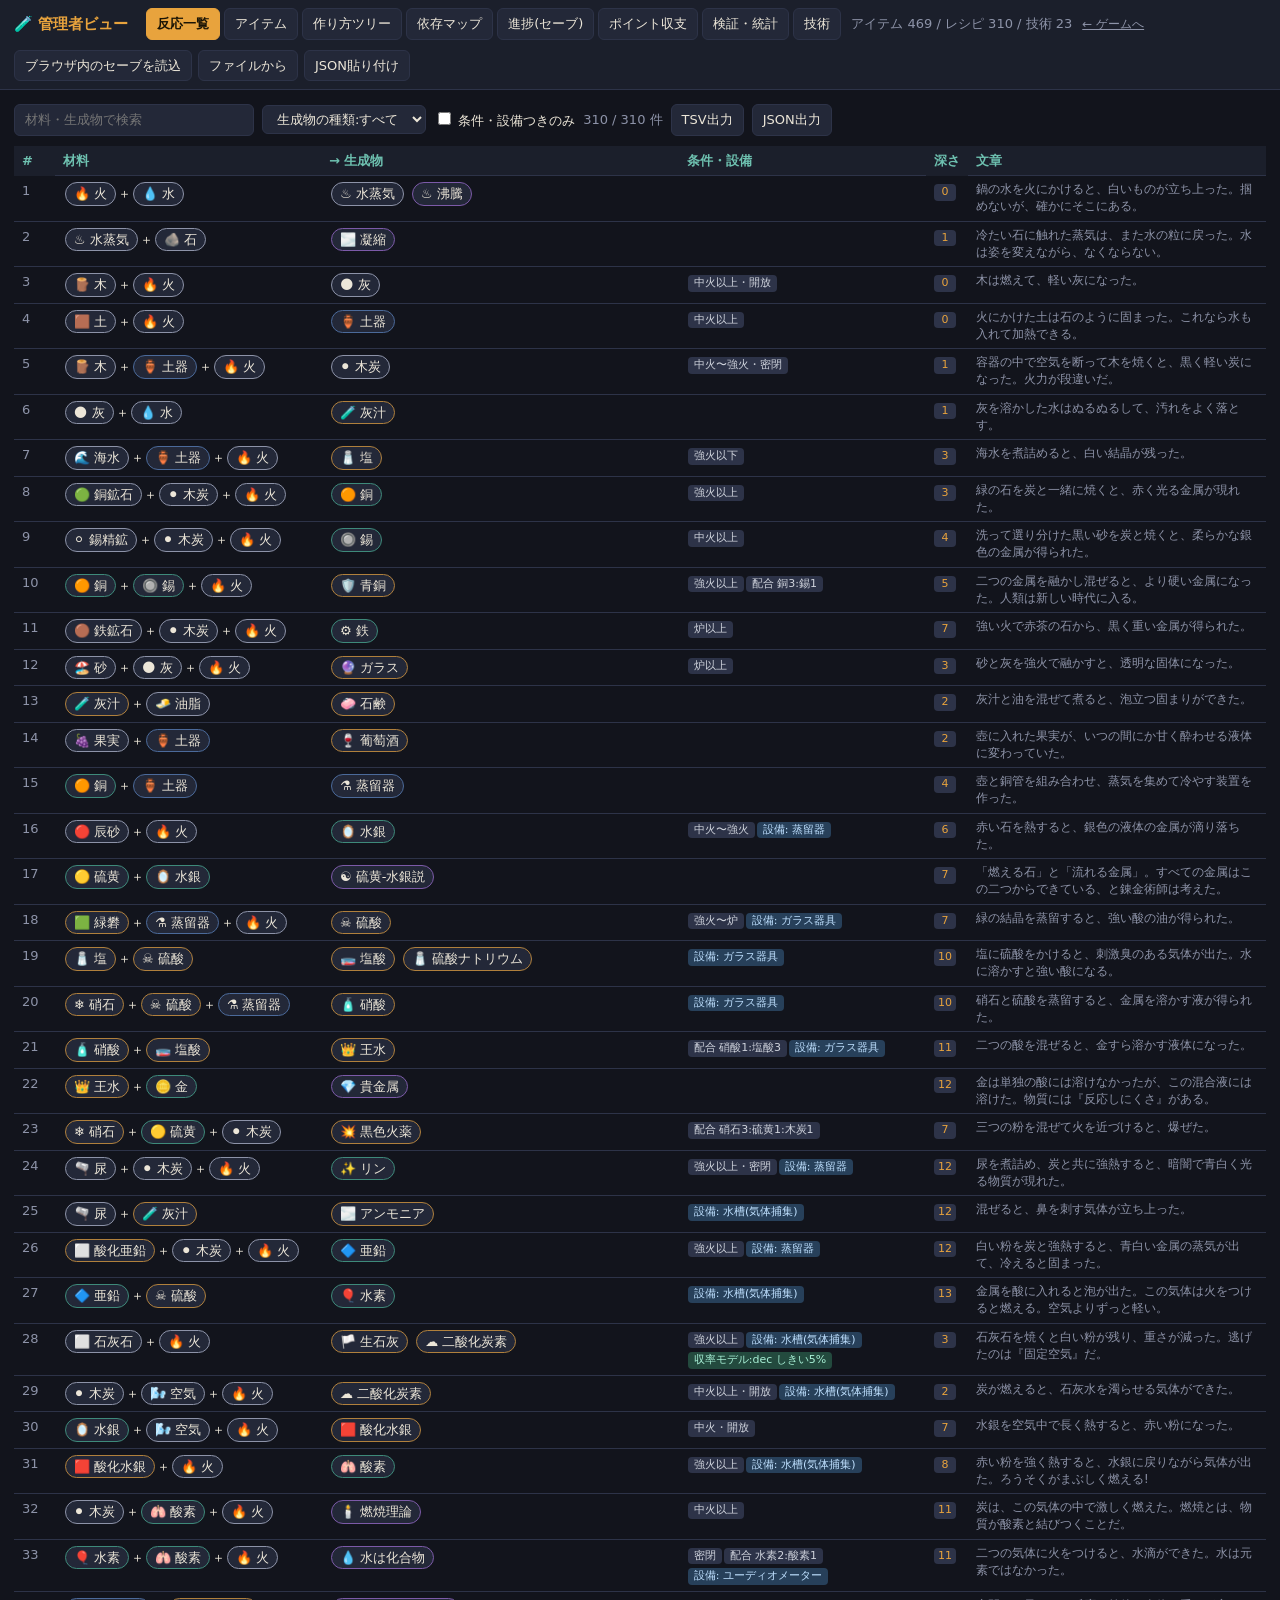
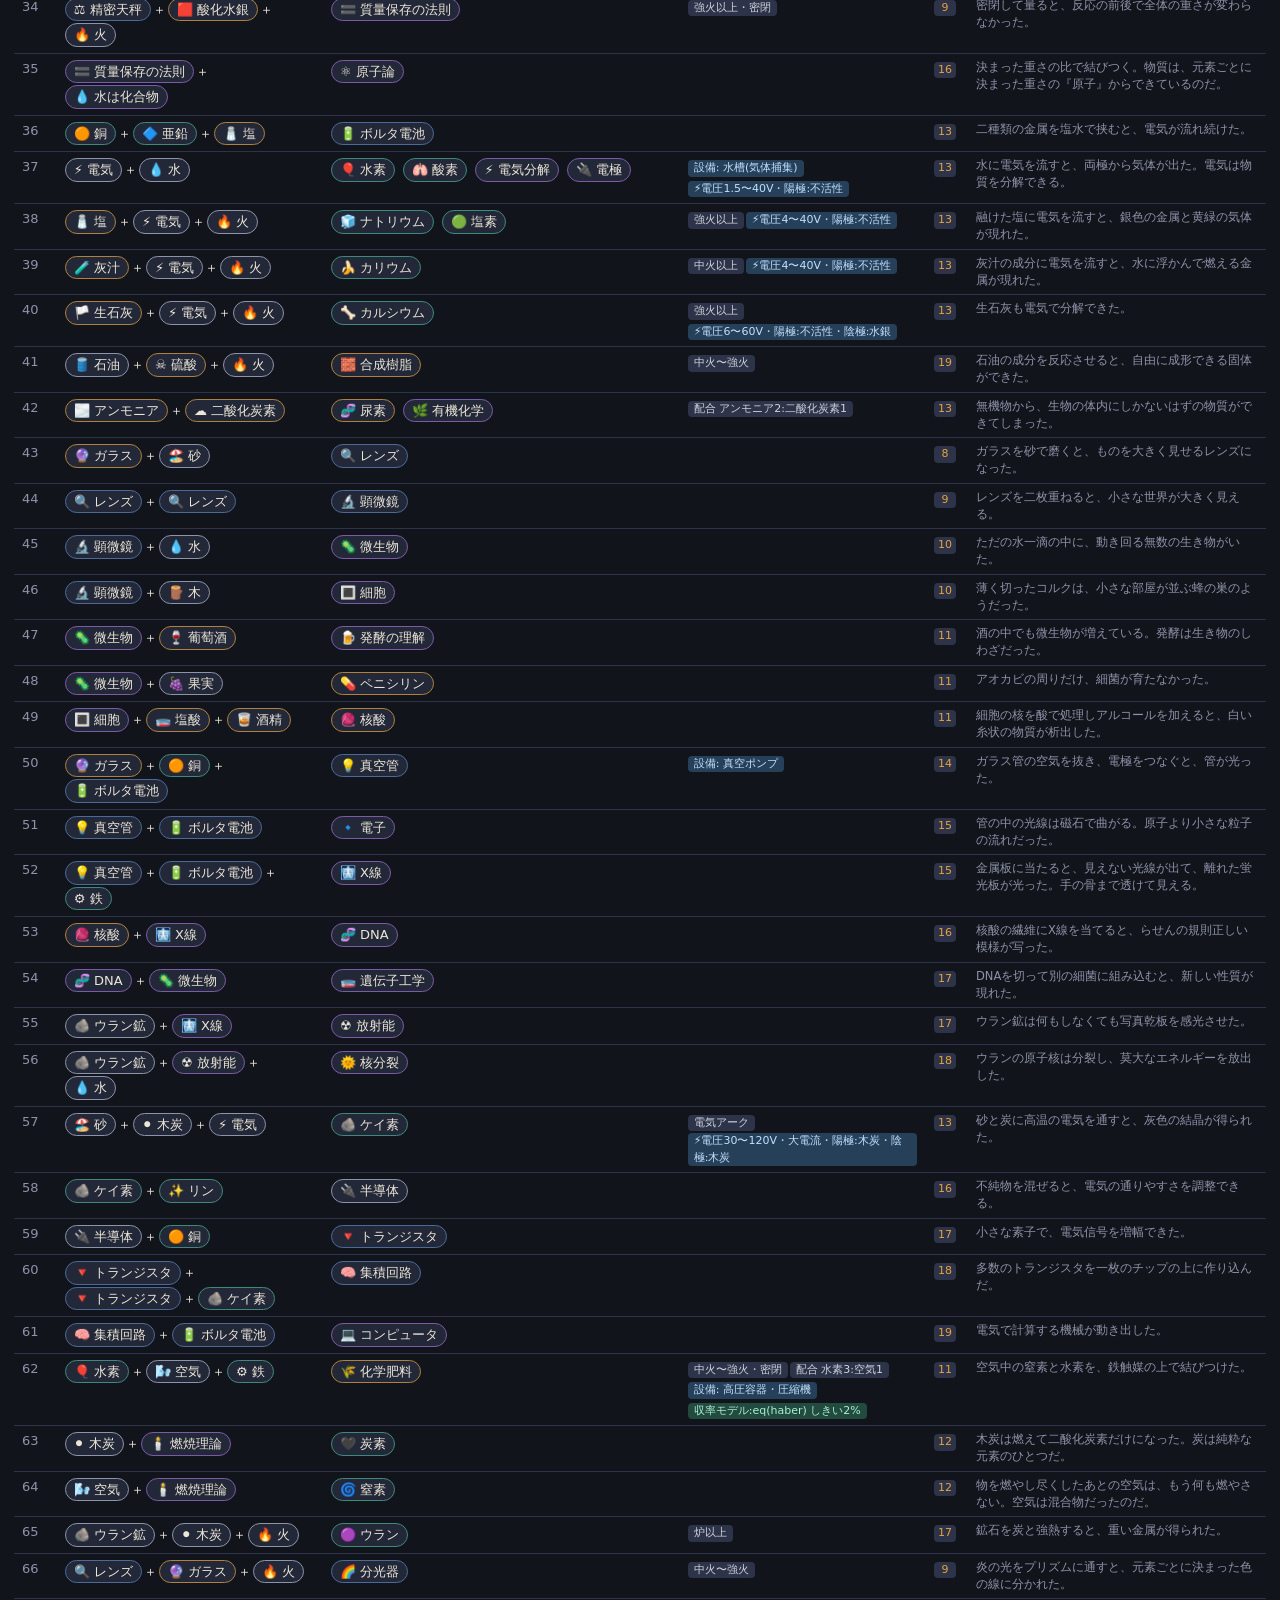
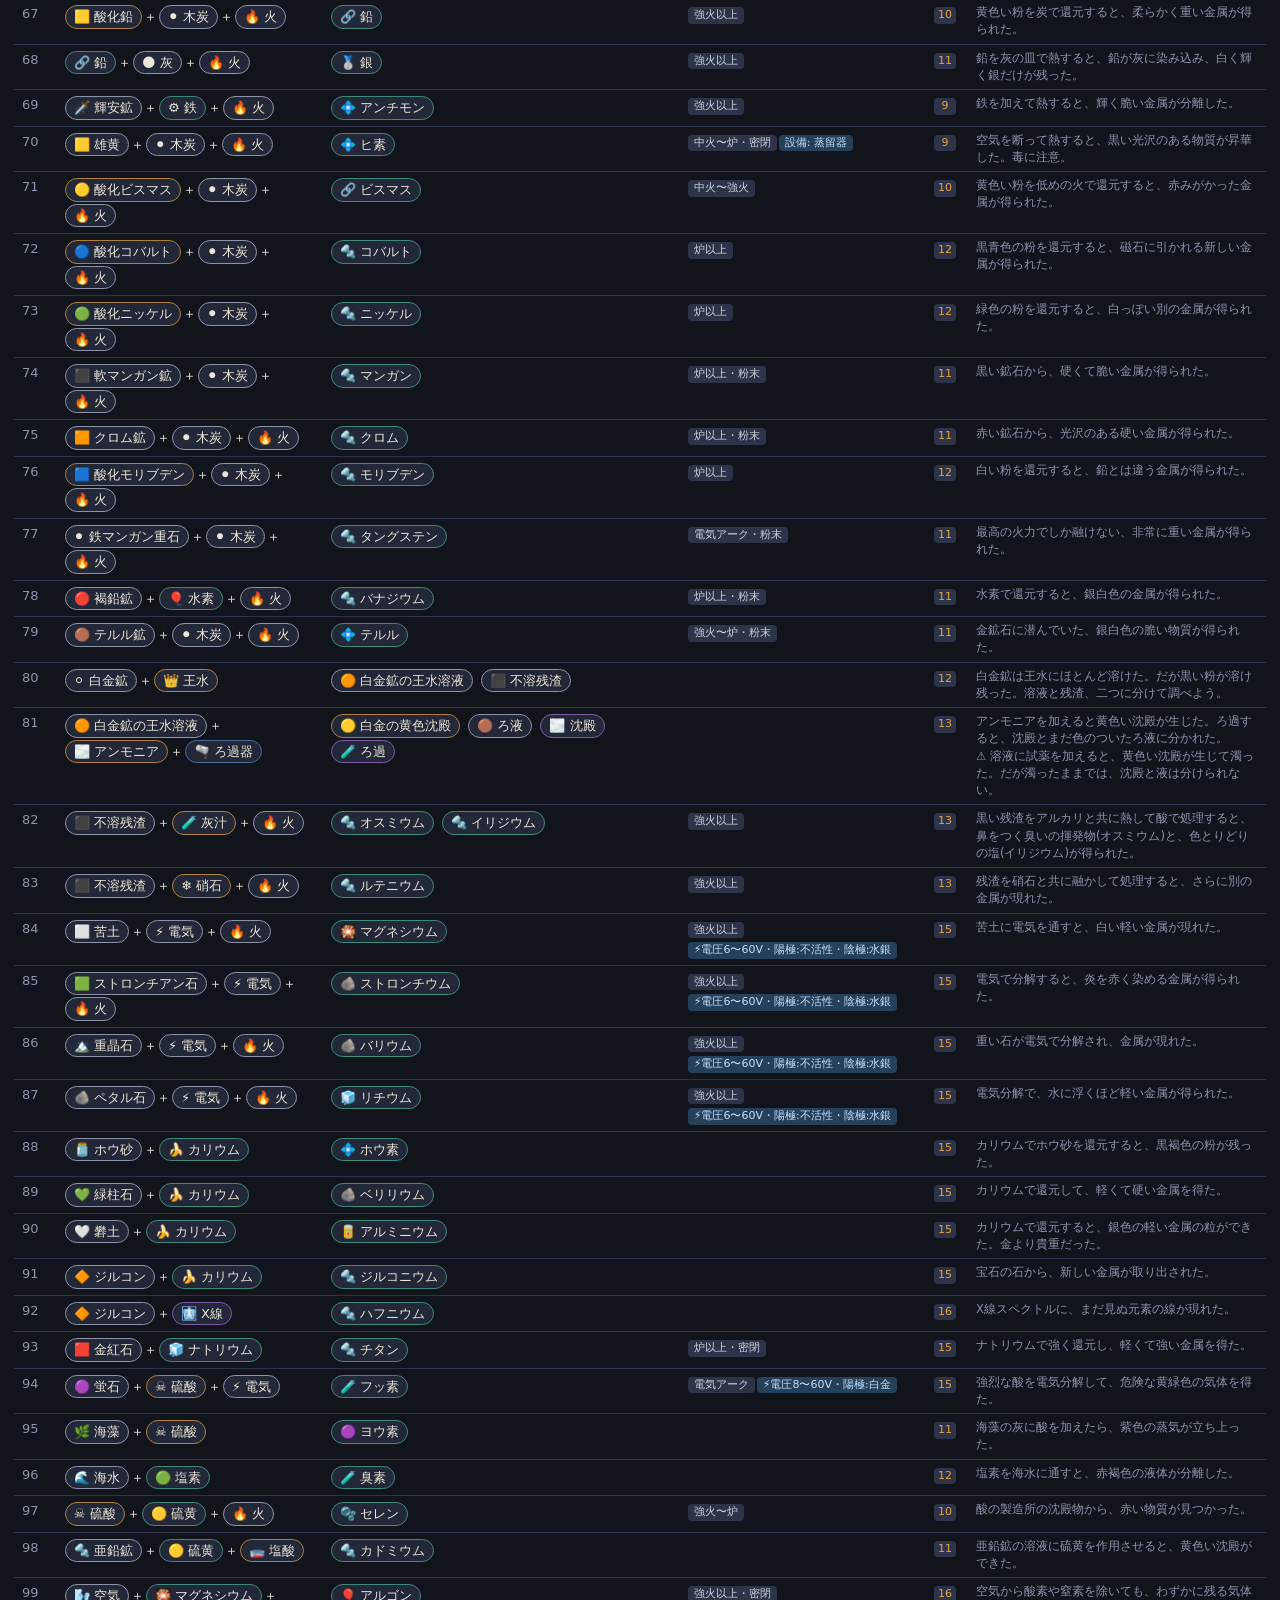
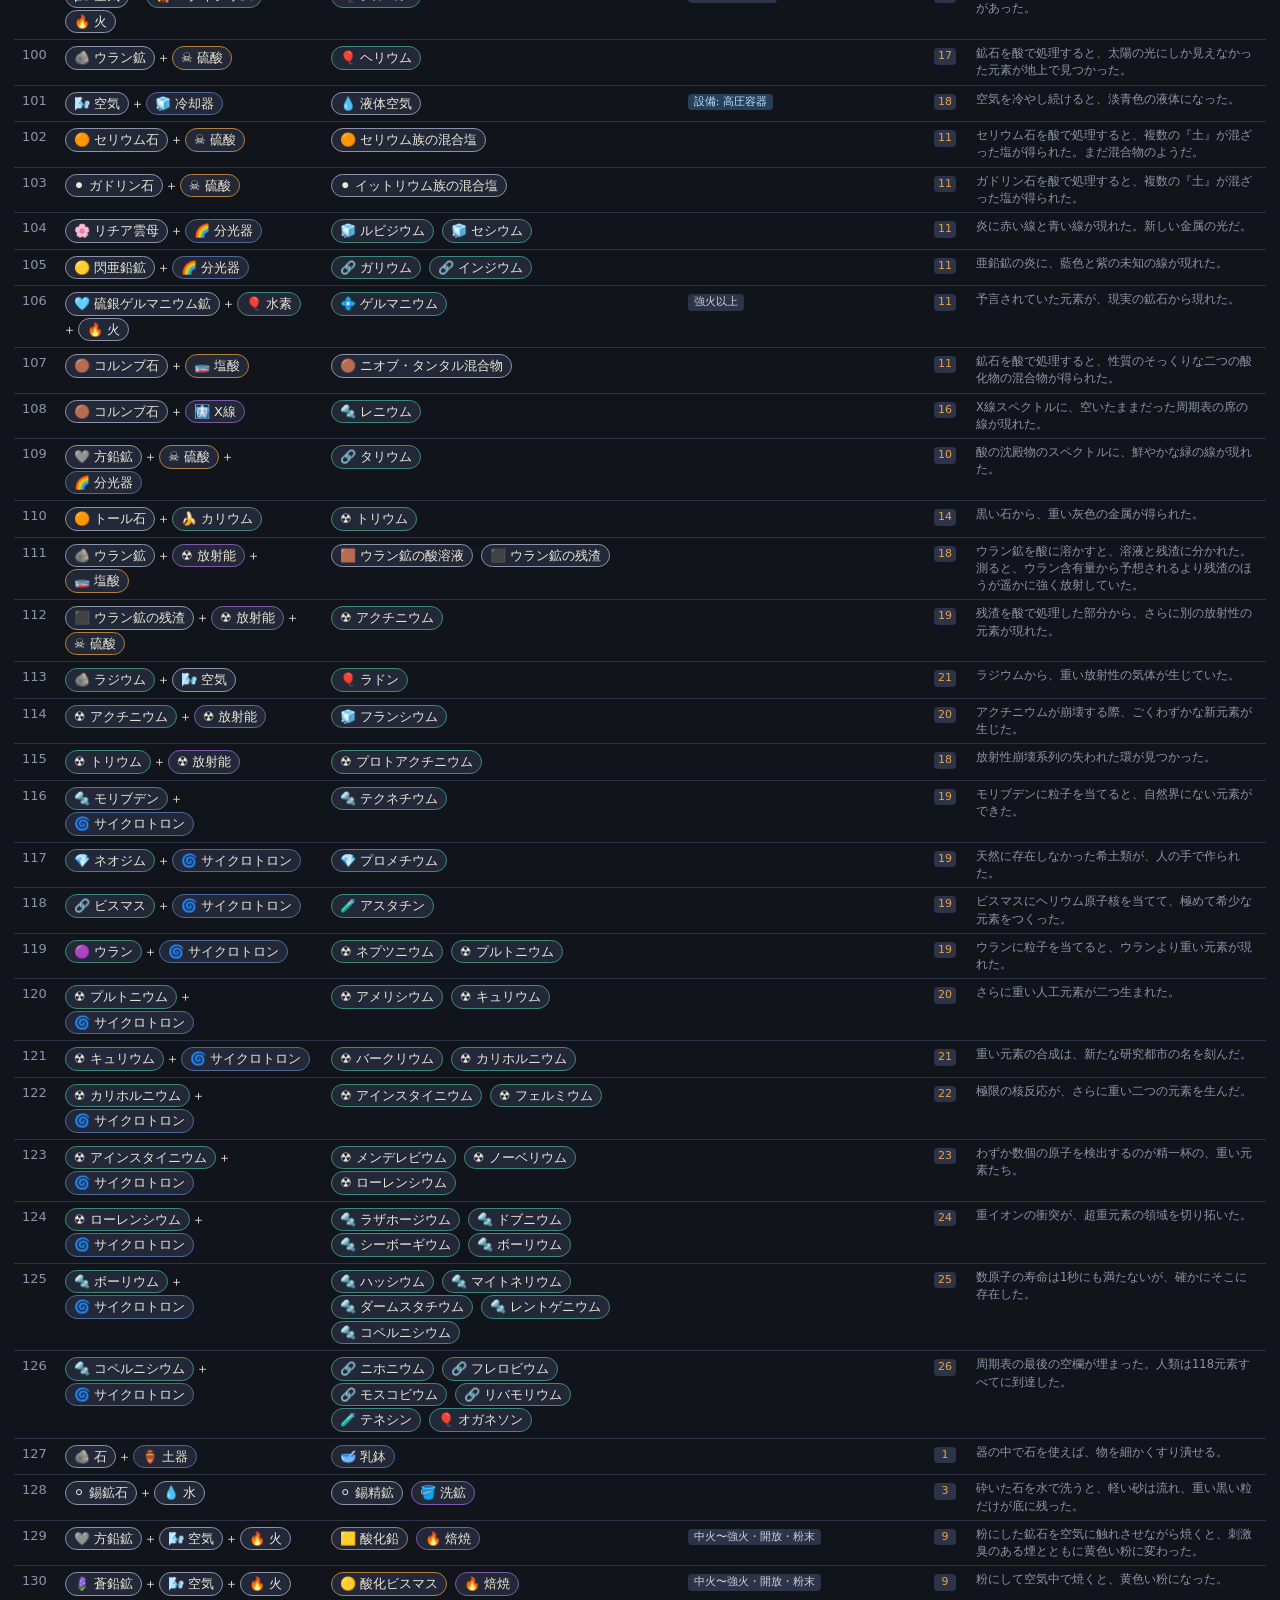
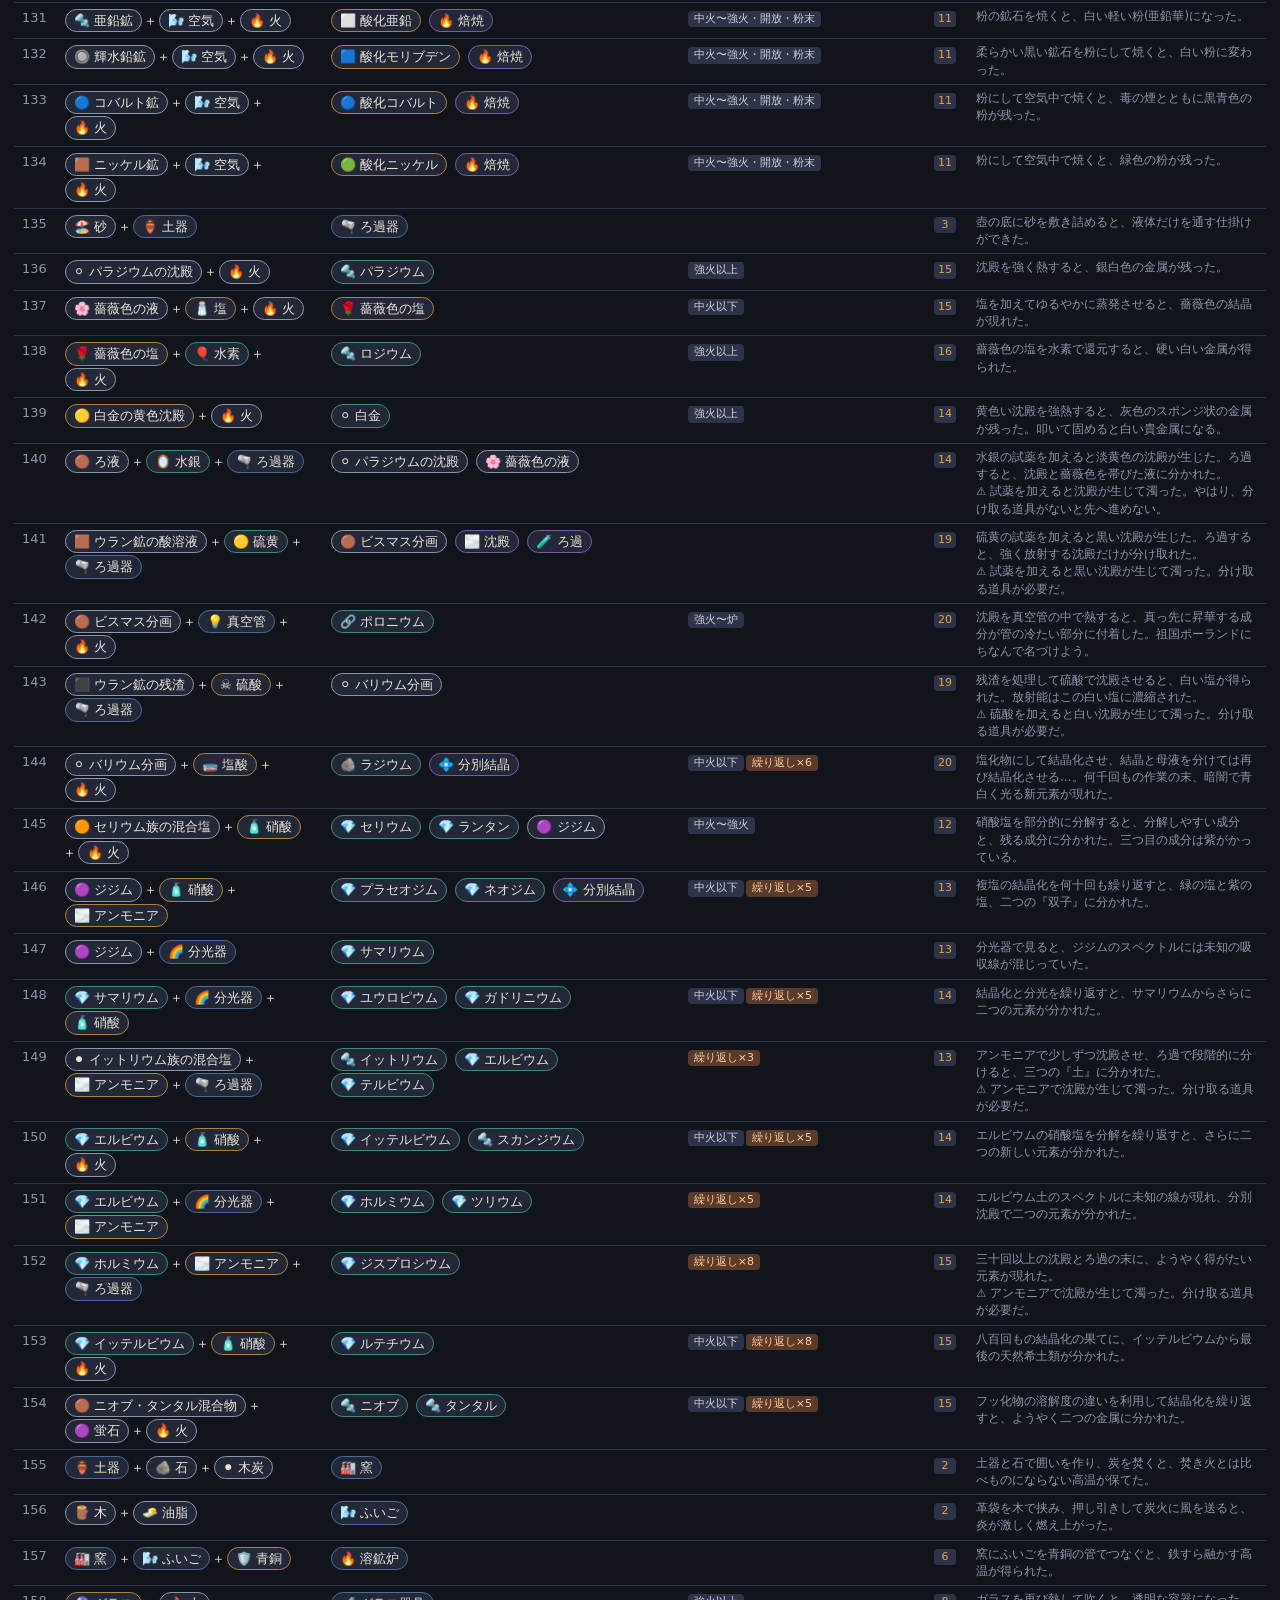
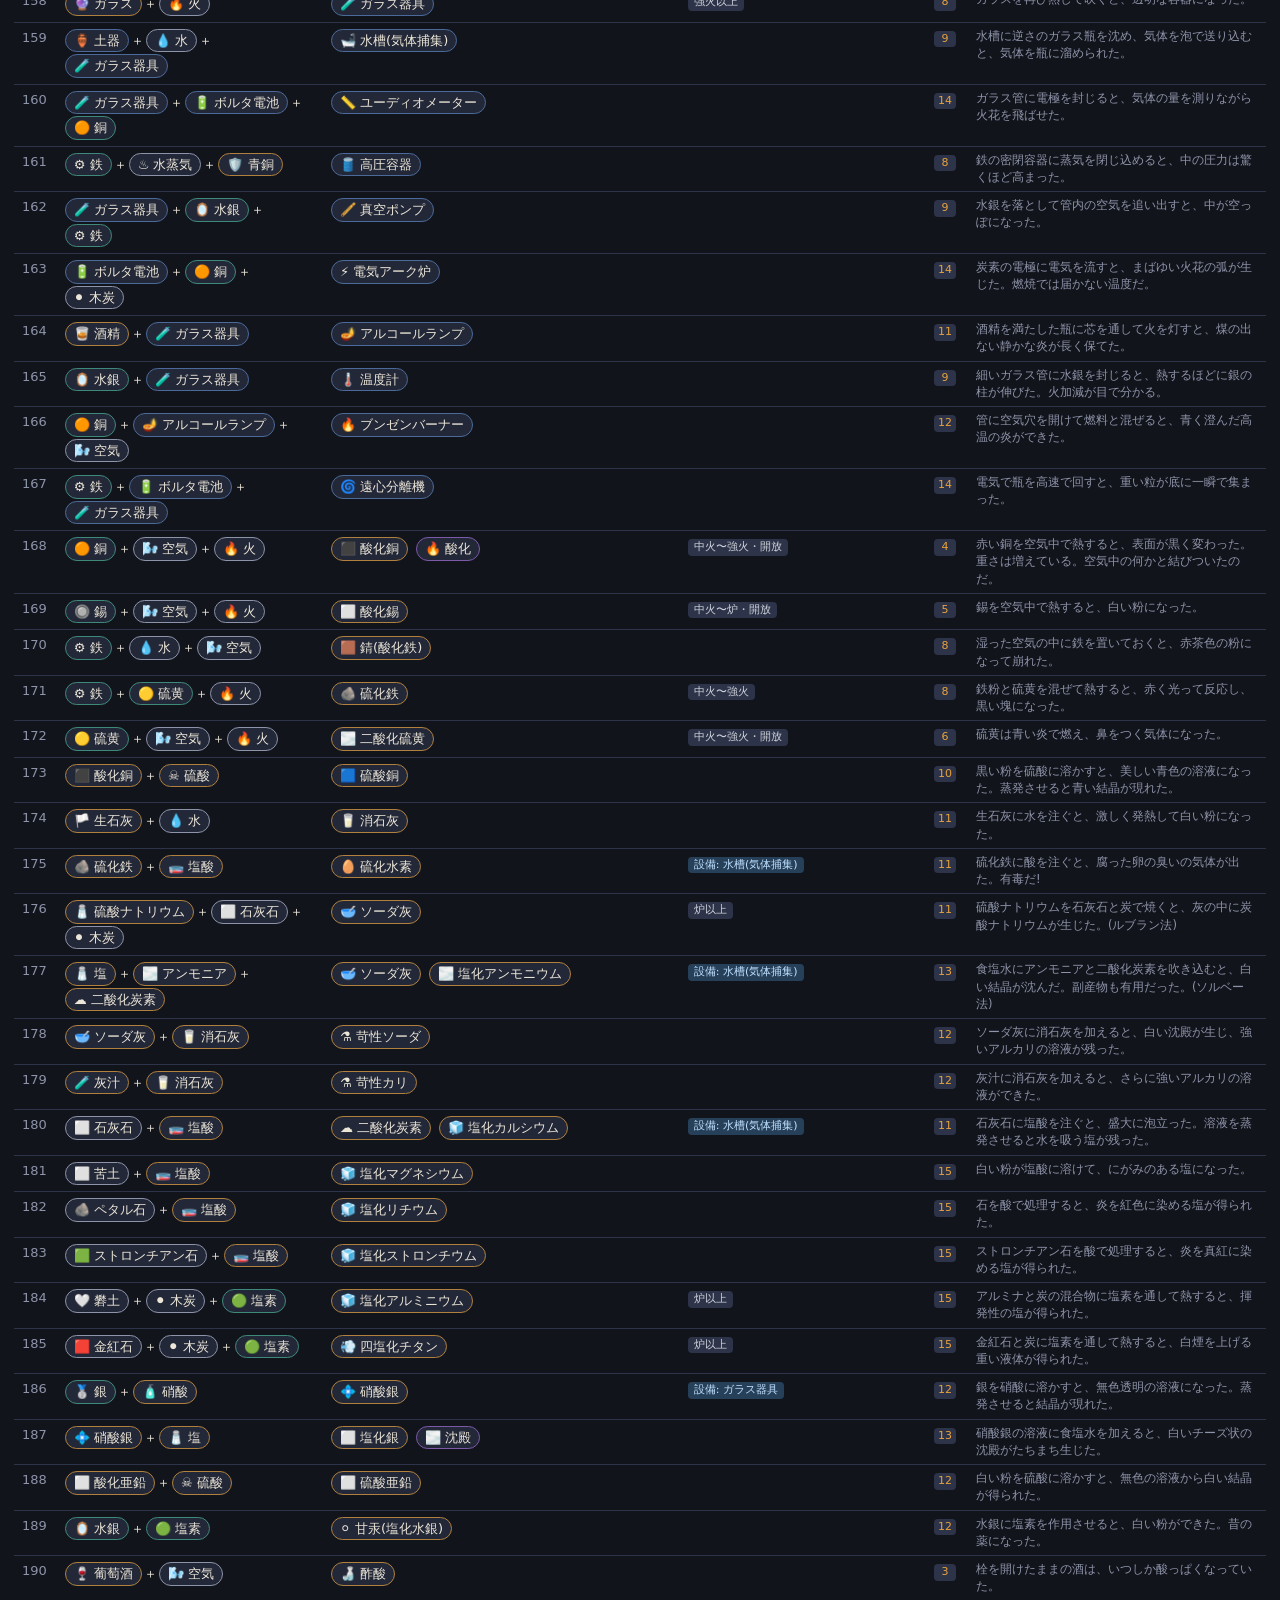
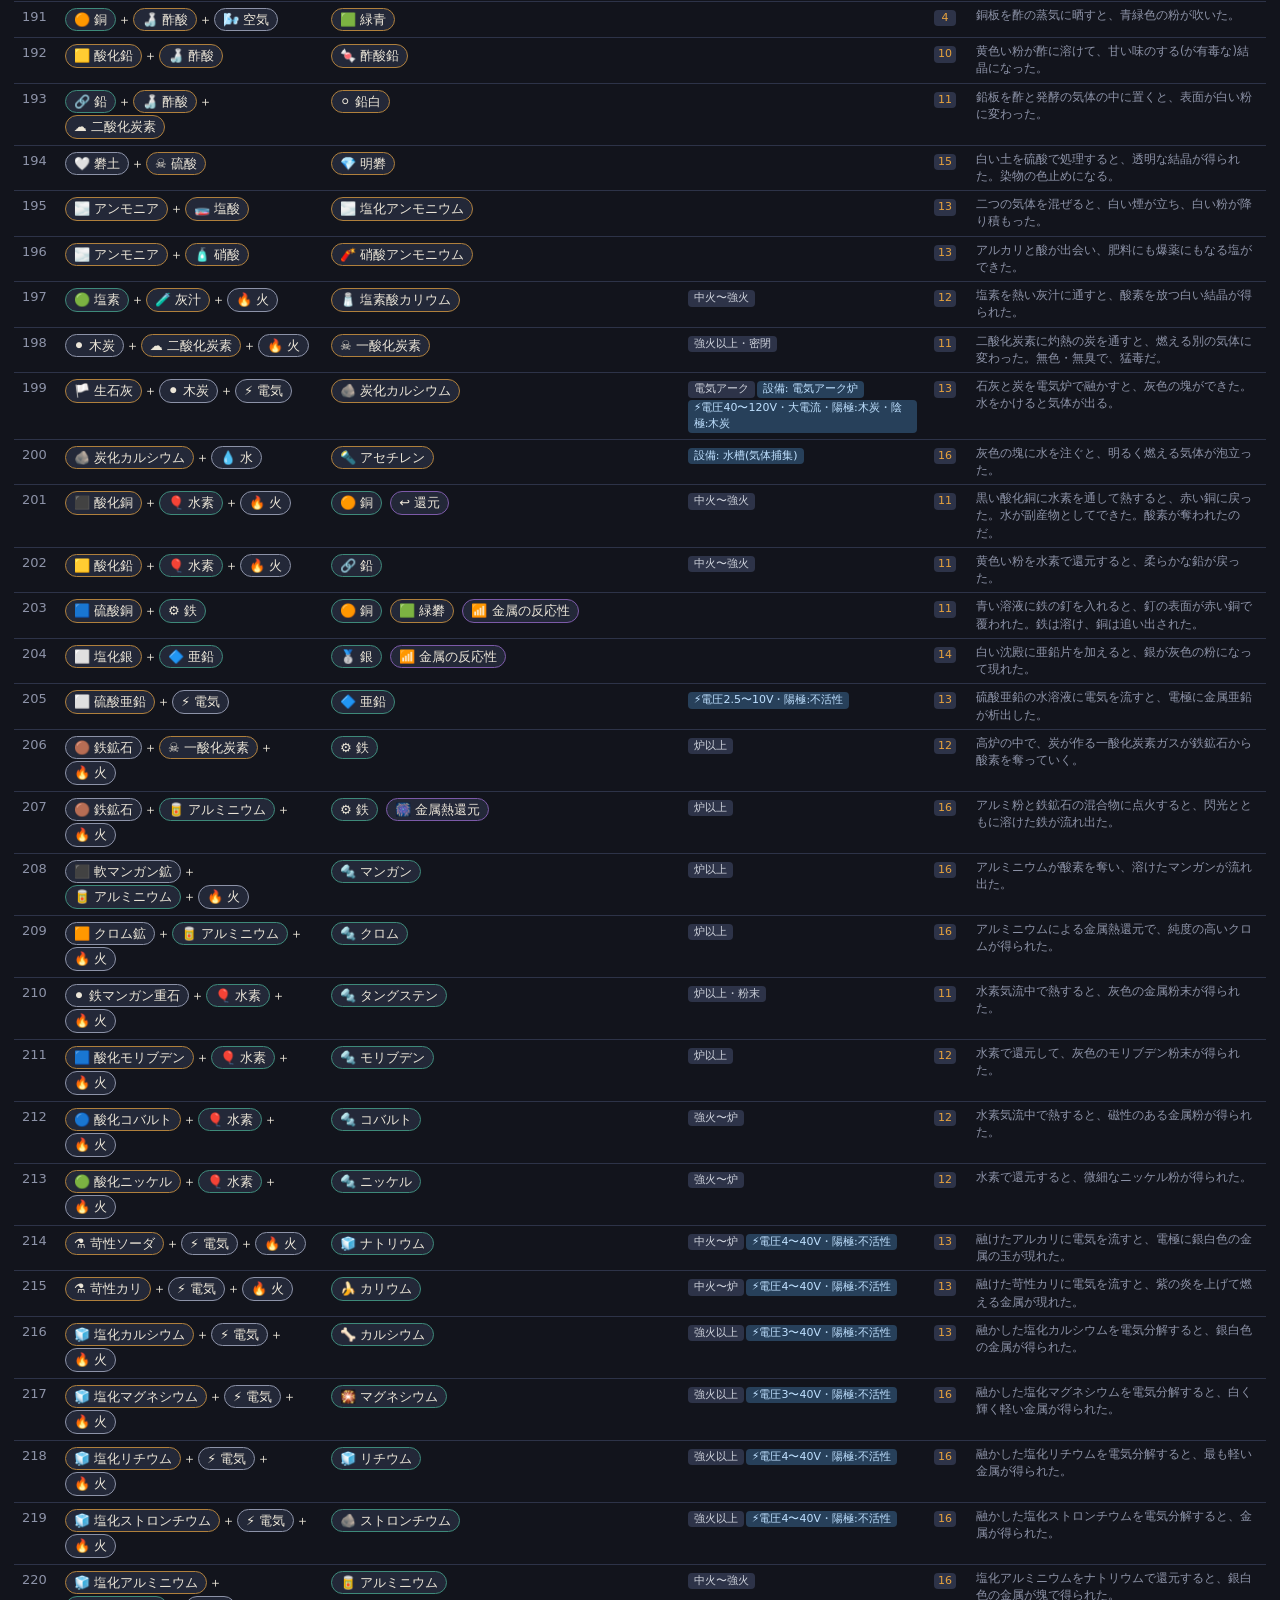
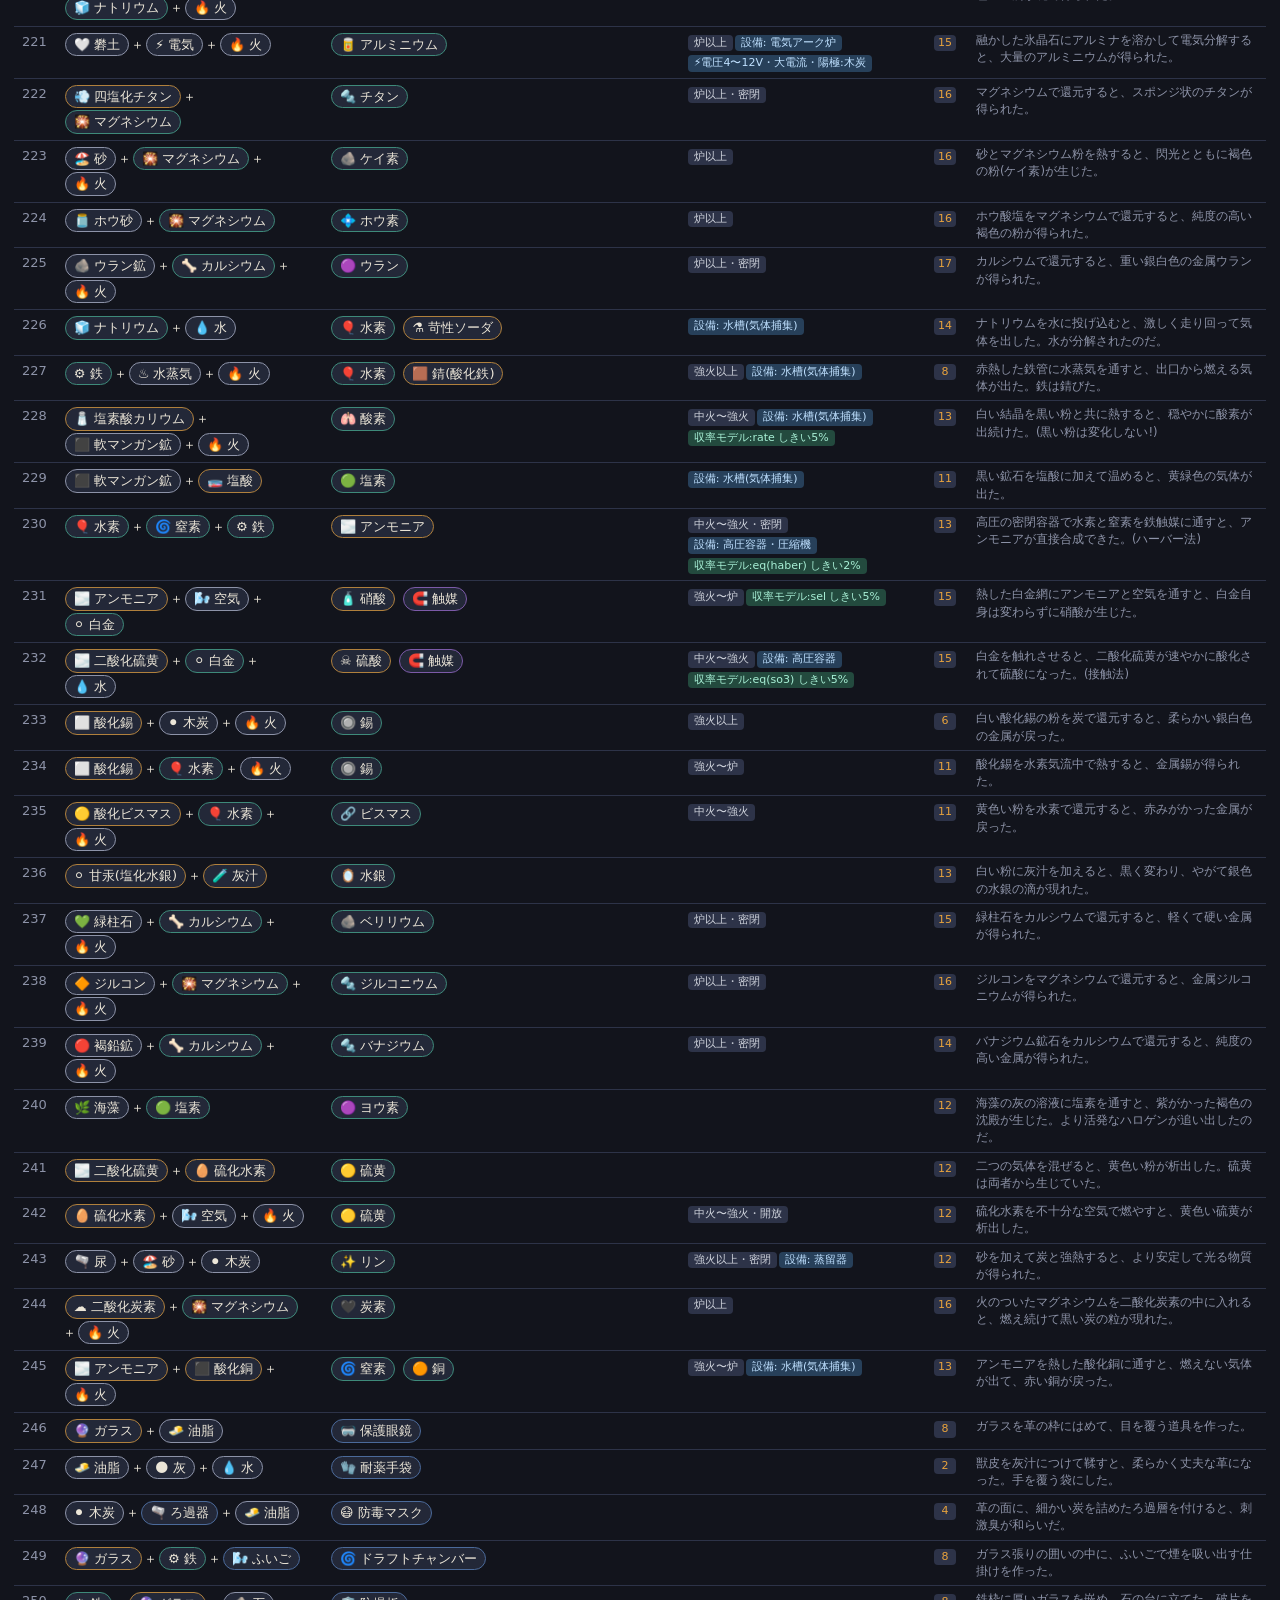
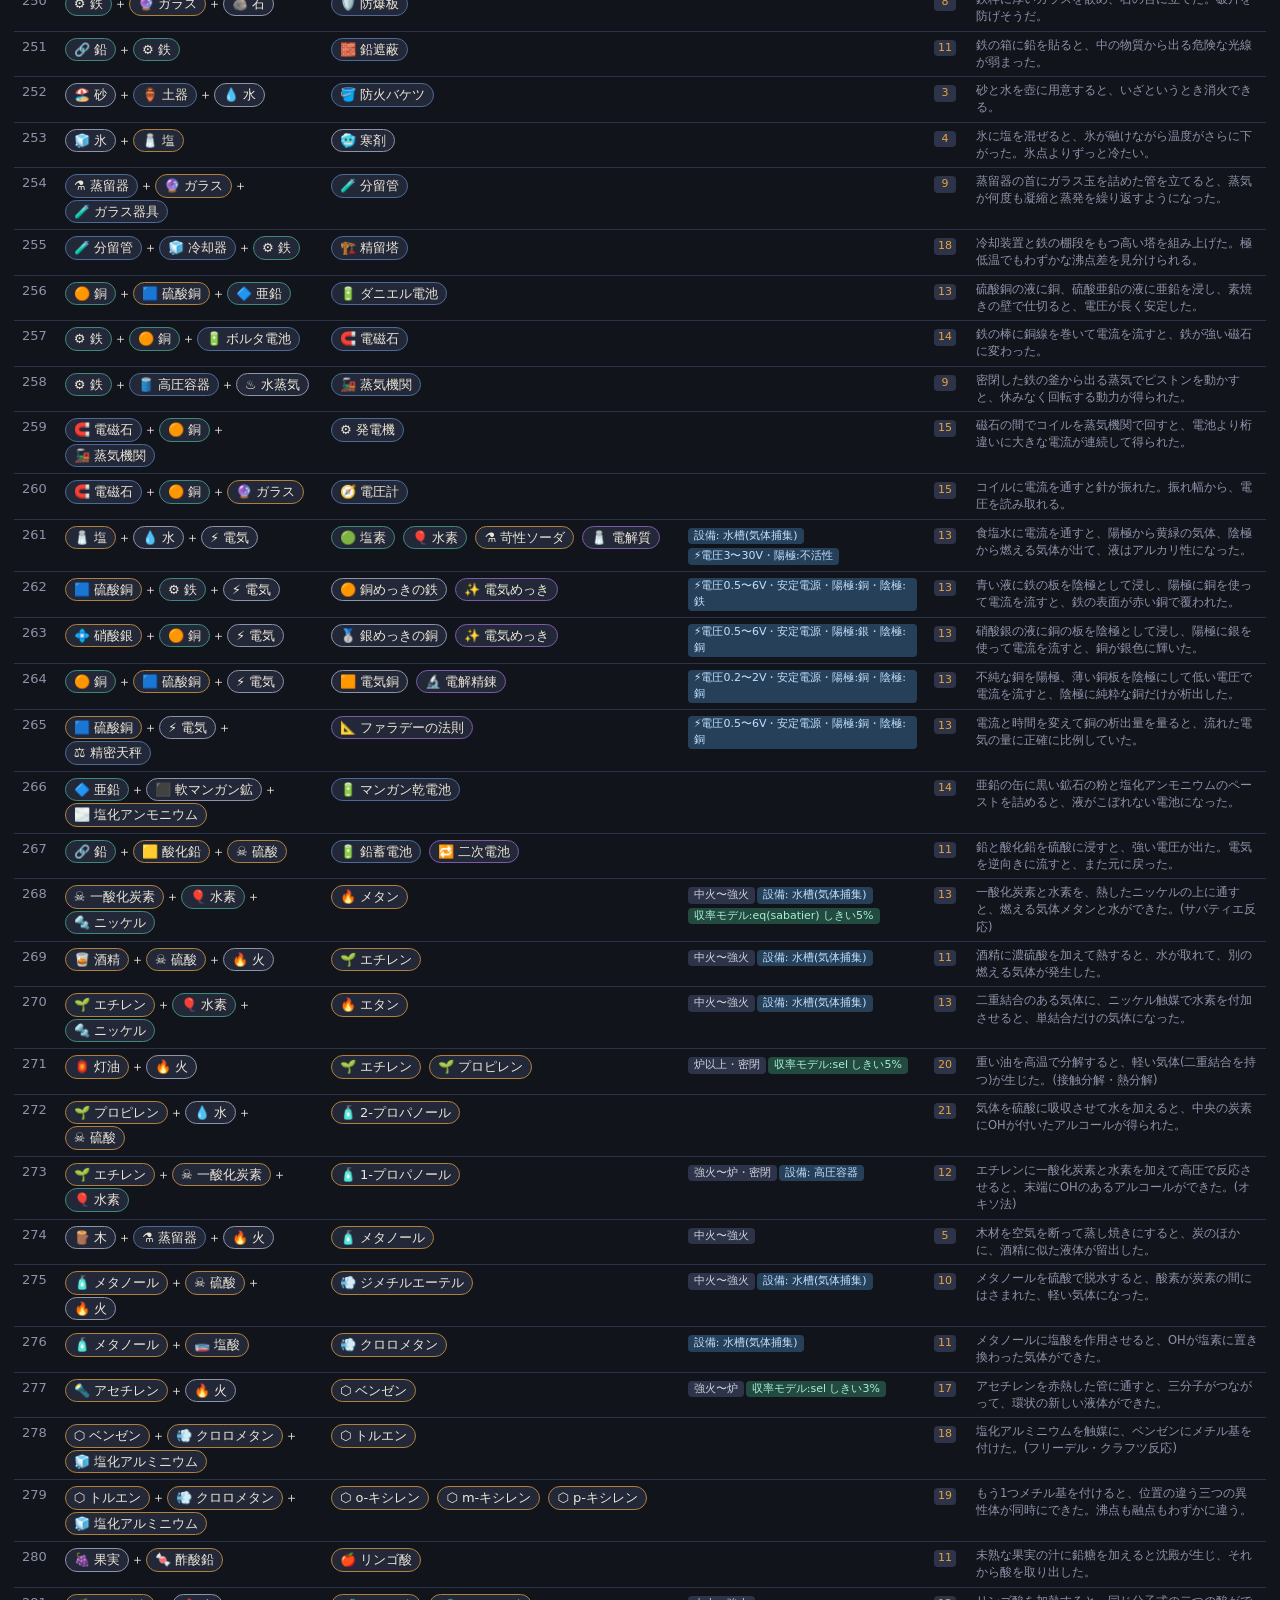
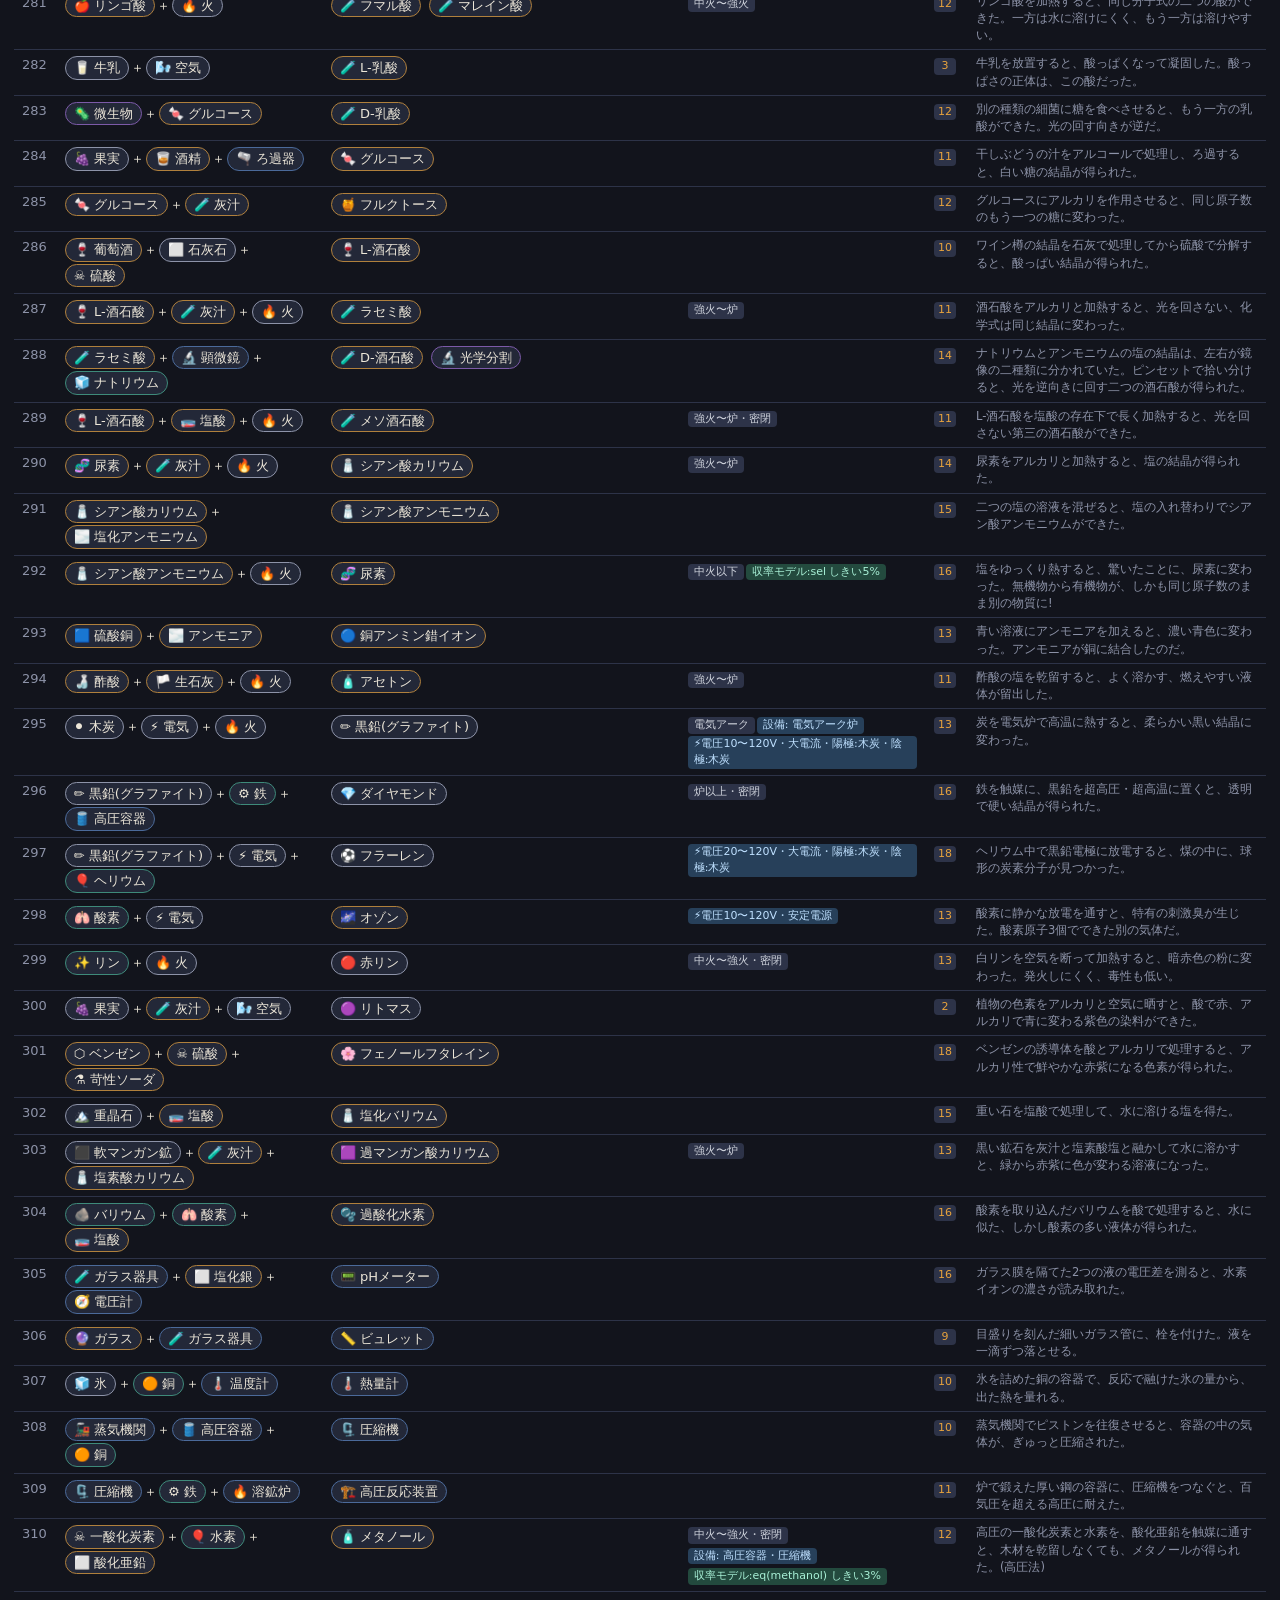
==== admin.html @ b132db84 "feat: Add save data functionality and admin view links - Implemented save data loading and exporting" ====
<!doctype html>
<html lang="ja">
<head>
<meta charset="utf-8">
<meta name="viewport" content="width=device-width, initial-scale=1">
<meta name="robots" content="noindex">
<title>Elements of Discovery - 管理者ビュー</title>
<style>
  :root { --bg:#12141c; --panel:#1b1f2b; --panel2:#232838; --line:#2d3348; --text:#ece6d8; --dim:#8d93a8; --accent:#e8a33d; --accent2:#6ec1b0; --blue:#6aa6ff; --orange:#ff9a5a; }
  * { box-sizing: border-box; }
  body { margin:0; background:var(--bg); color:var(--text); font:13px/1.5 -apple-system,"Hiragino Sans","Yu Gothic UI","Noto Sans JP",system-ui,sans-serif; }
  header { position:sticky; top:0; z-index:10; background:var(--panel); border-bottom:1px solid var(--line); padding:8px 14px; display:flex; gap:10px; align-items:center; flex-wrap:wrap; }
  header h1 { font-size:15px; margin:0 8px 0 0; color:var(--accent); }
  header a { color:var(--dim); font-size:12px; }
  nav { display:flex; gap:4px; flex-wrap:wrap; }
  button, select, input { font:inherit; color:var(--text); background:var(--panel2); border:1px solid var(--line); border-radius:6px; padding:5px 10px; }
  button { cursor:pointer; } button.on { background:var(--accent); color:#1a1405; border-color:var(--accent); font-weight:700; }
  main { padding:14px; max-width:1500px; margin:0 auto; }
  .bar { display:flex; gap:8px; flex-wrap:wrap; align-items:center; margin-bottom:10px; }
  .bar input[type=search] { min-width:240px; }
  .muted { color:var(--dim); } small { color:var(--dim); }
  table { border-collapse:collapse; width:100%; }
  th, td { padding:5px 8px; border-bottom:1px solid var(--line); text-align:left; vertical-align:top; }
  th { position:sticky; top:46px; background:var(--panel); cursor:pointer; user-select:none; white-space:nowrap; z-index:3; font-weight:600; color:var(--accent2); }
  tr:hover td { background:#ffffff08; }
  .pill { display:inline-block; padding:1px 8px; border-radius:99px; border:1px solid var(--line); background:var(--panel2); margin:1px 2px; cursor:pointer; white-space:nowrap; }
  .pill:hover { border-color:var(--accent); }
  .t-material { border-color:#8d93a8; } .t-compound { border-color:#b0803c; } .t-tool { border-color:#4b6a9a; } .t-element { border-color:#3e8a7a; } .t-concept { border-color:#7c5aa8; }
  .eq { color:var(--dim); font-size:11.5px; }
  .chip { display:inline-block; font-size:11px; padding:0 6px; border-radius:4px; background:#2d3348; color:#cfd3dc; margin:1px; }
  .chip.warn { background:#5a3a2a; color:#ffcf9a; } .chip.eqp { background:#27405a; color:#bfe0ff; } .chip.ok { background:#234a3e; color:#a8f0d6; }
  .card { background:var(--panel); border:1px solid var(--line); border-radius:10px; padding:10px 14px; margin-bottom:12px; }
  details { margin-left:16px; border-left:1px dashed var(--line); padding-left:8px; }
  details > summary { cursor:pointer; padding:2px 0; list-style-position:outside; } details > summary:hover { color:var(--accent); }
  .src { margin:4px 0 4px 6px; padding:4px 8px; background:#ffffff06; border-radius:6px; } .src b { color:var(--accent2); }
  .depth { display:inline-block; min-width:22px; text-align:center; background:#2d3348; border-radius:4px; font-size:11px; margin-right:4px; color:var(--accent); }
  ol.plan { margin:6px 0; padding-left:22px; } ol.plan li { margin:2px 0; }
  #map { width:100%; height:72vh; background:#0e1016; border:1px solid var(--line); border-radius:8px; cursor:grab; }
  #map text { font-size:11px; fill:#ece6d8; pointer-events:none; }
  #map .node { cursor:pointer; } #map .node rect { stroke-width:1; }
  .stat { display:inline-block; min-width:120px; background:var(--panel2); border-radius:8px; padding:6px 12px; margin:0 8px 8px 0; } .stat b { display:block; font-size:20px; color:var(--accent); }
  .grid2 { display:grid; grid-template-columns:repeat(auto-fill,minmax(320px,1fr)); gap:10px; }
  .pill.un { opacity:.42; border-style:dashed; } .pill.hv::after { content:" ✓"; color:var(--accent2); font-size:10px; }
  .bar2 { display:flex; gap:6px; align-items:center; } .prog { height:8px; background:#2d3348; border-radius:4px; overflow:hidden; min-width:120px; } .prog i { display:block; height:100%; background:linear-gradient(90deg,var(--accent),var(--accent2)); }
  .legend span { margin-right:12px; } .legend i { display:inline-block; width:10px; height:10px; border-radius:2px; margin-right:4px; vertical-align:-1px; }
</style>
</head>
<body>
<header>
  <h1>🧪 管理者ビュー</h1>
  <nav id="nav"></nav>
  <span class="muted" id="counts"></span>
  <a href="index.html">← ゲームへ</a>
  <span id="saveBar" class="muted"></span>
  <input type="file" id="saveFile" accept="application/json,.json" hidden>
</header>
<main id="view"></main>

<!-- ゲームと同じデータを、同じ順序で読み込む -->
<script src="data.js"></script>
<script src="elements.js"></script>
<script src="elements_extra.js"></script>
<script src="elements_compounds.js"></script>
<script src="elements_safety.js"></script>
<script src="elements_phases.js"></script>
<script src="elements_distill.js"></script>
<script src="elements_electric.js"></script>
<script src="elements_cells.js"></script>
<script src="molviz.js"></script>
<script src="elements_organic.js"></script>
<script src="elements_chem.js"></script>
<script src="elements_dyn.js"></script>
<script src="elements_yield.js"></script>
<script src="elements_yield2.js"></script>
<script src="admin.js"></script>
</body>
</html>
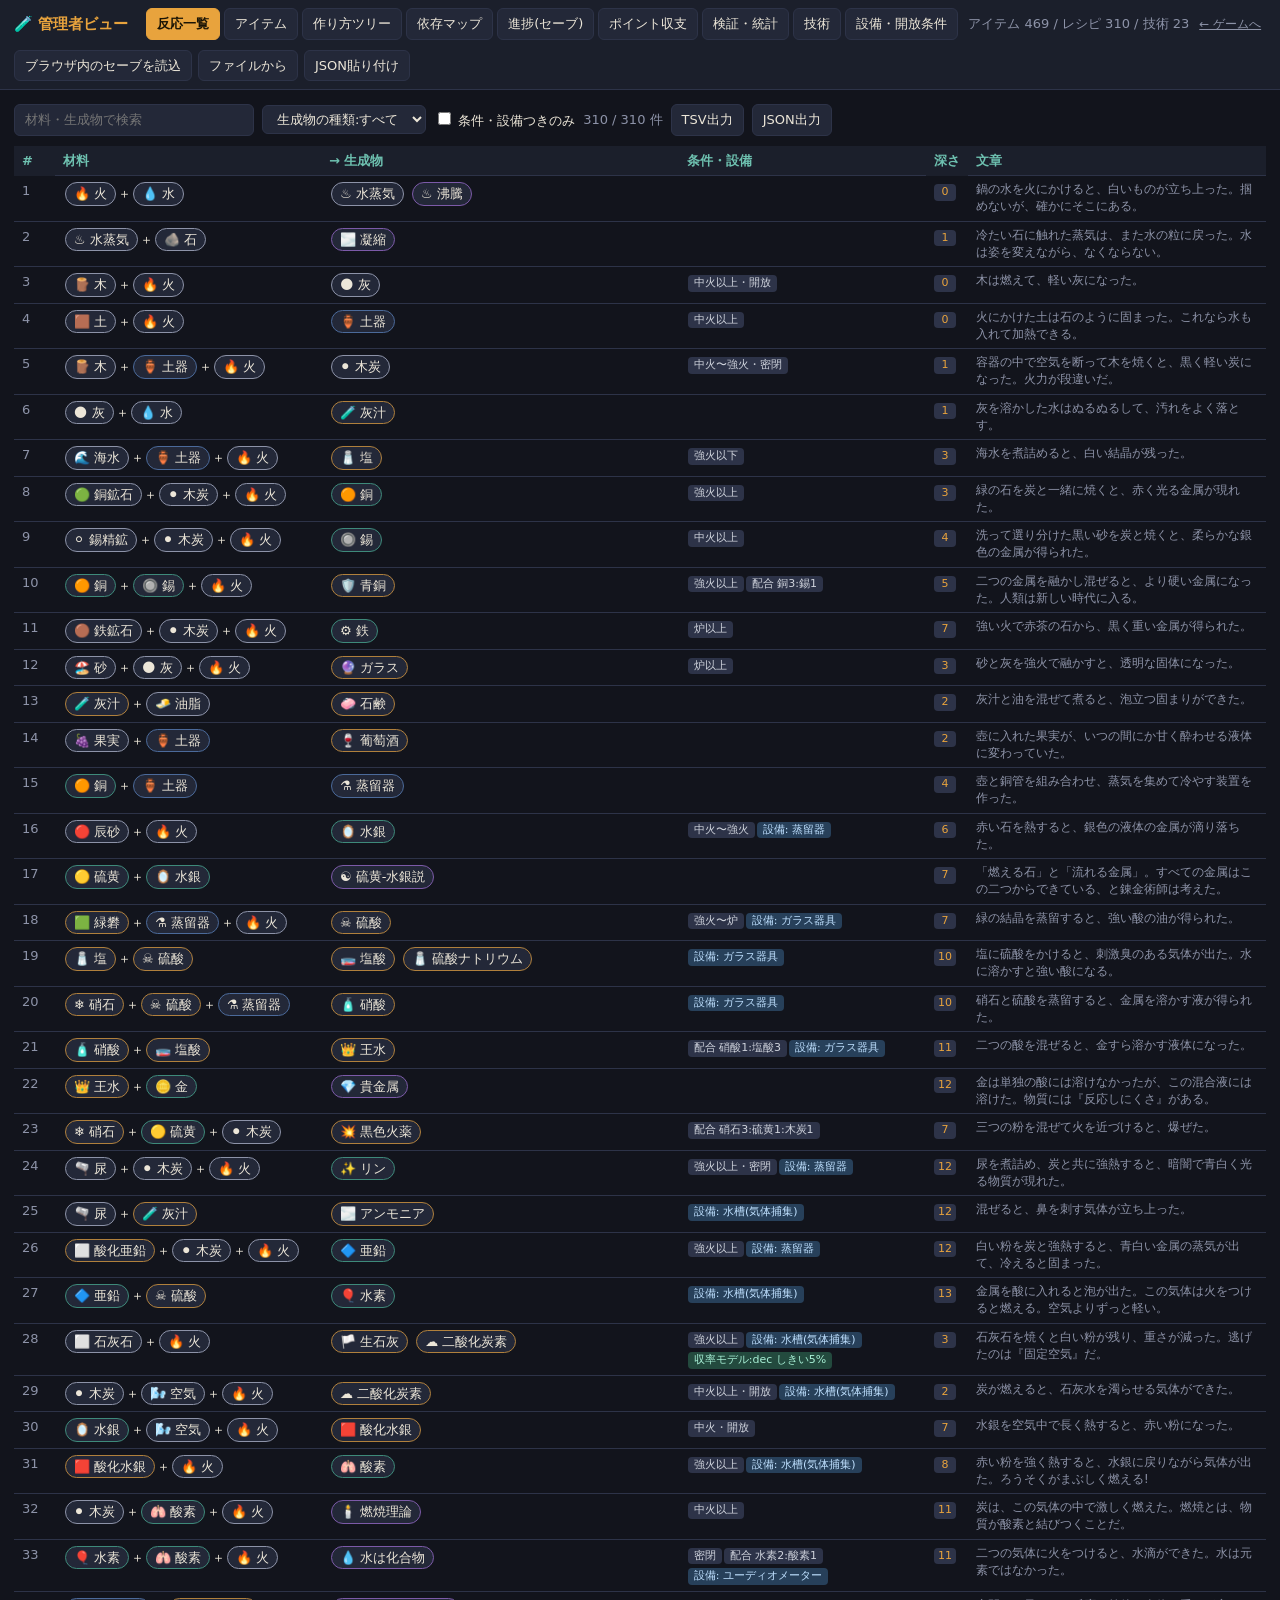
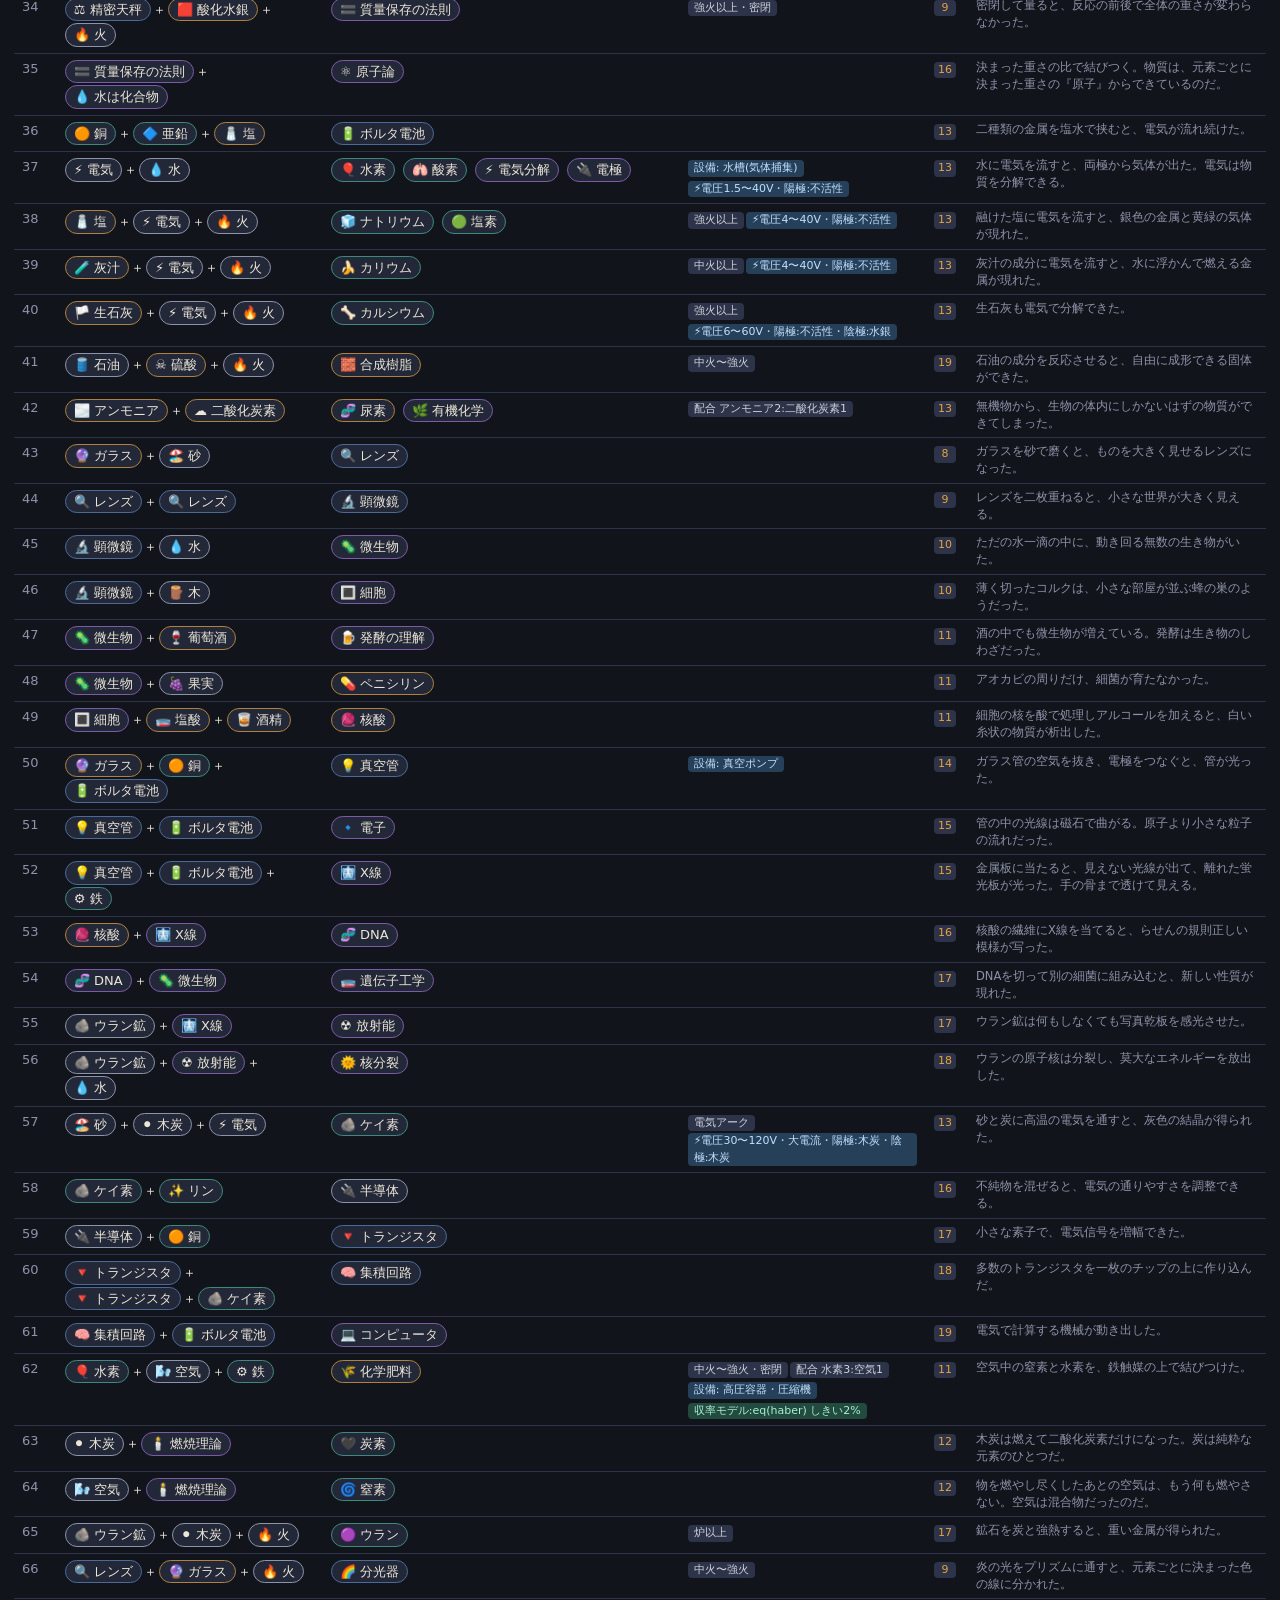
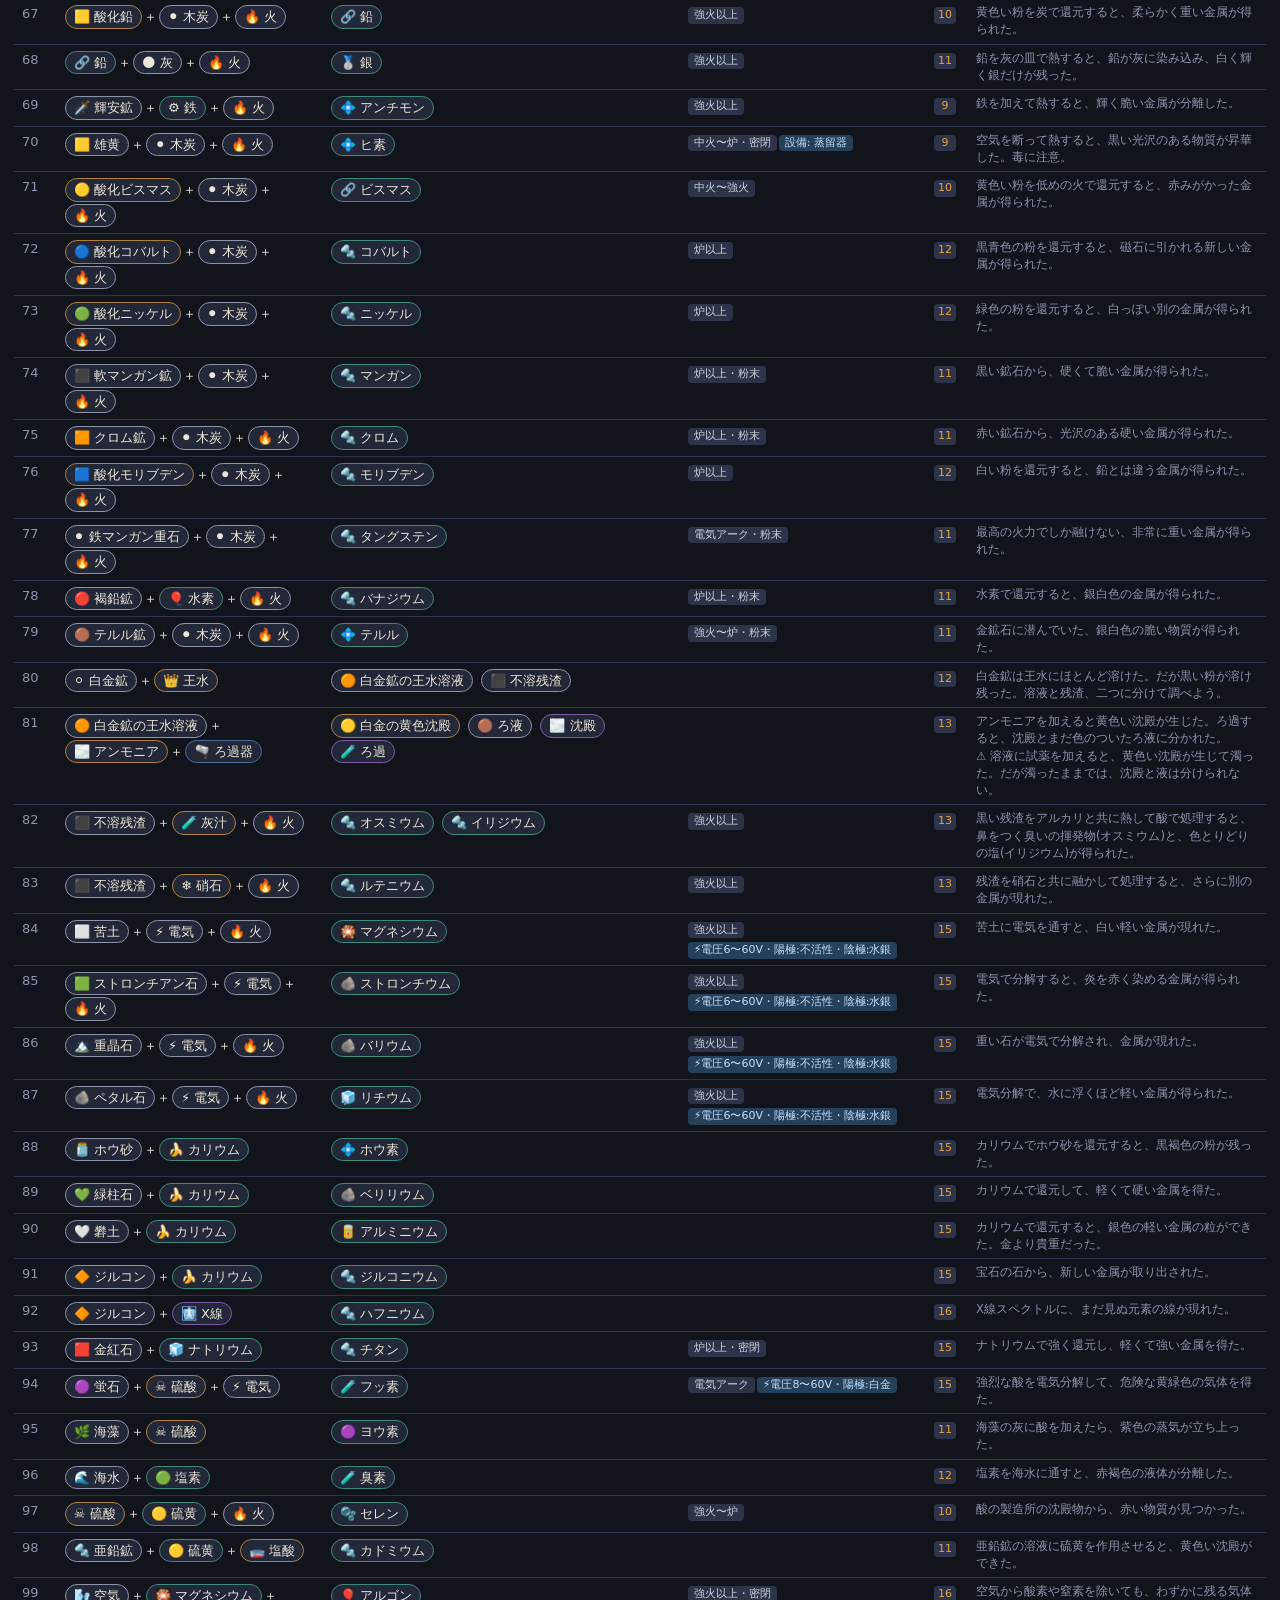
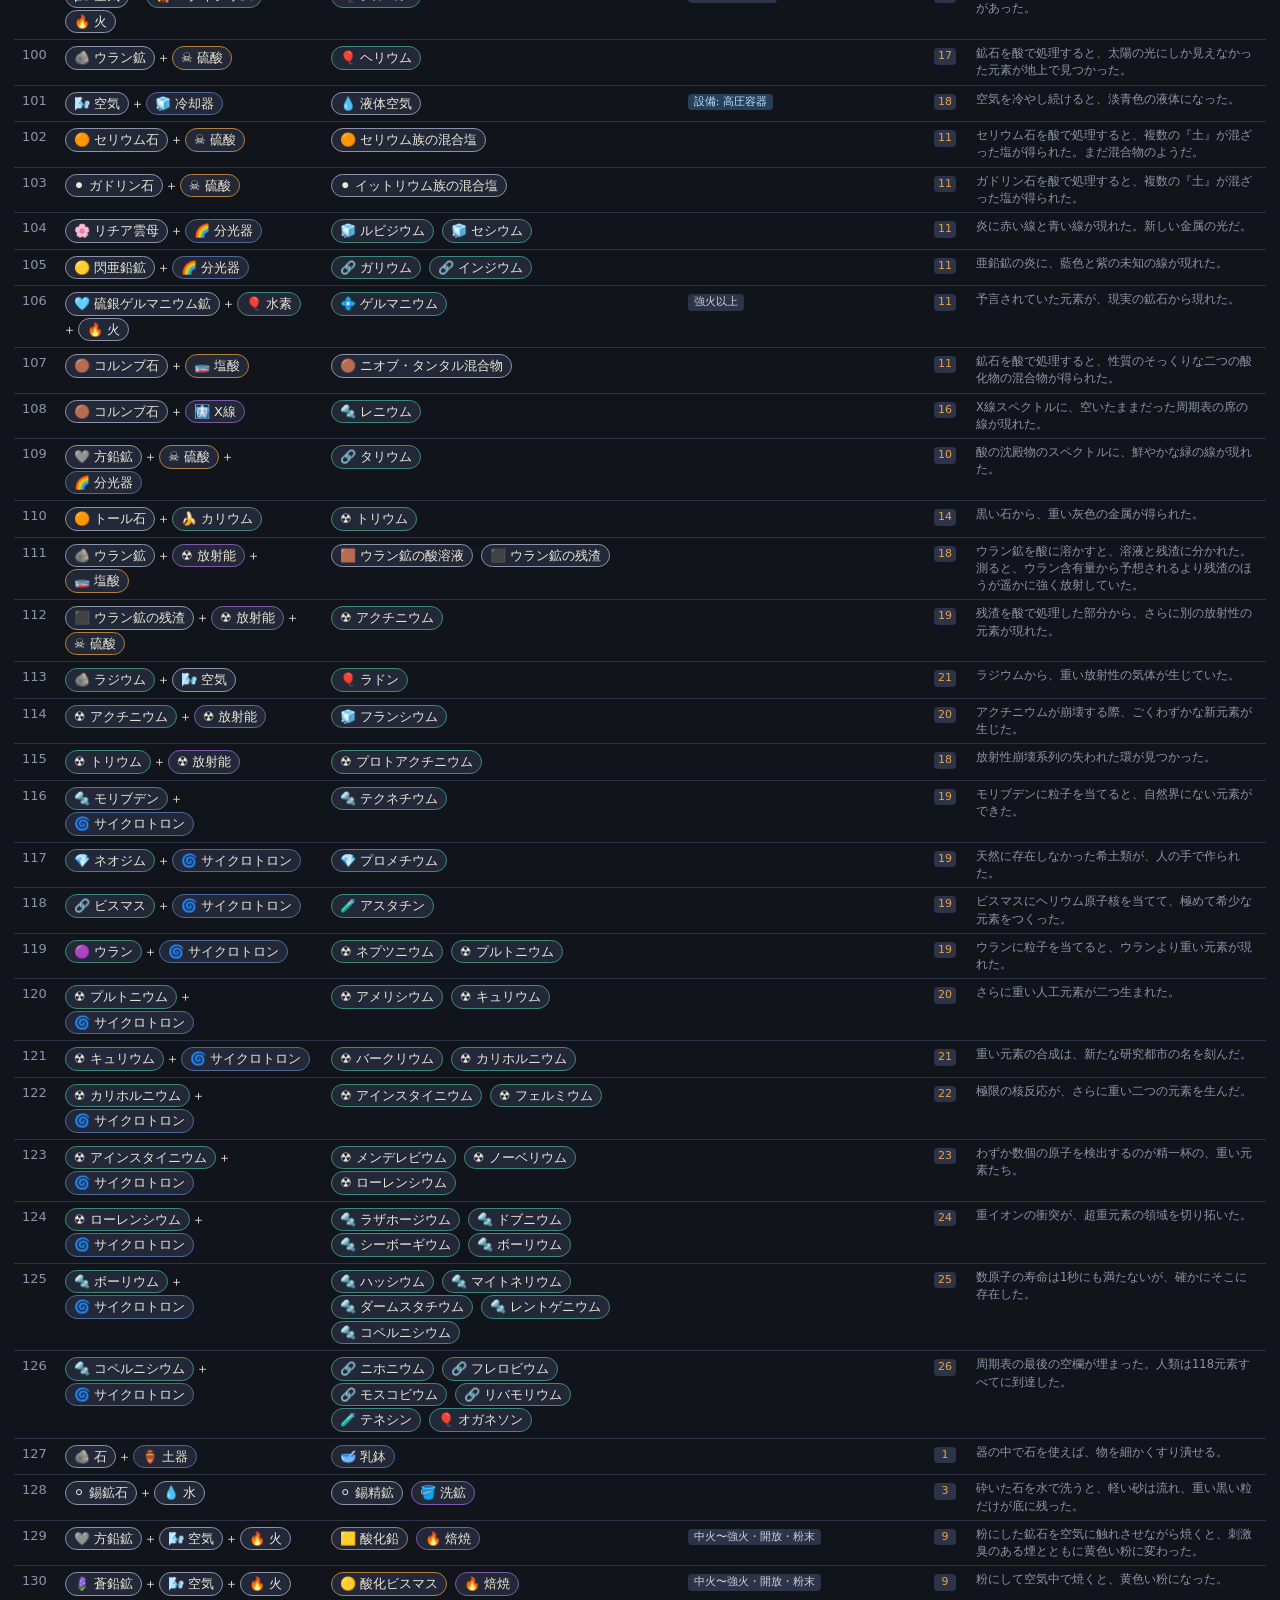
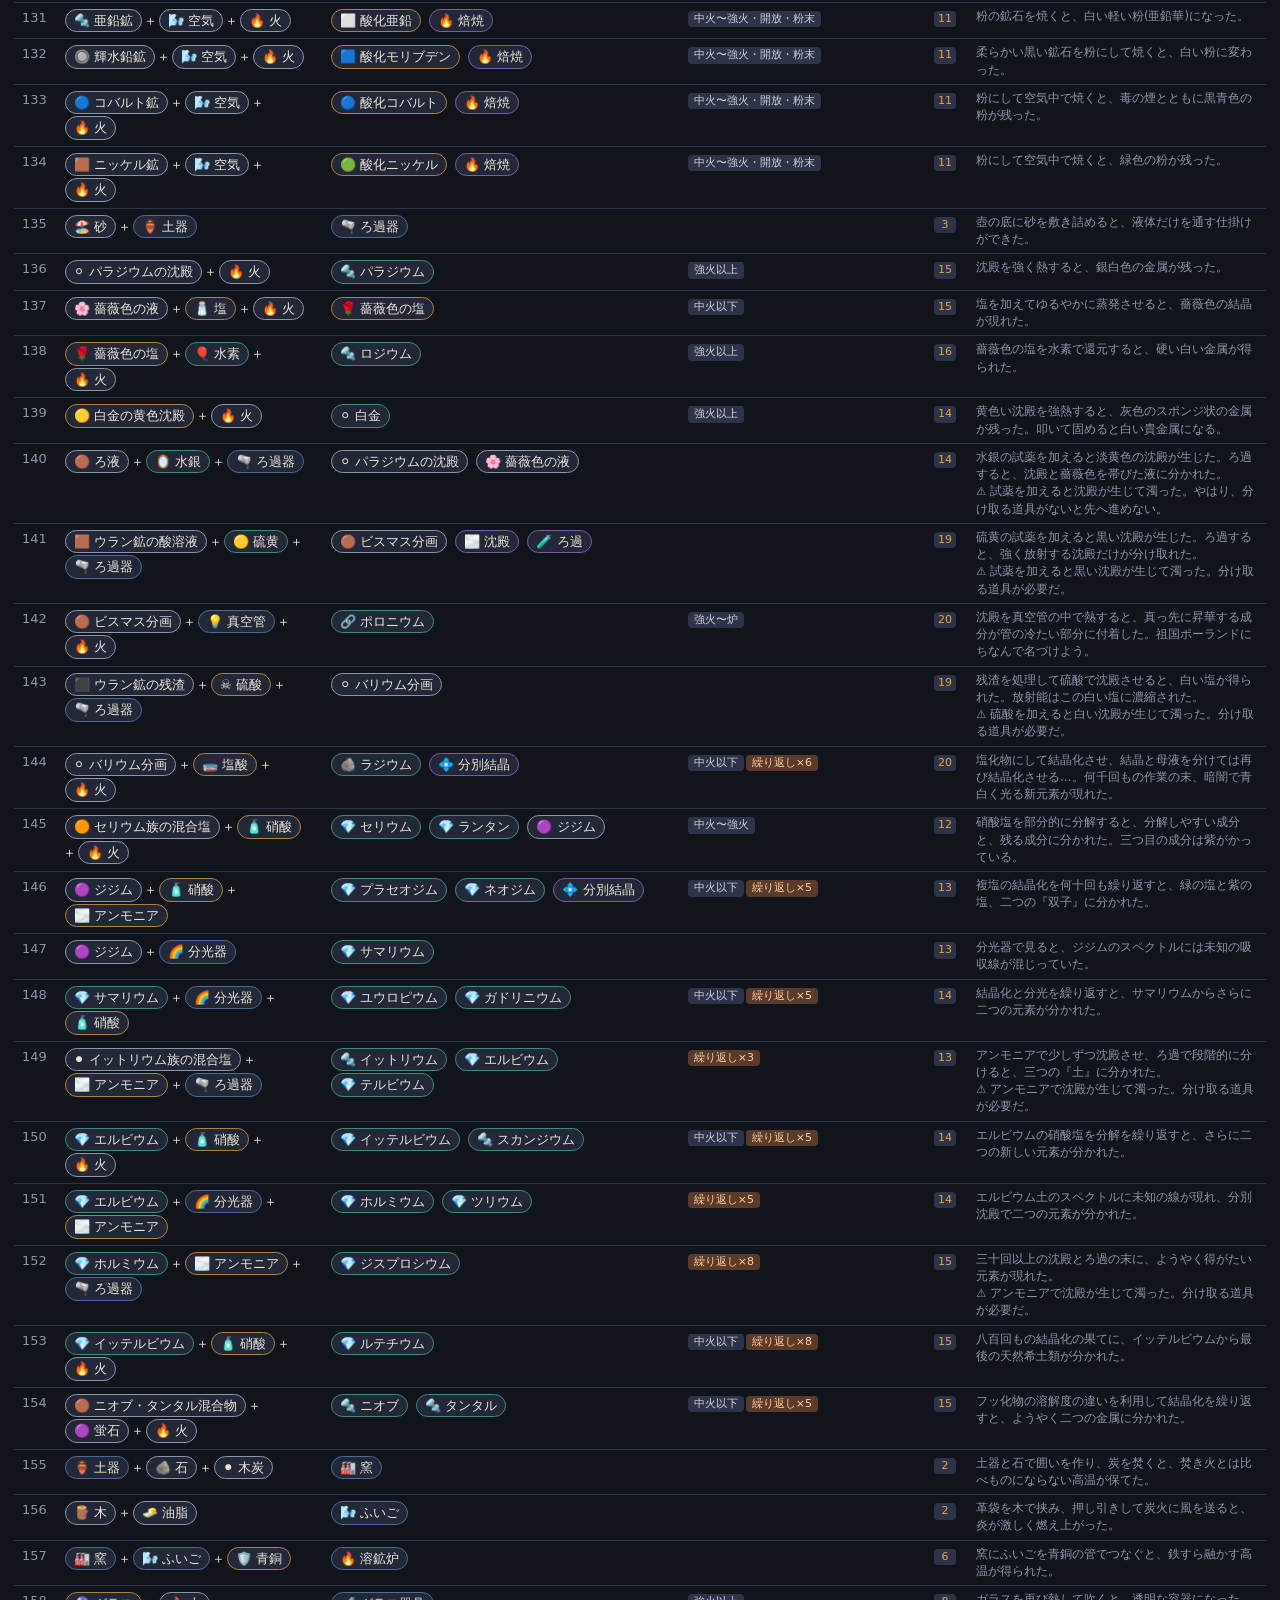
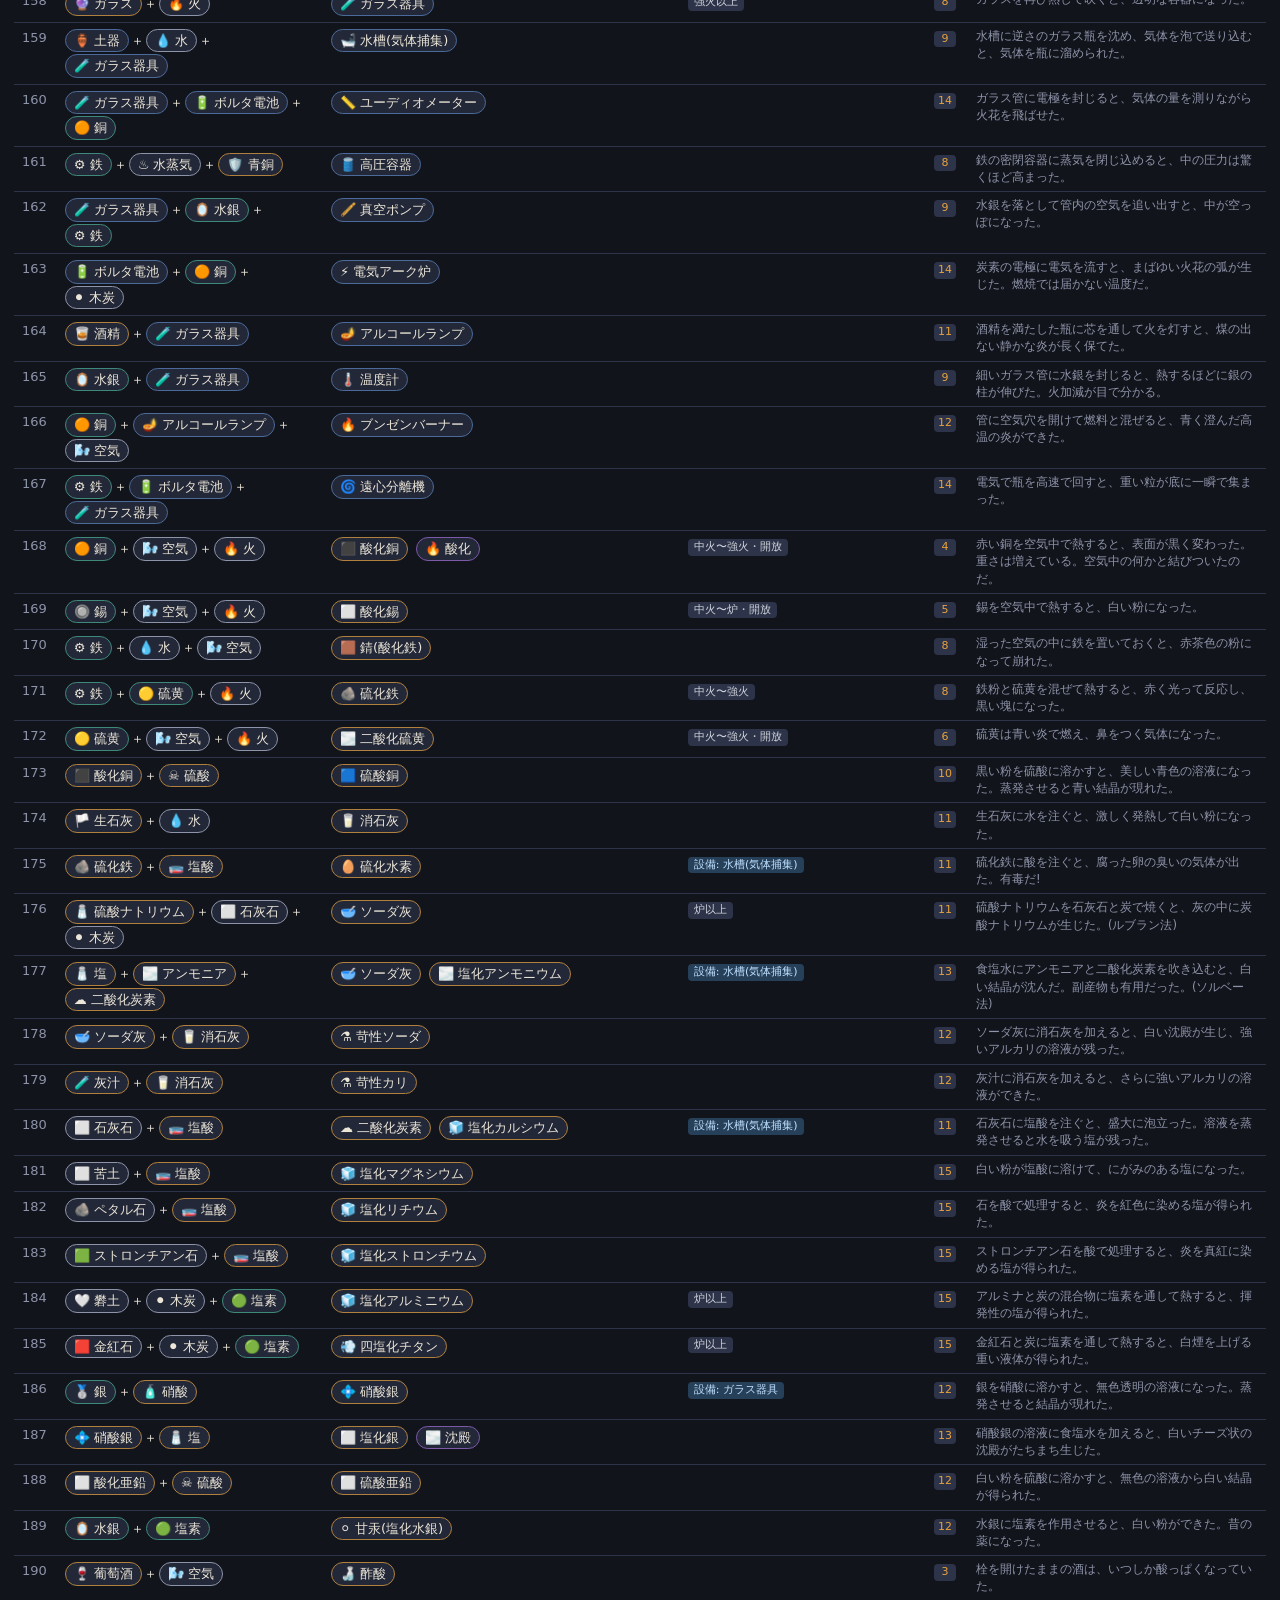
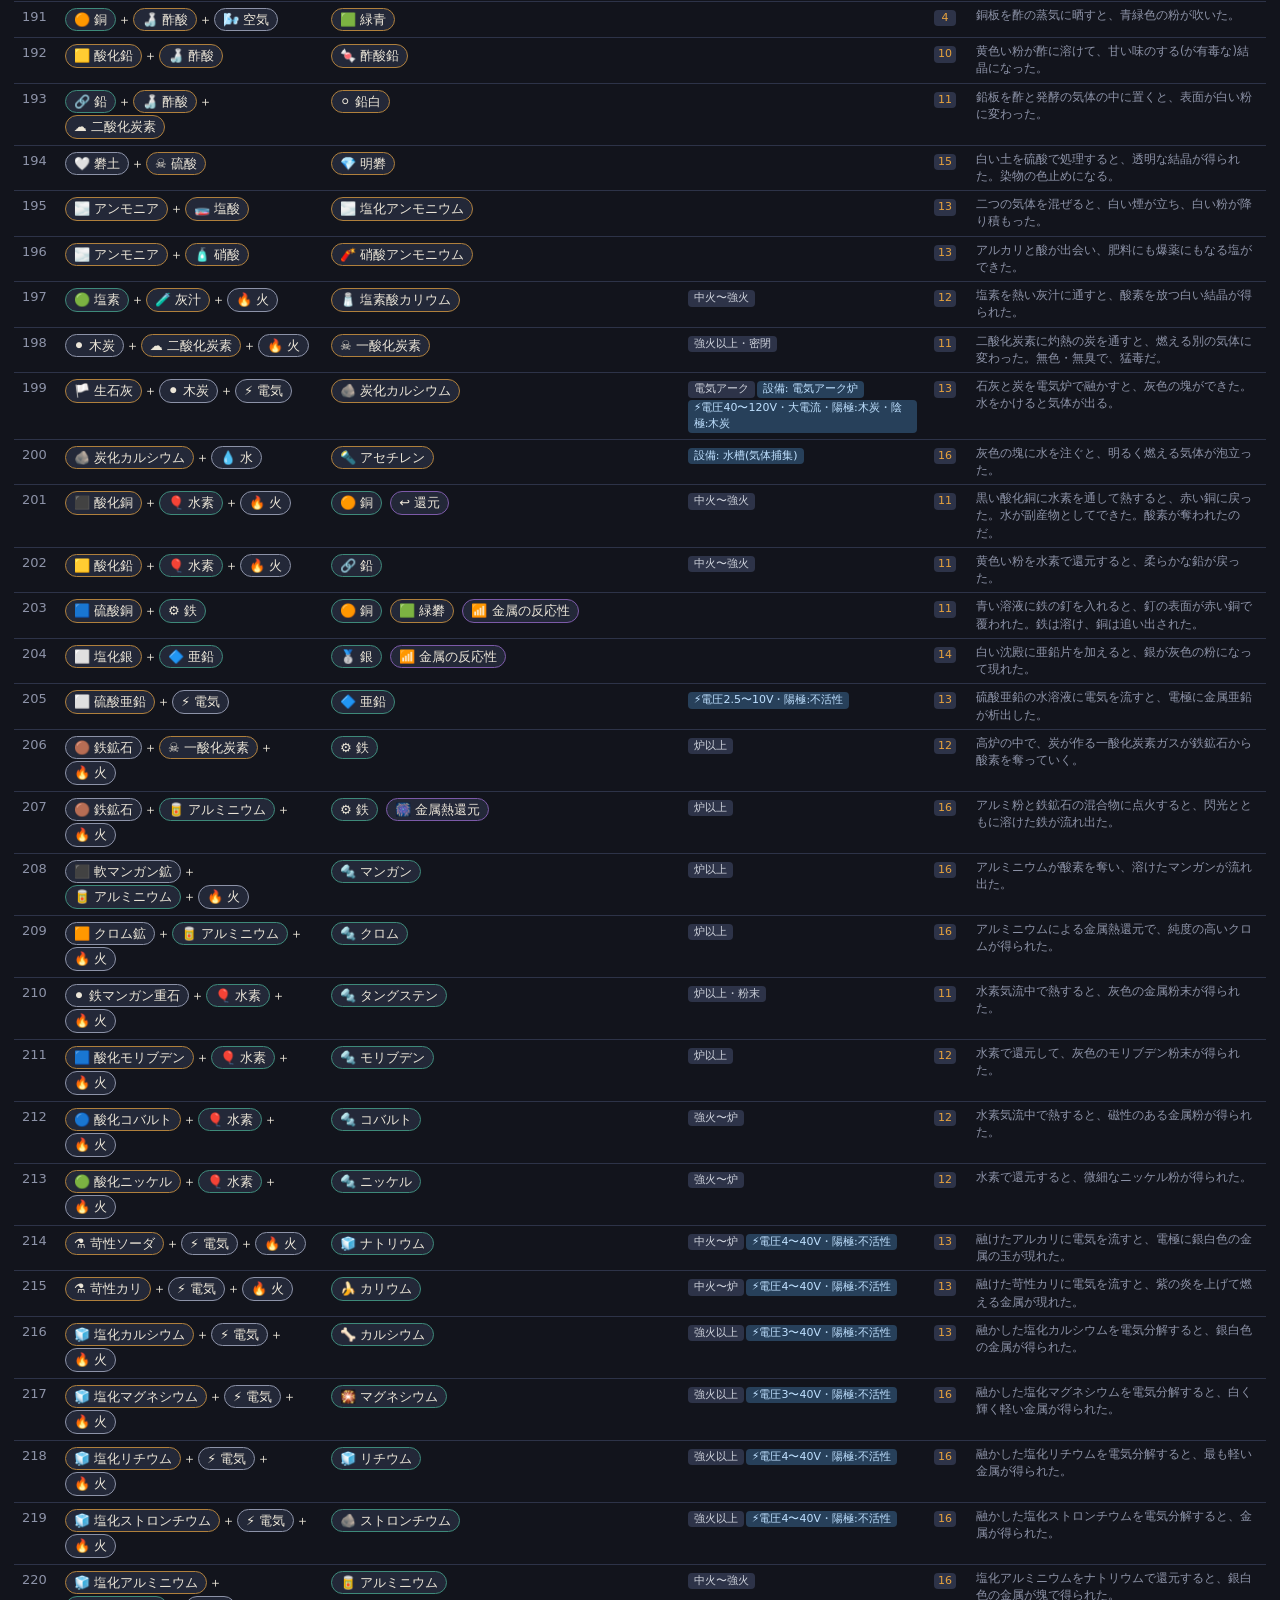
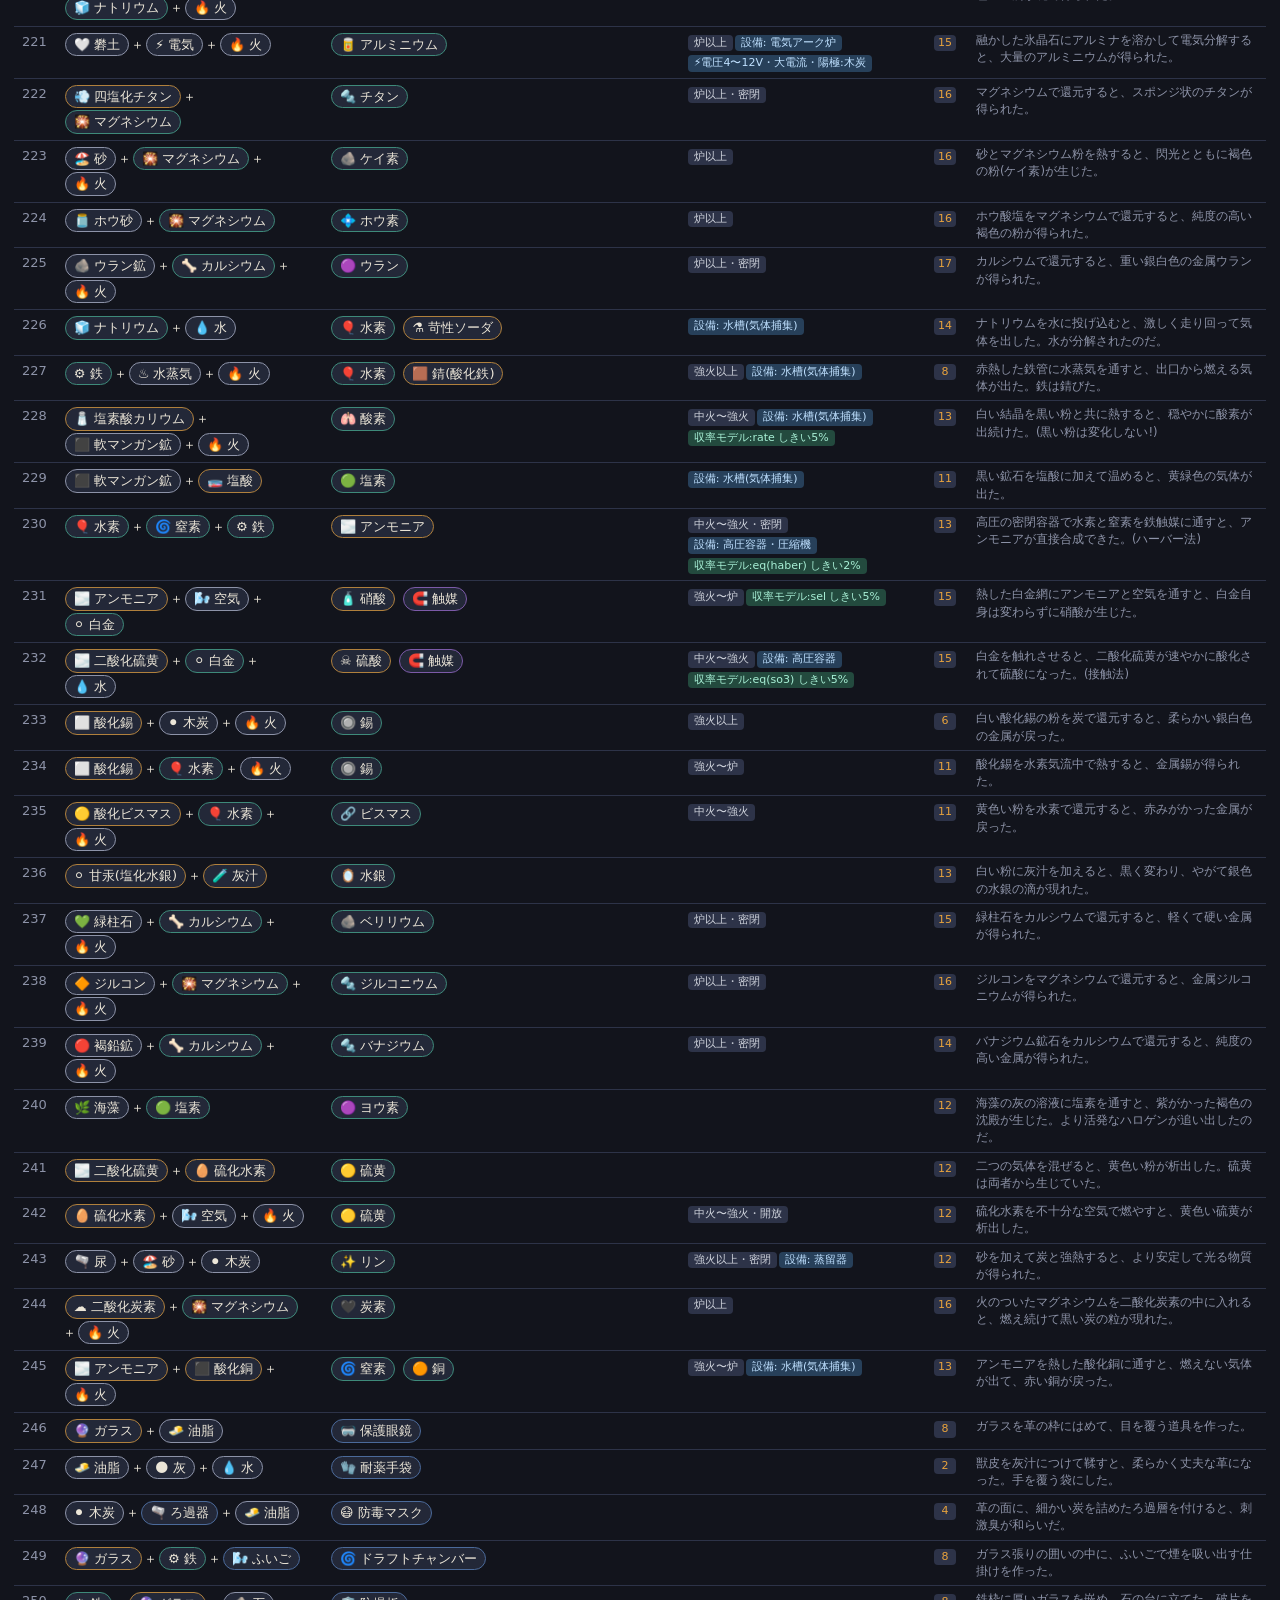
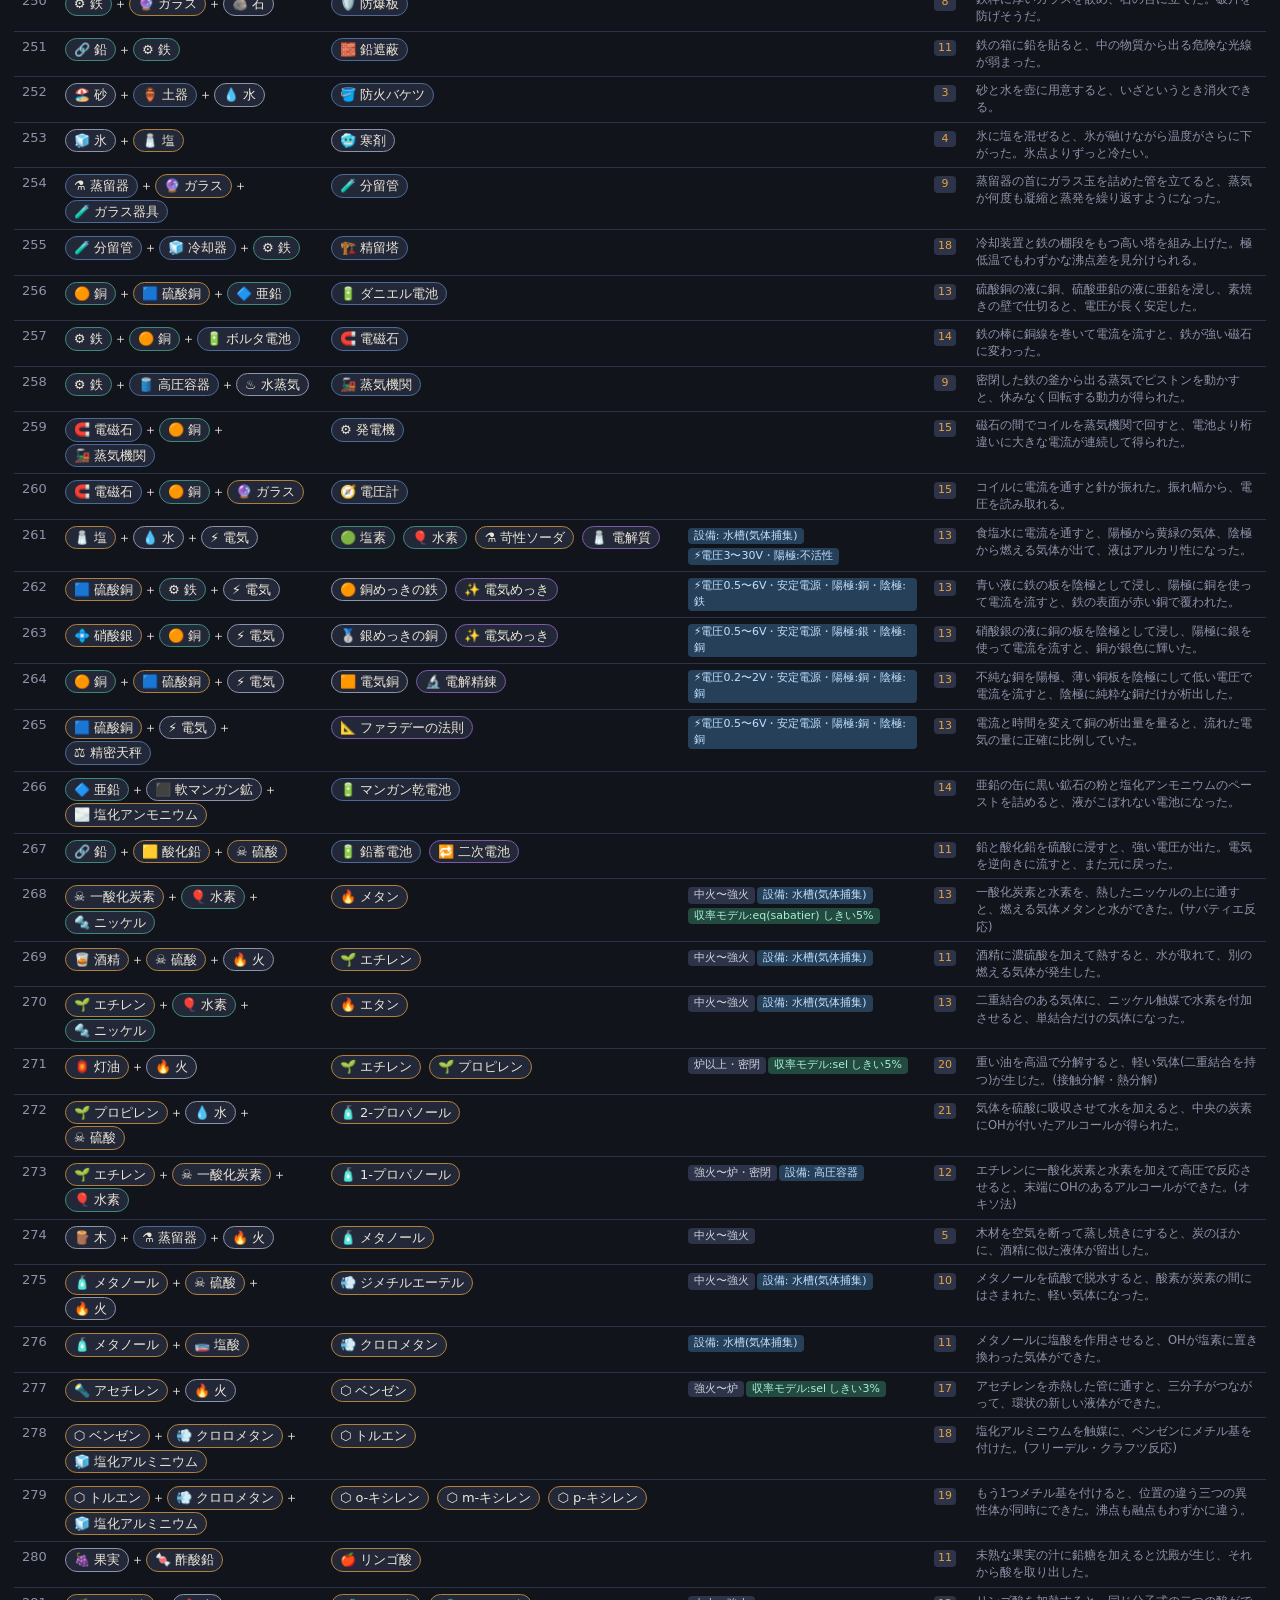
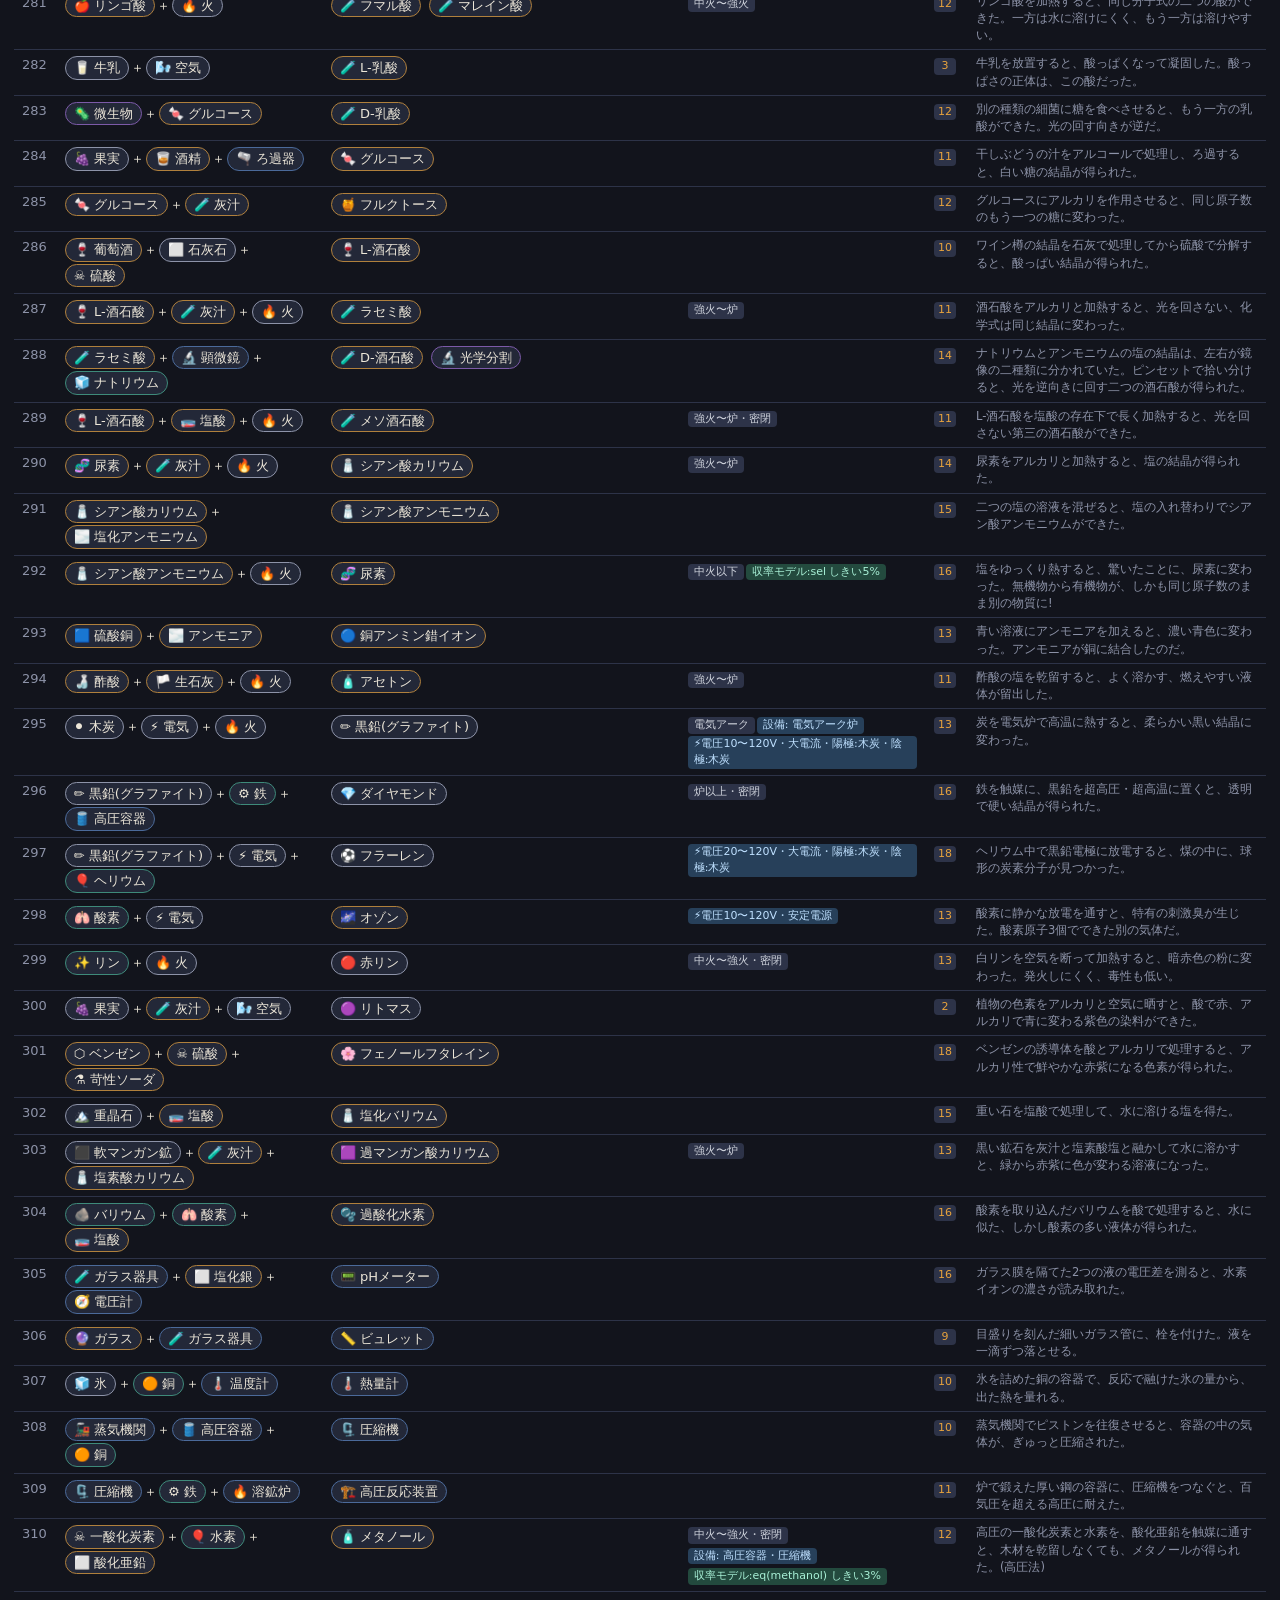
==== commit eb94b8c2: "Refactor code structure for improved readability and maintainability" ====
--- a/admin.html
+++ b/admin.html
@@ -72,6 +72,7 @@
 <script src="elements_dyn.js"></script>
 <script src="elements_yield.js"></script>
 <script src="elements_yield2.js"></script>
+<script src="elements_why.js"></script>
 <script src="admin.js"></script>
 </body>
 </html>
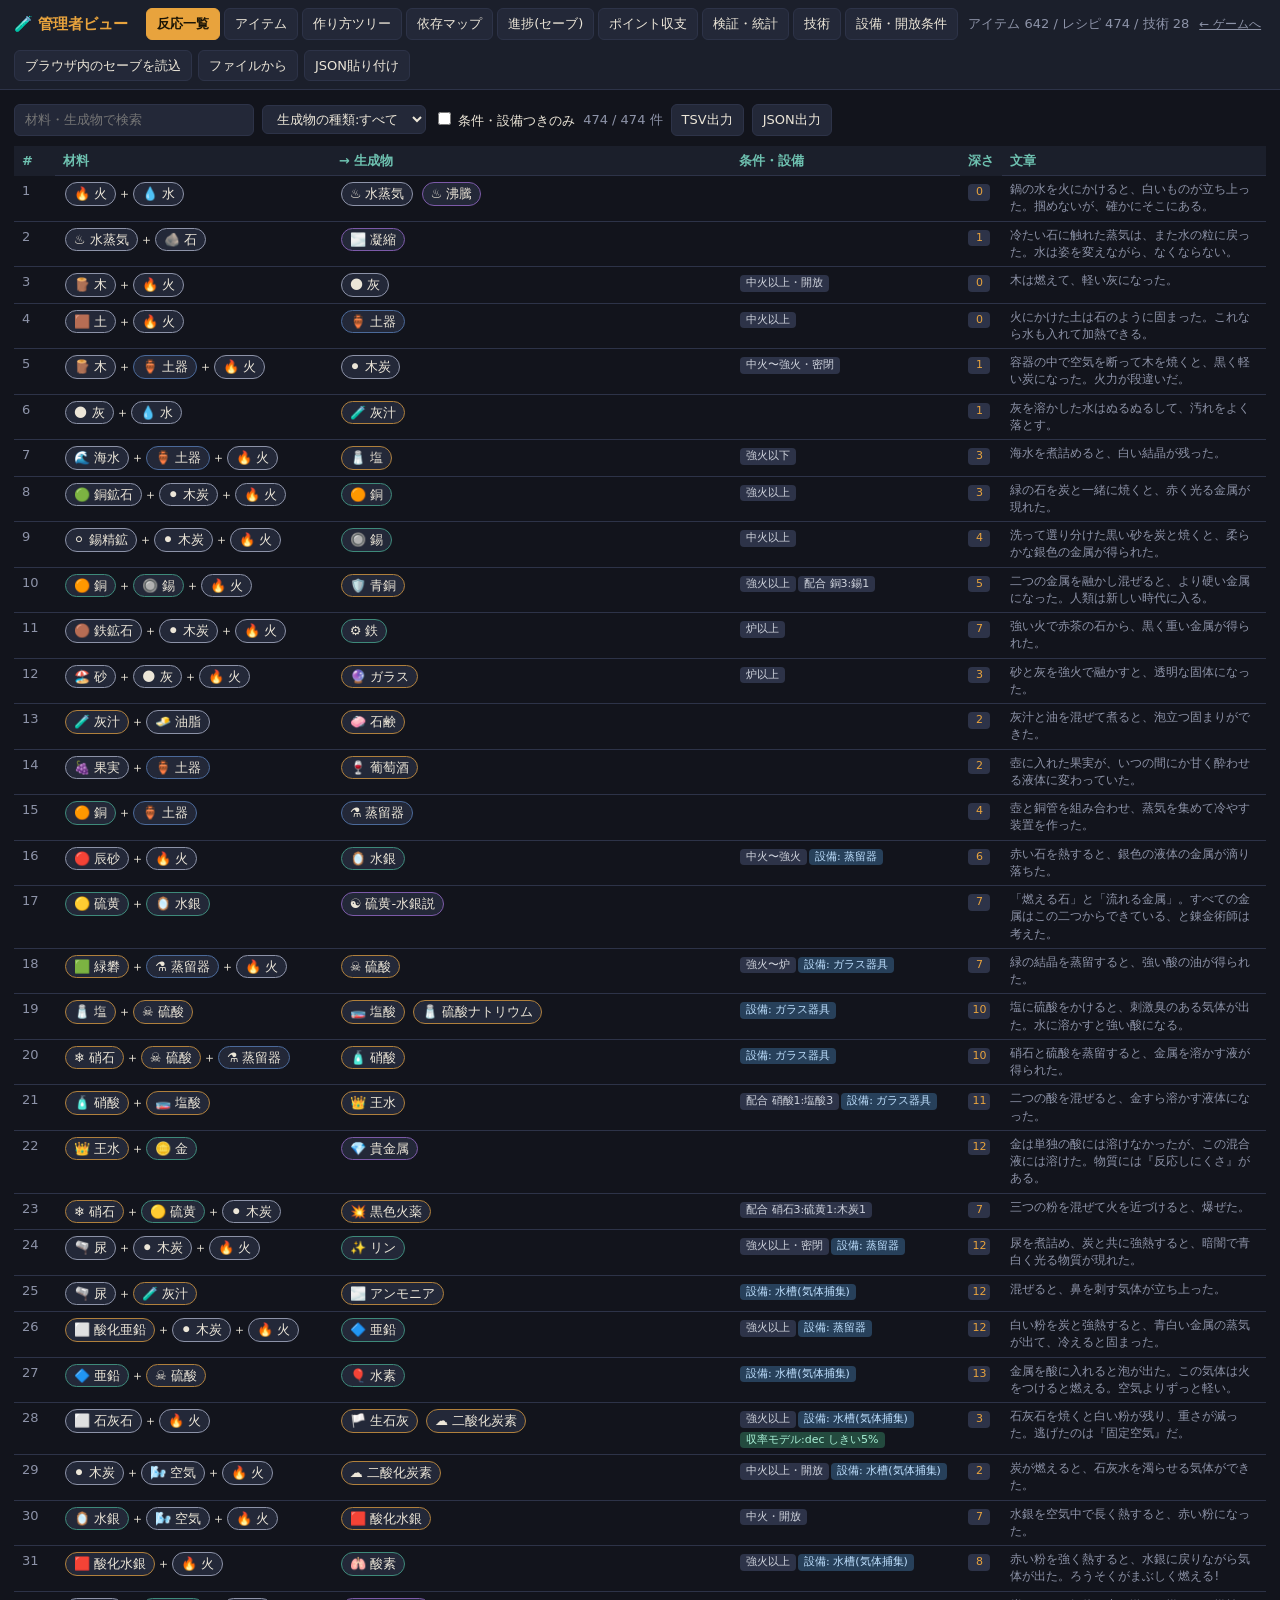
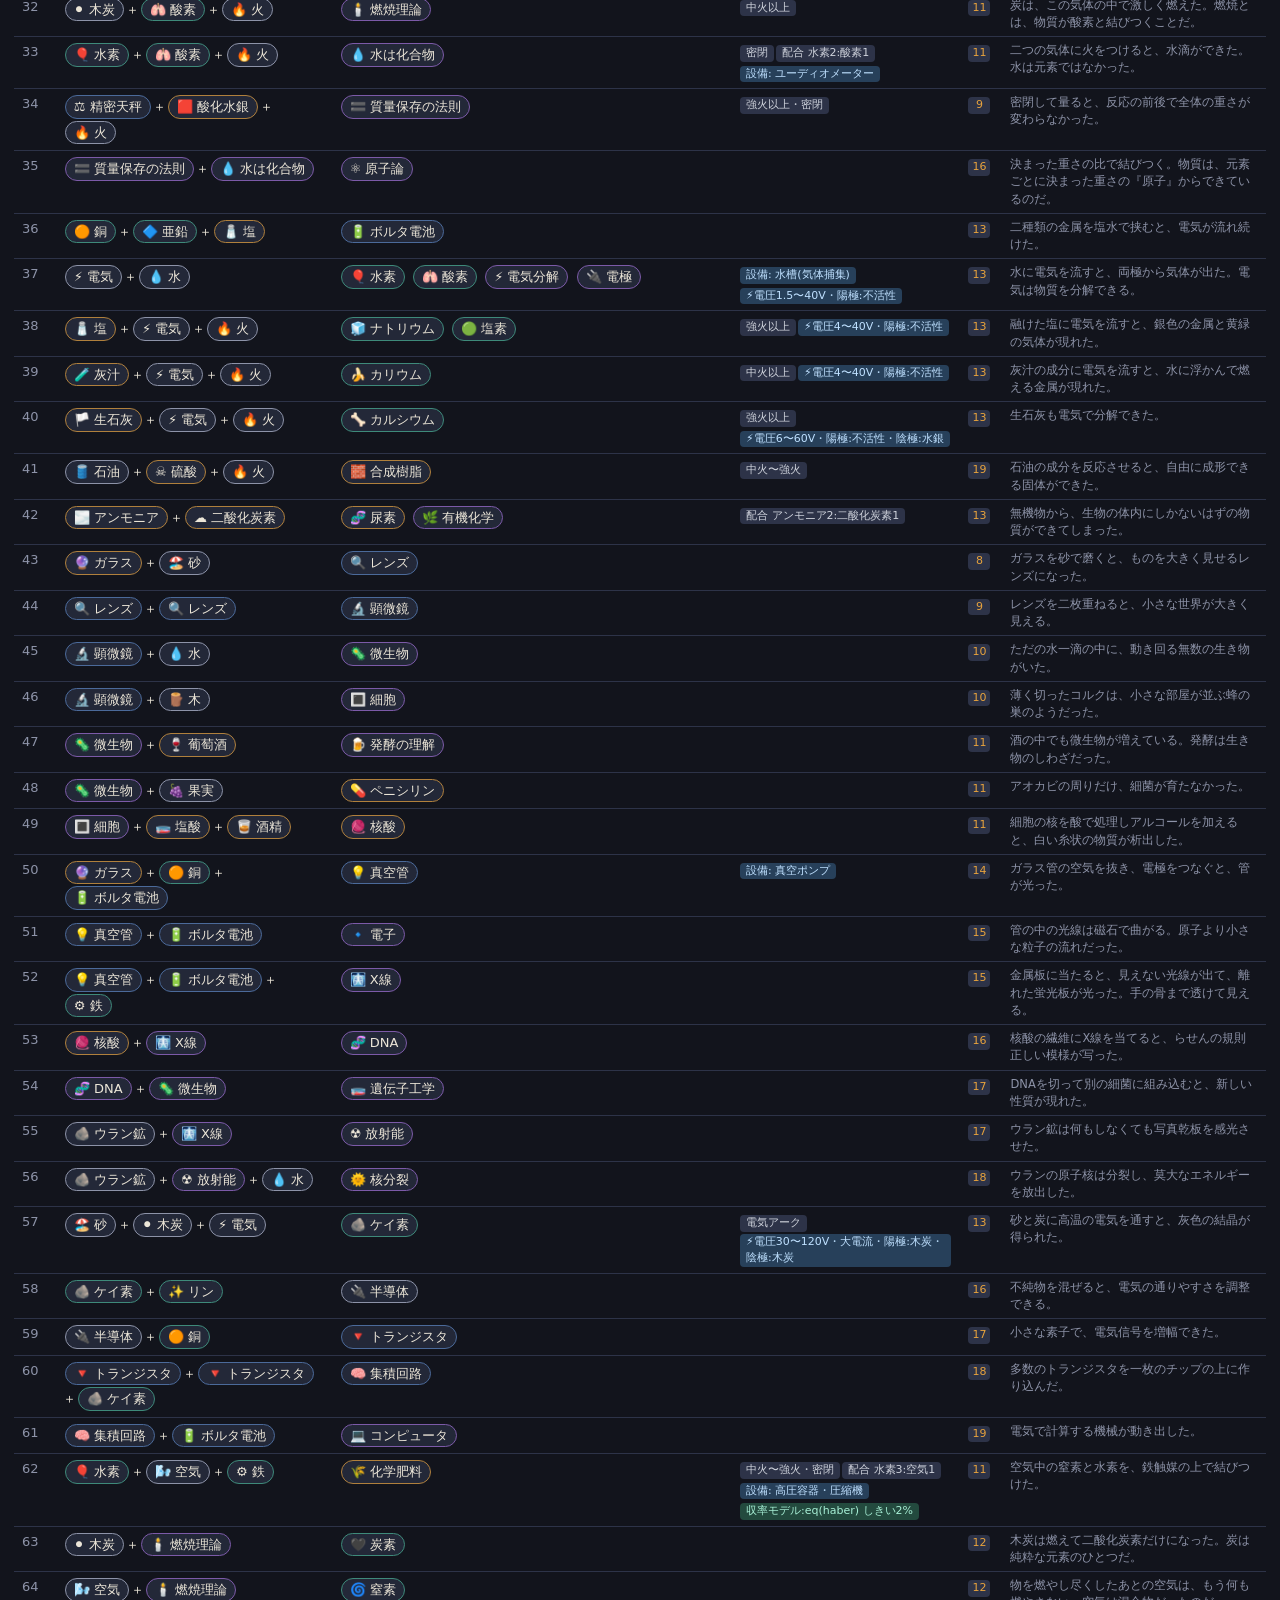
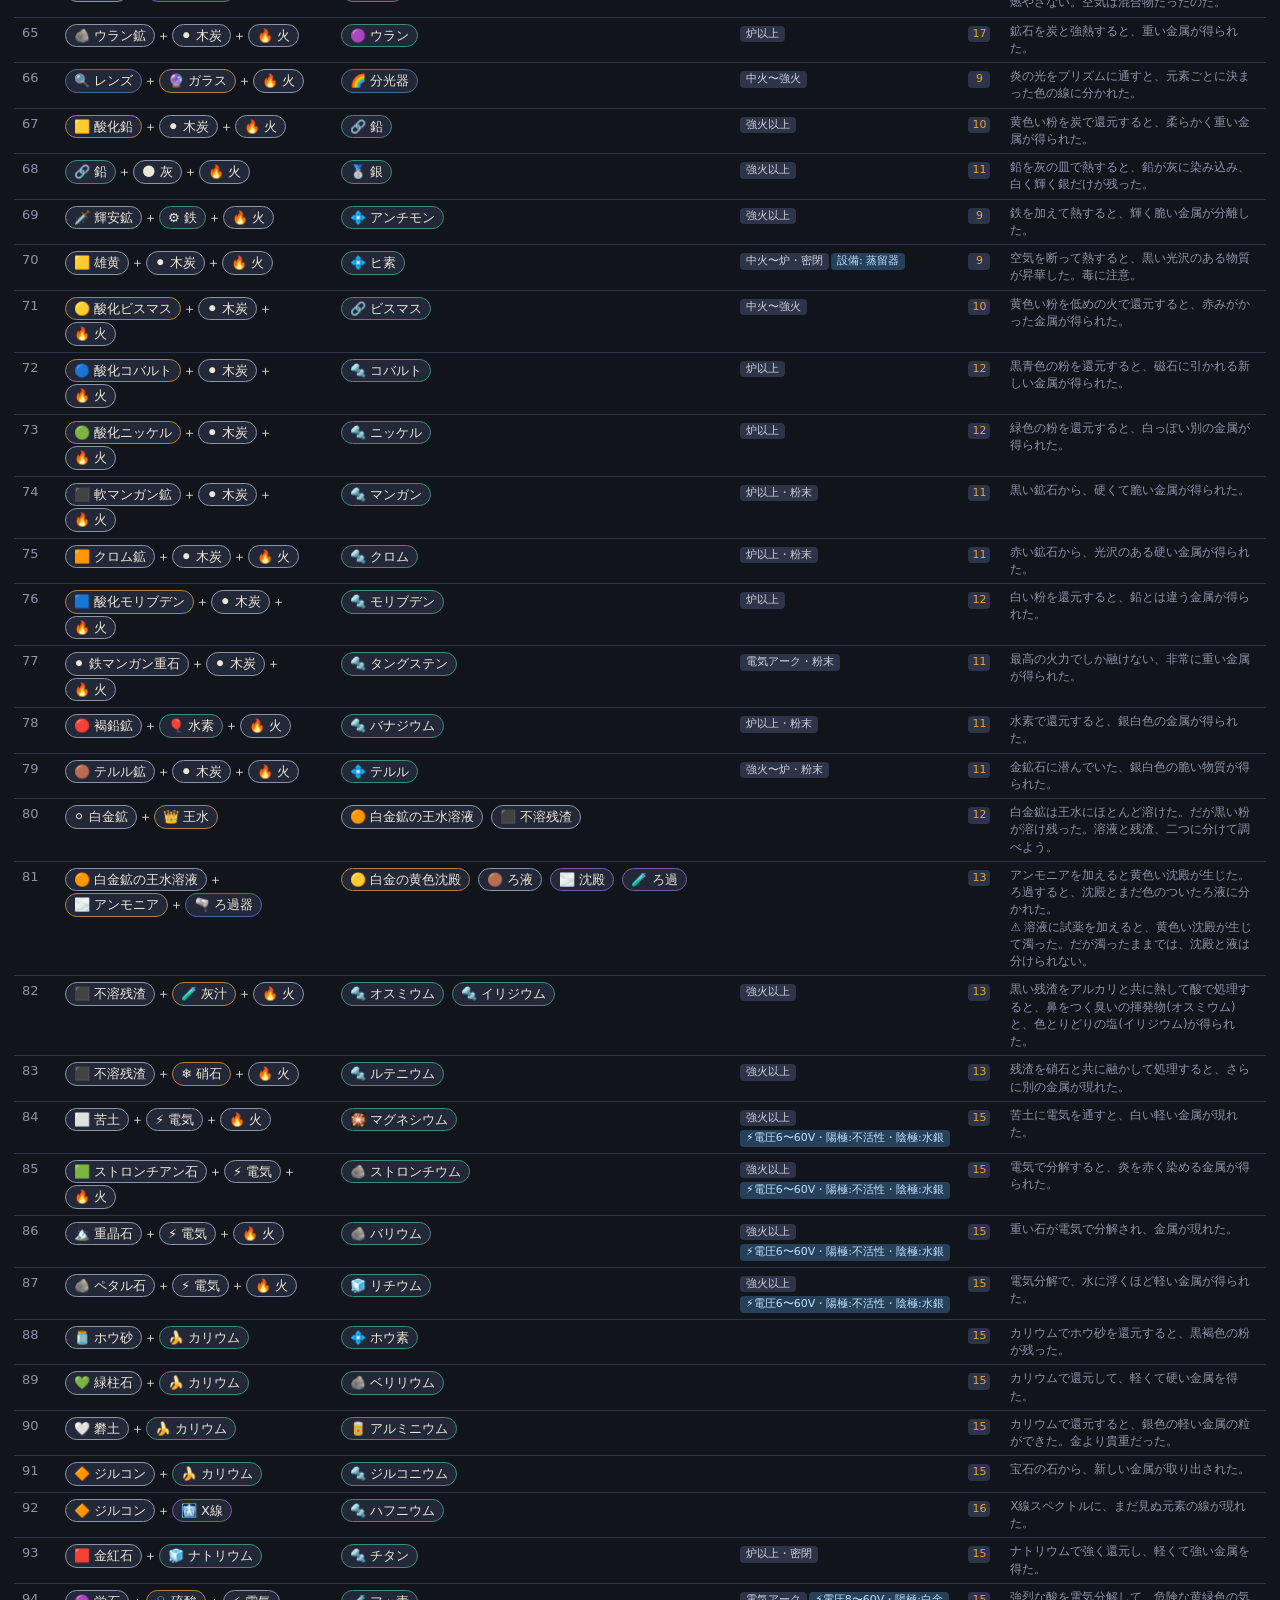
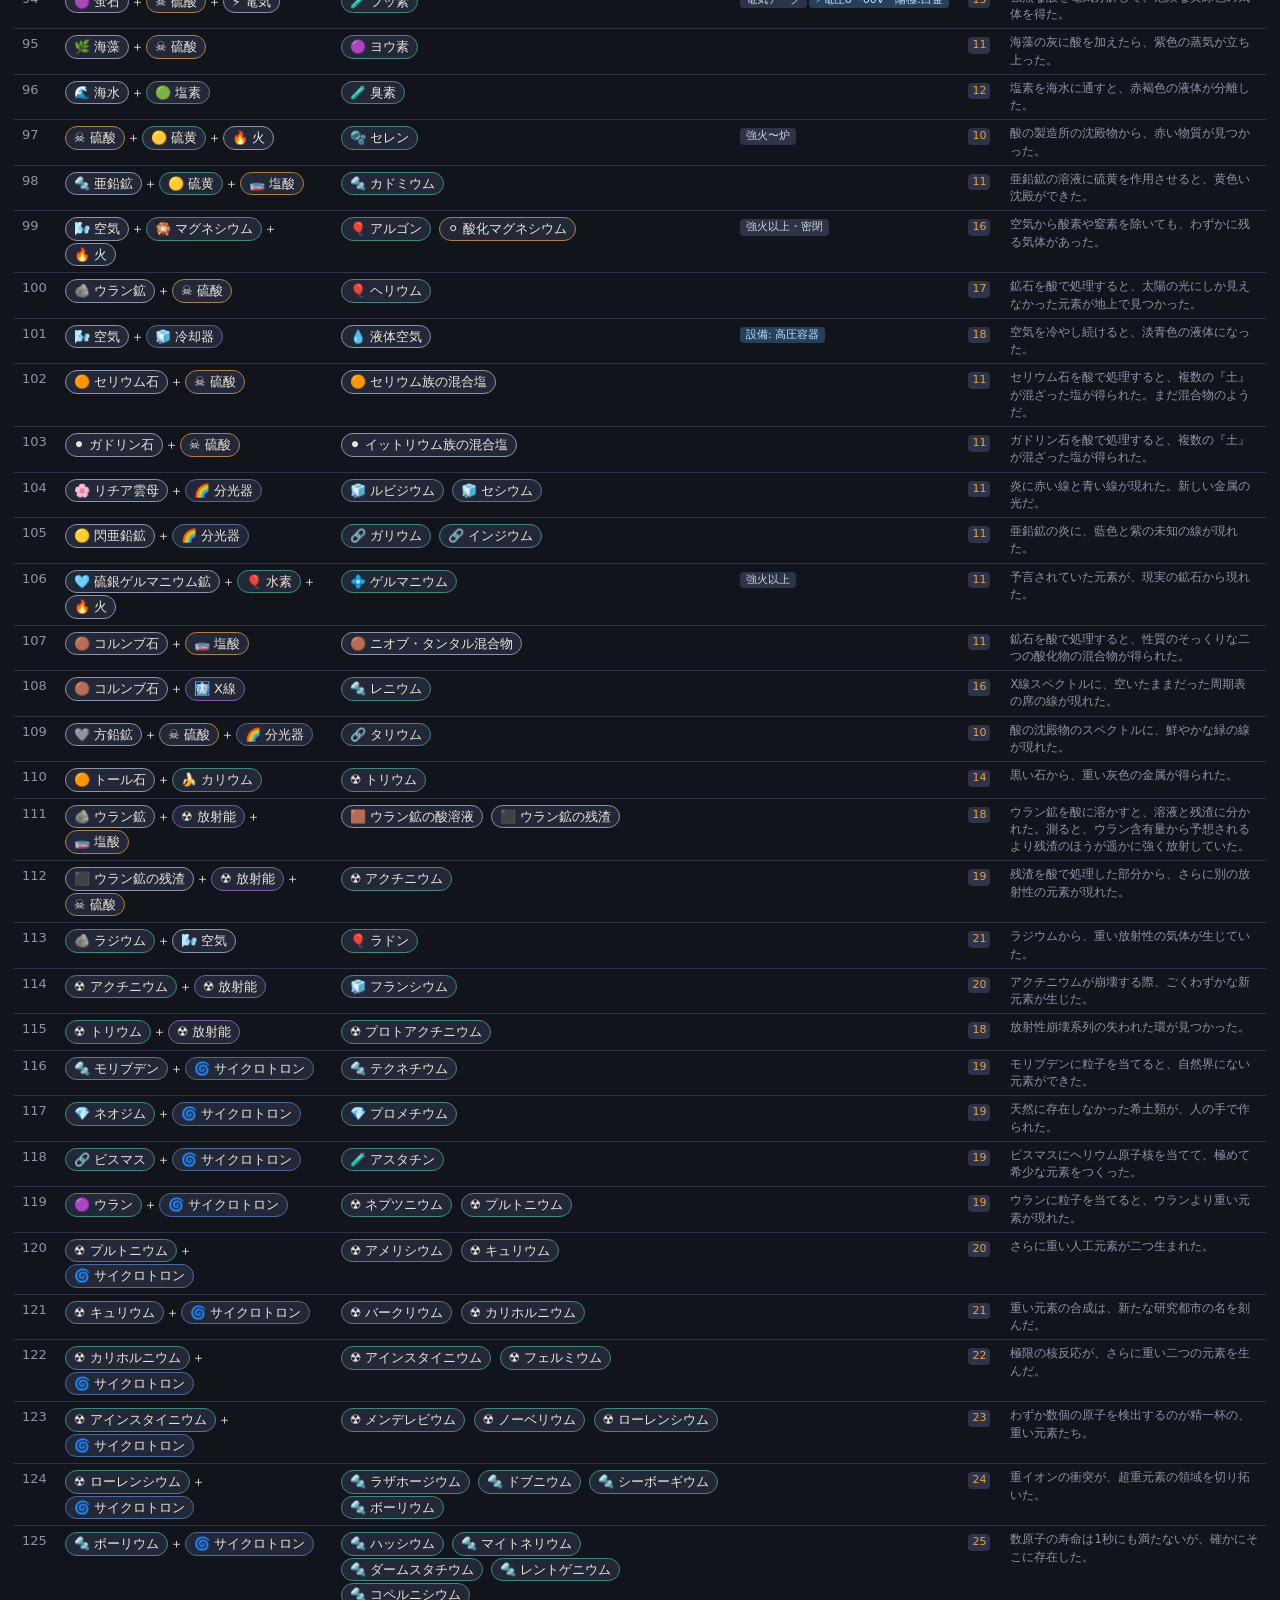
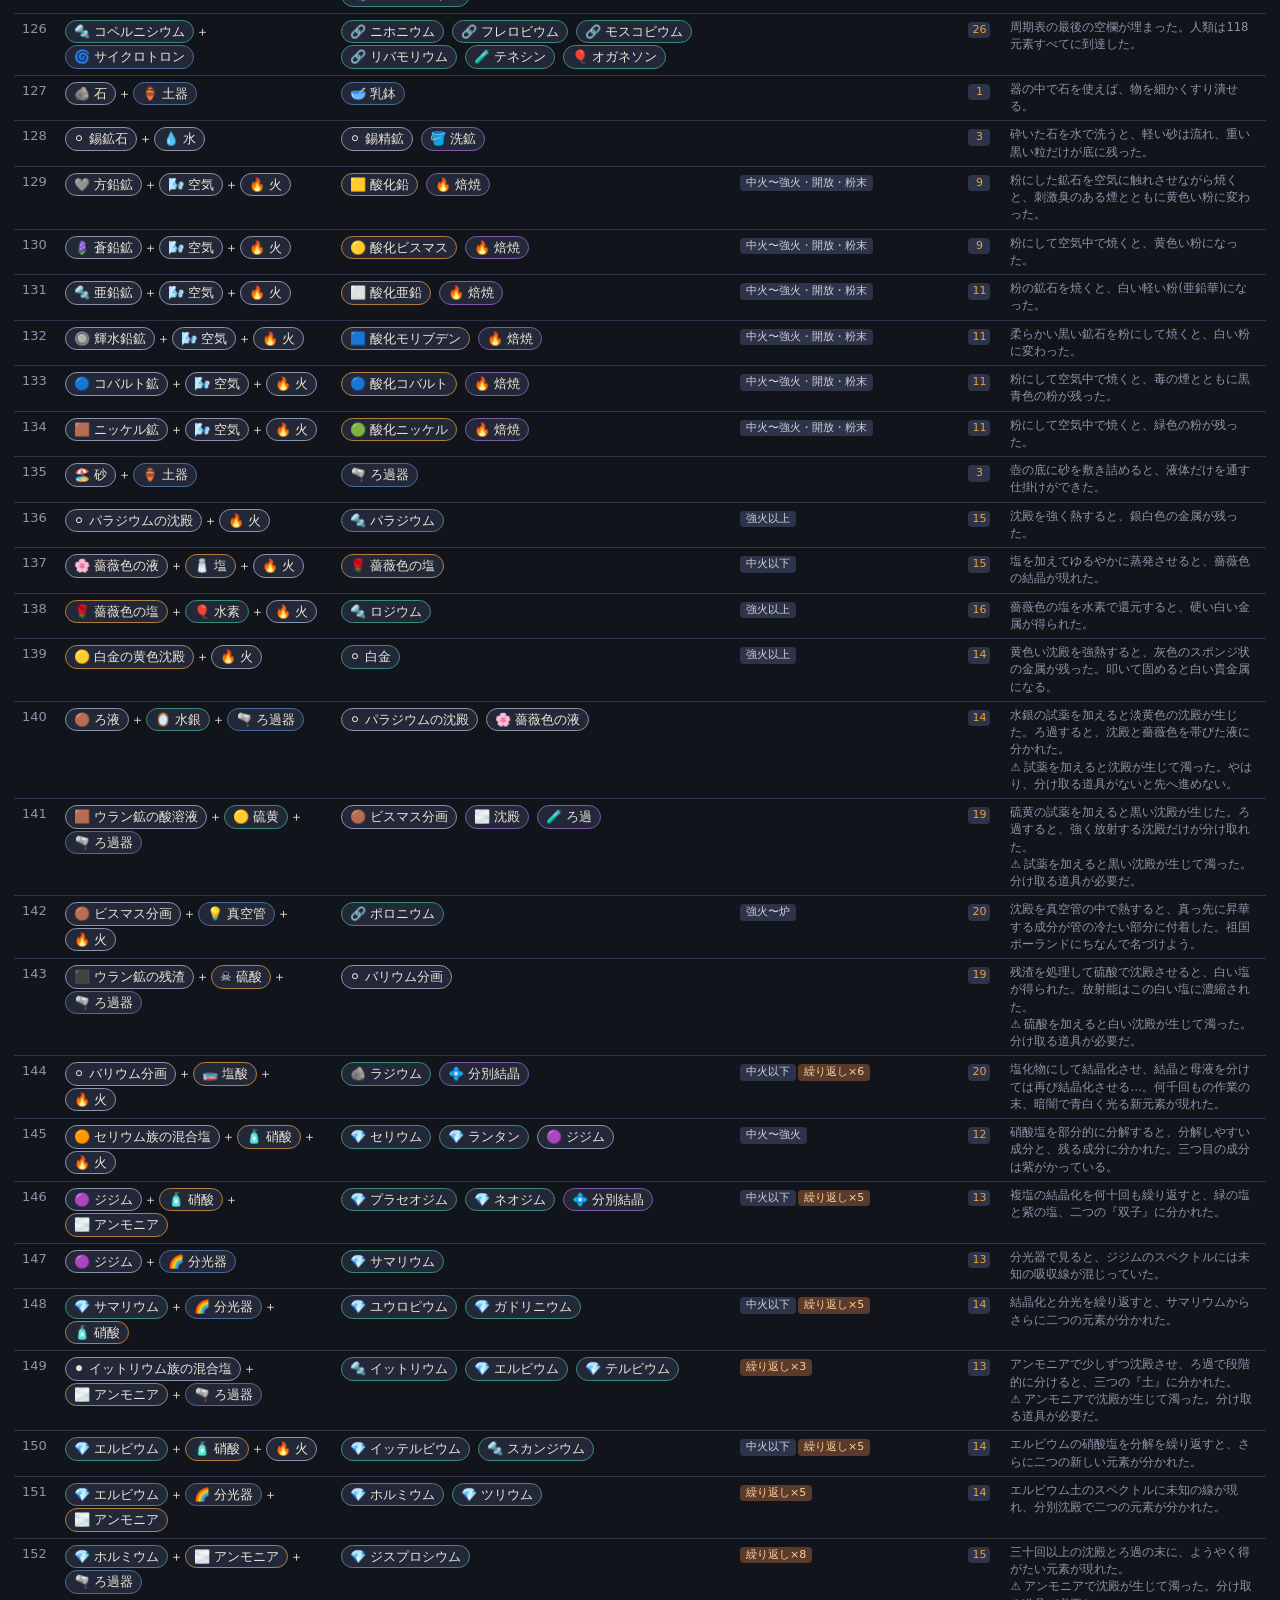
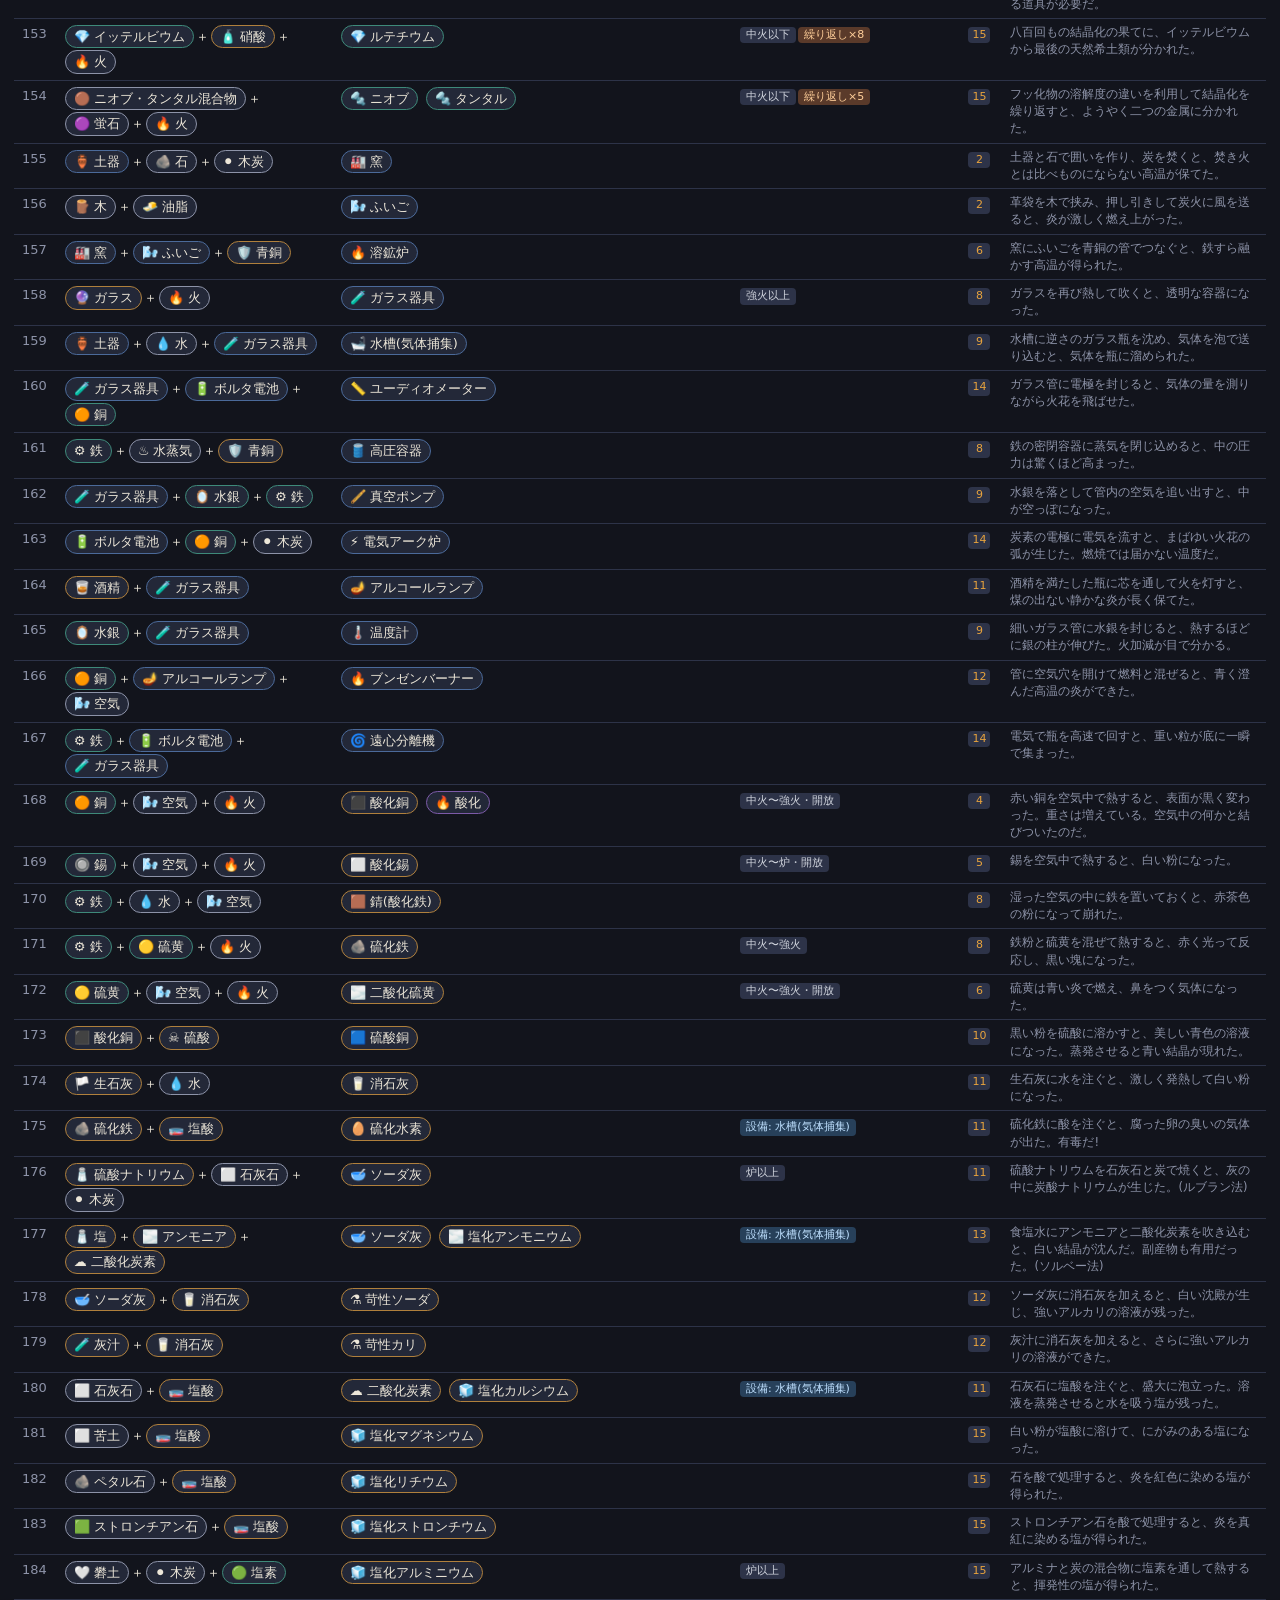
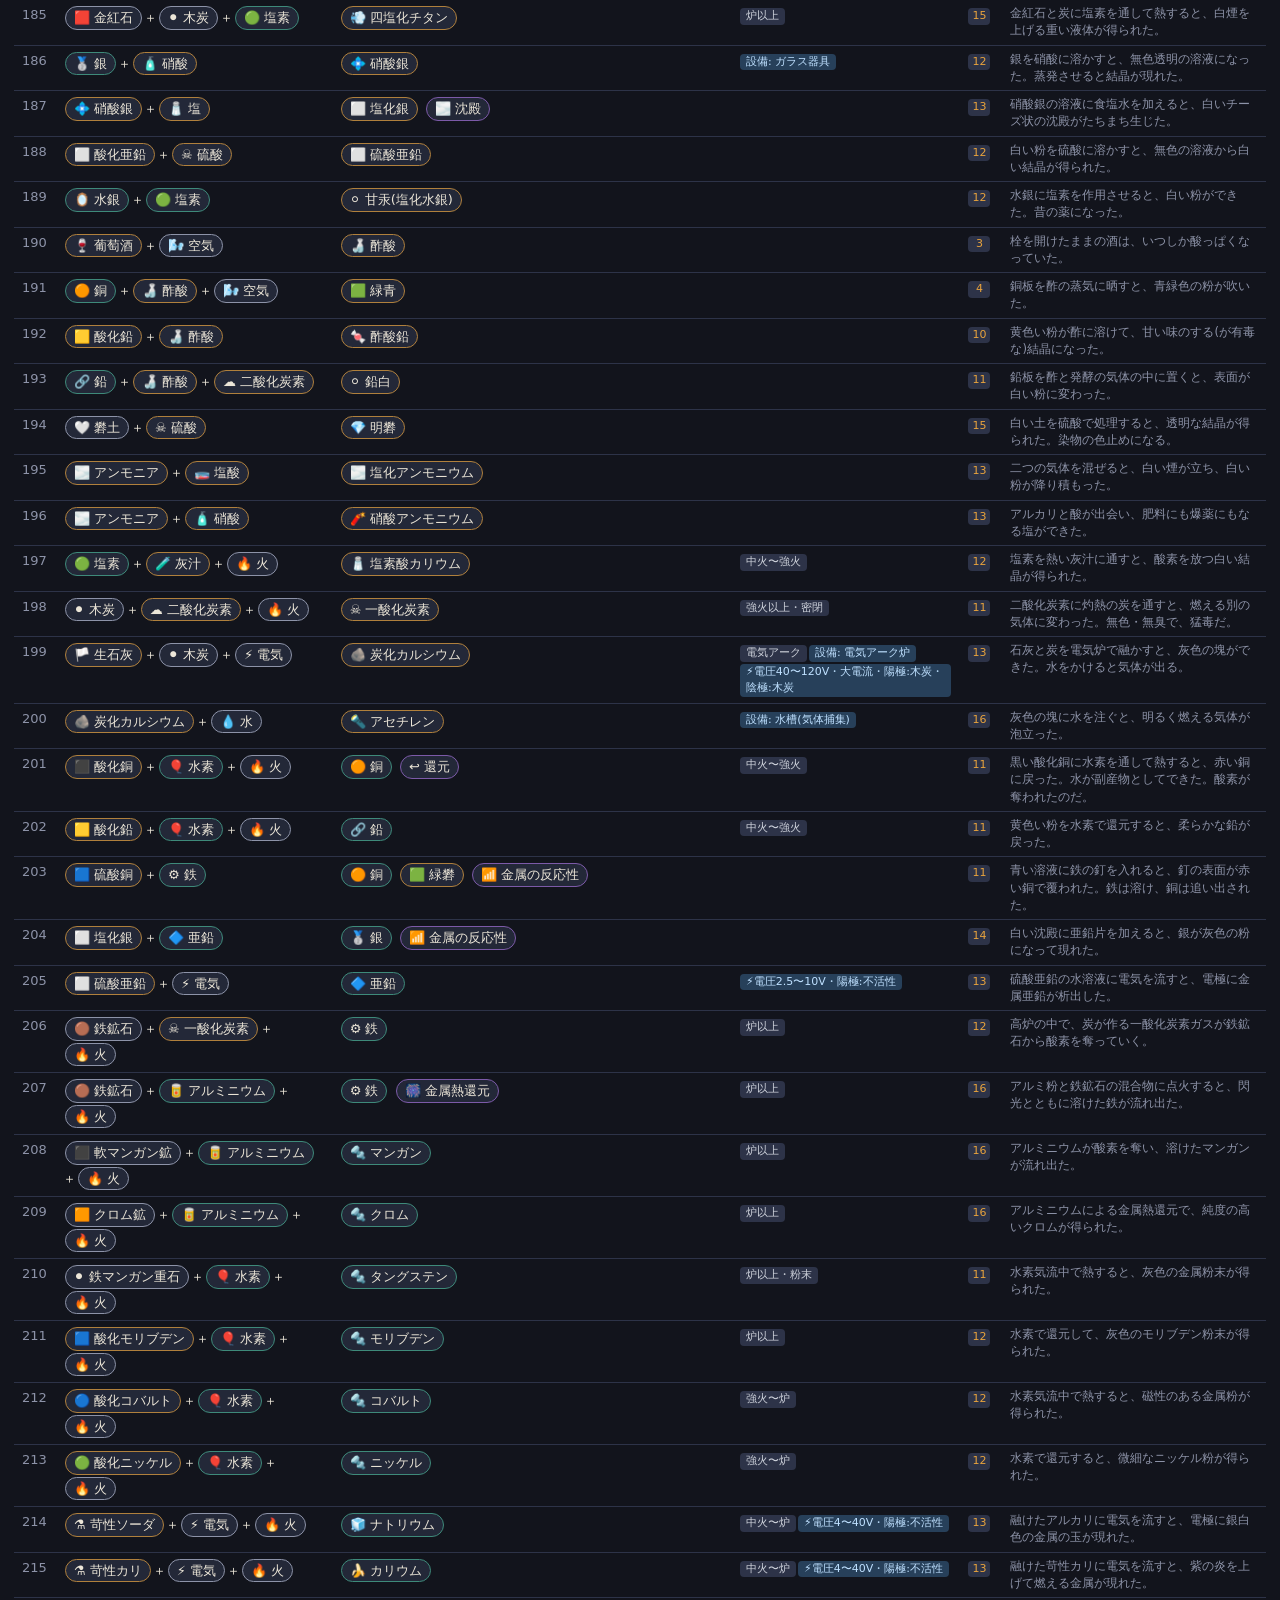
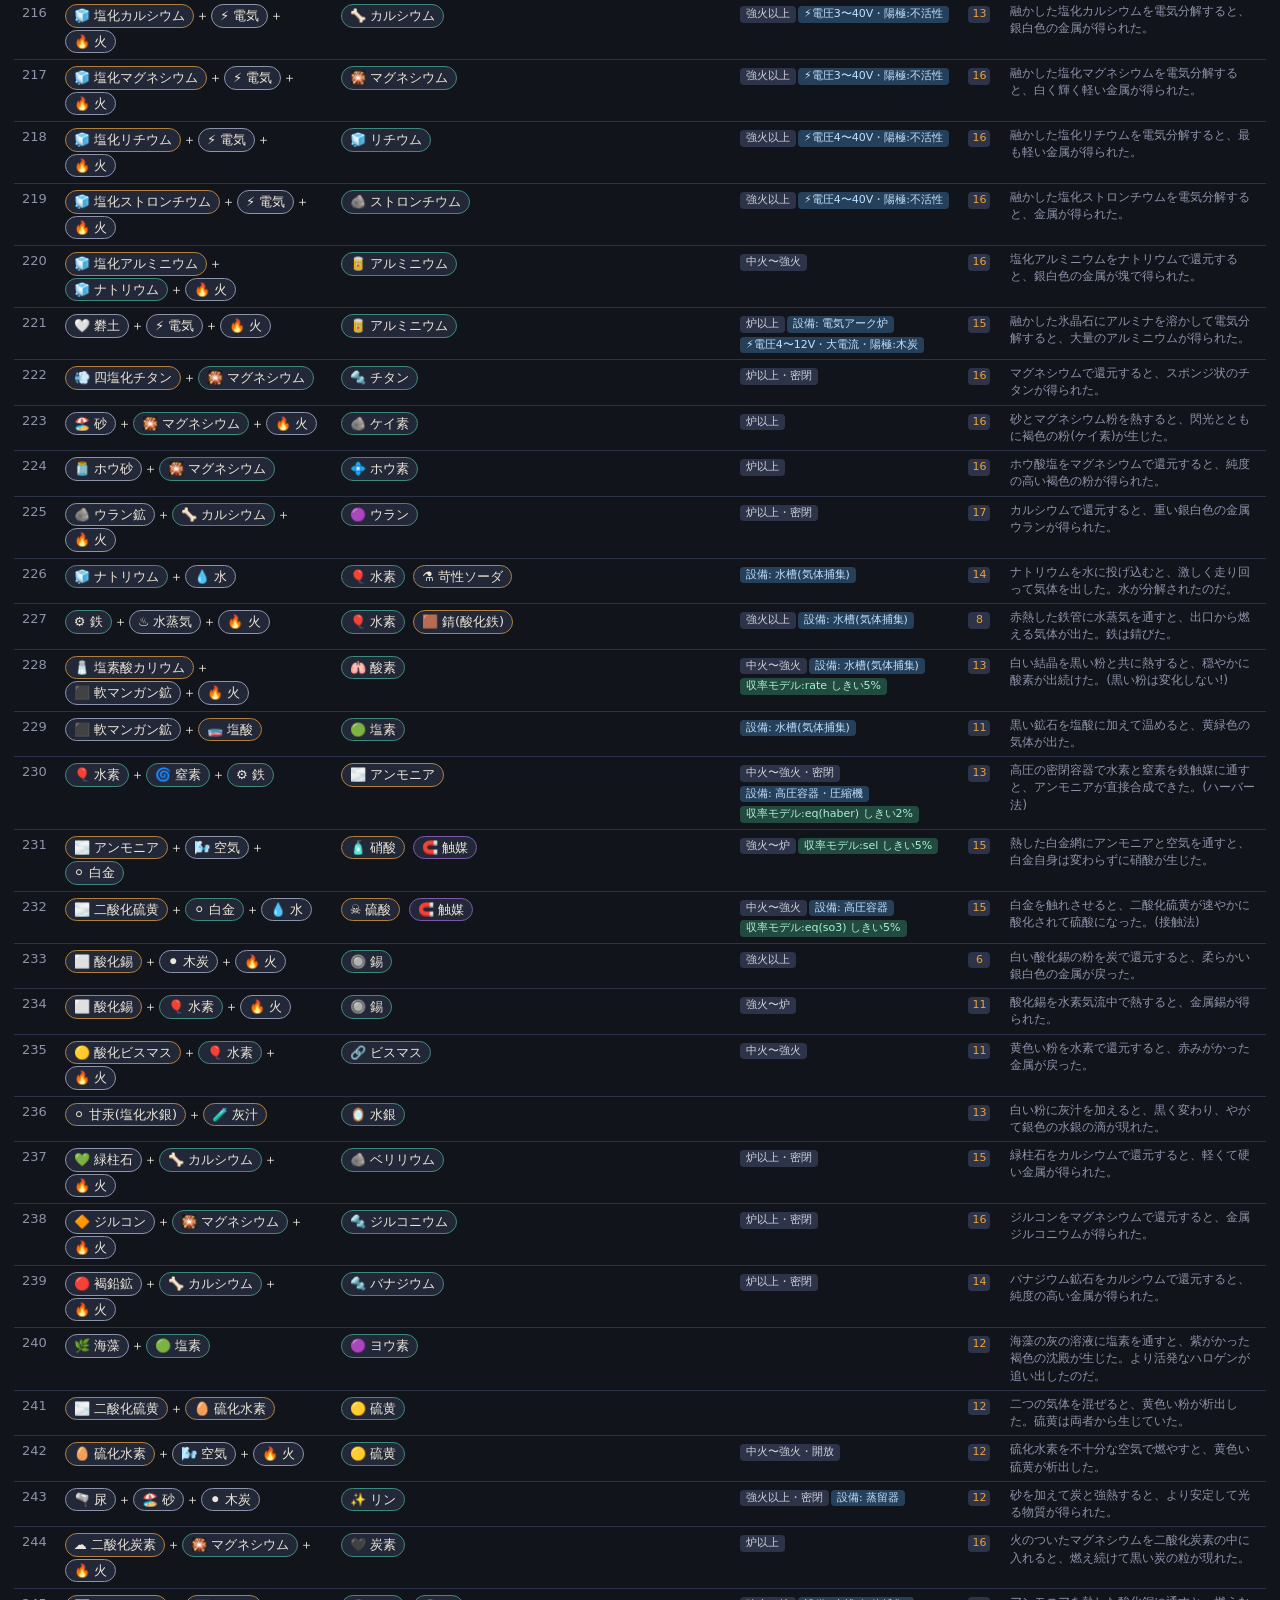
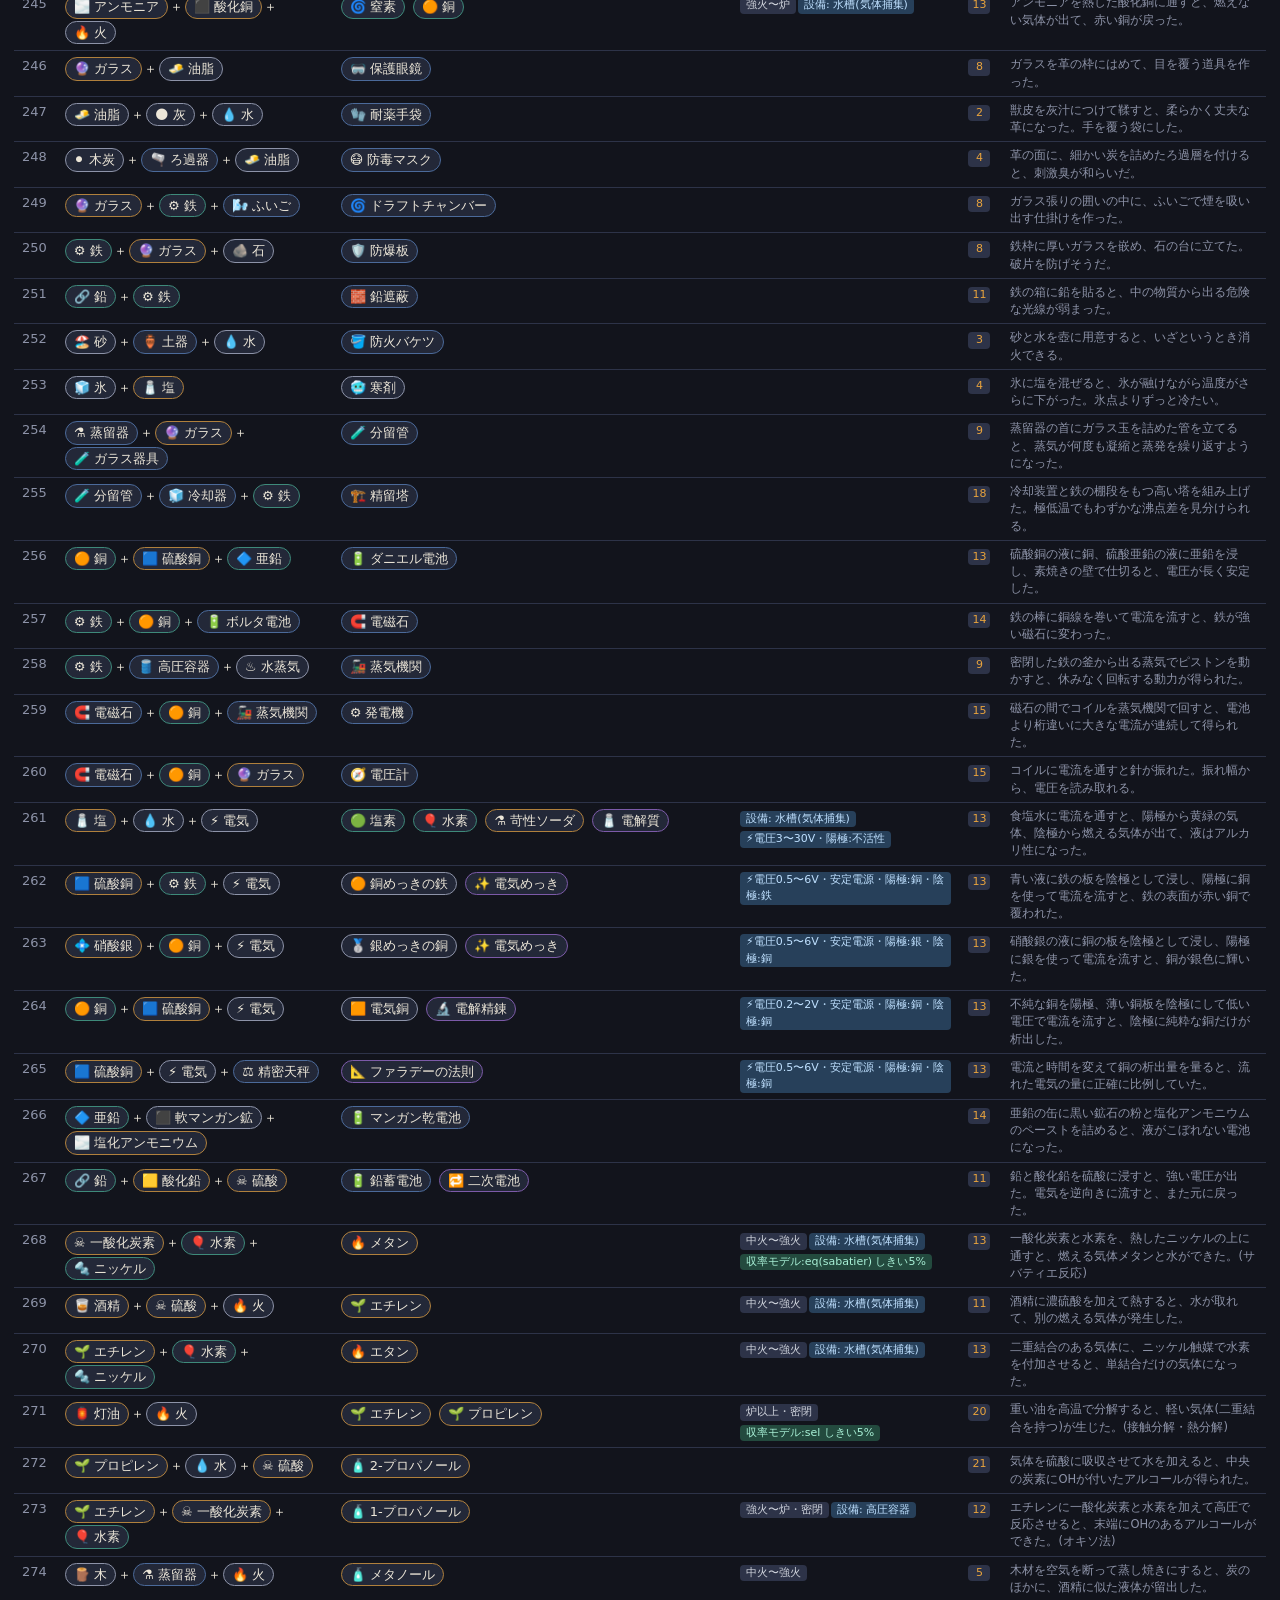
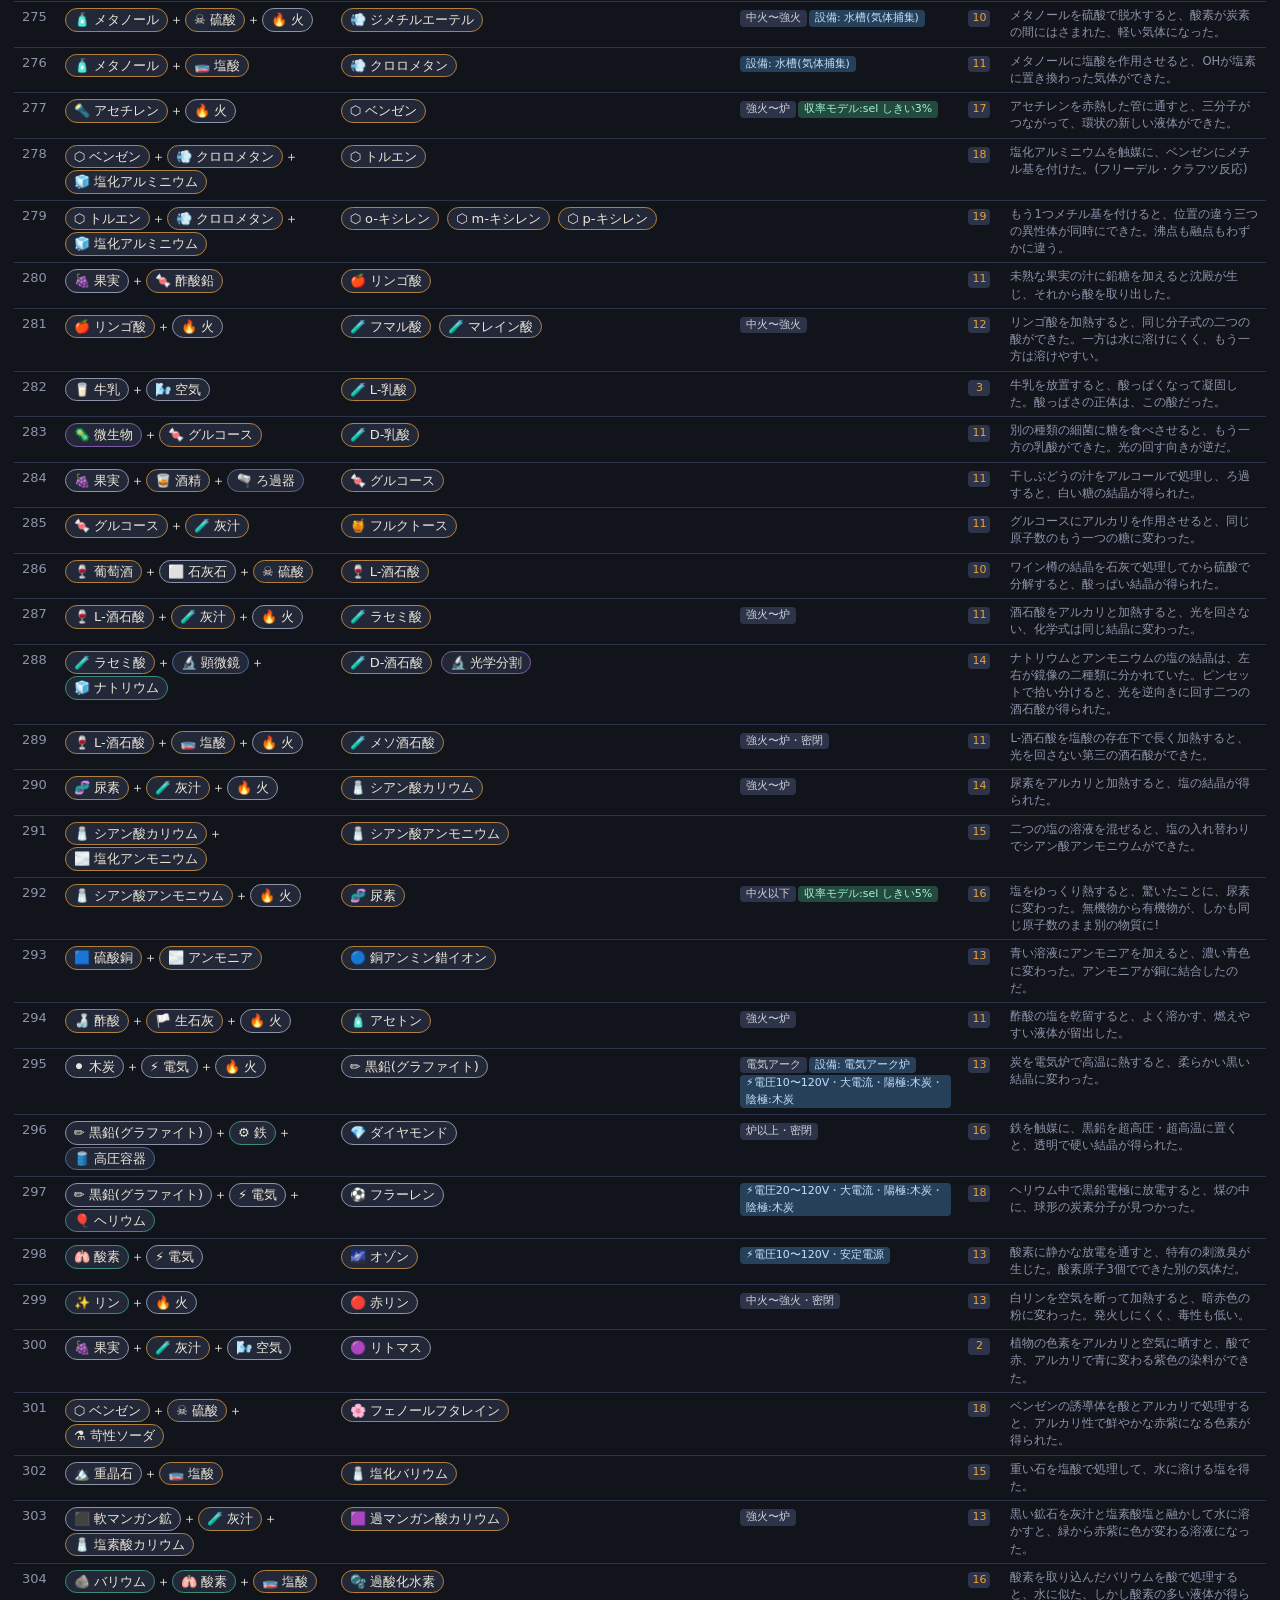
==== commit 98a18be1: "Add comprehensive descriptions of industrial and everyday uses for elements, compounds, and material" ====
--- a/admin.html
+++ b/admin.html
@@ -73,6 +73,17 @@
 <script src="elements_yield.js"></script>
 <script src="elements_yield2.js"></script>
 <script src="elements_why.js"></script>
+<script src="elements_market.js"></script>
+<script src="elements_uses.js"></script>
+<script src="elements_era.js"></script>
+<script src="elements_more.js"></script>
+<script src="elements_inorg.js"></script>
+<script src="elements_org2.js"></script>
+<script src="elements_bio.js"></script>
+<script src="elements_org3.js"></script>
+<script src="elements_inorg2.js"></script>
+<script src="elements_adv.js"></script>
+<script src="elements_nat.js"></script>
 <script src="admin.js"></script>
 </body>
 </html>
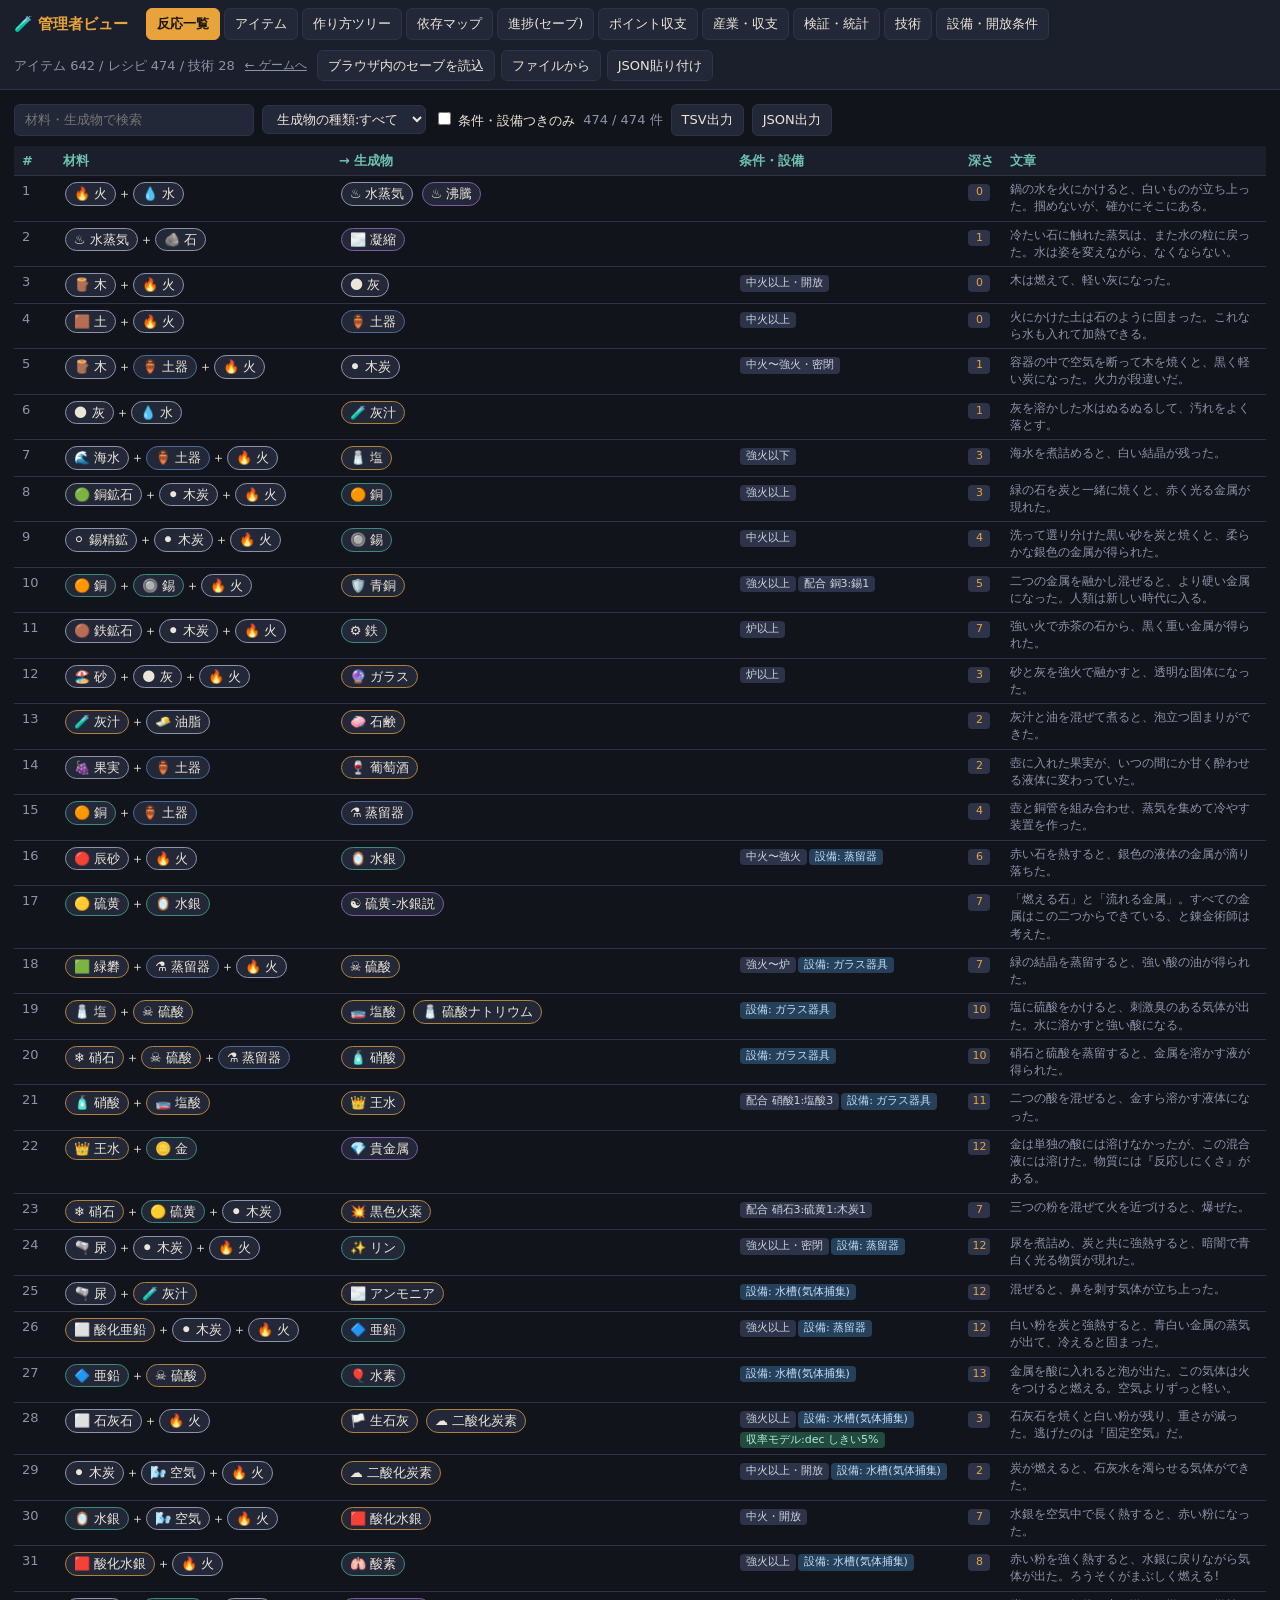
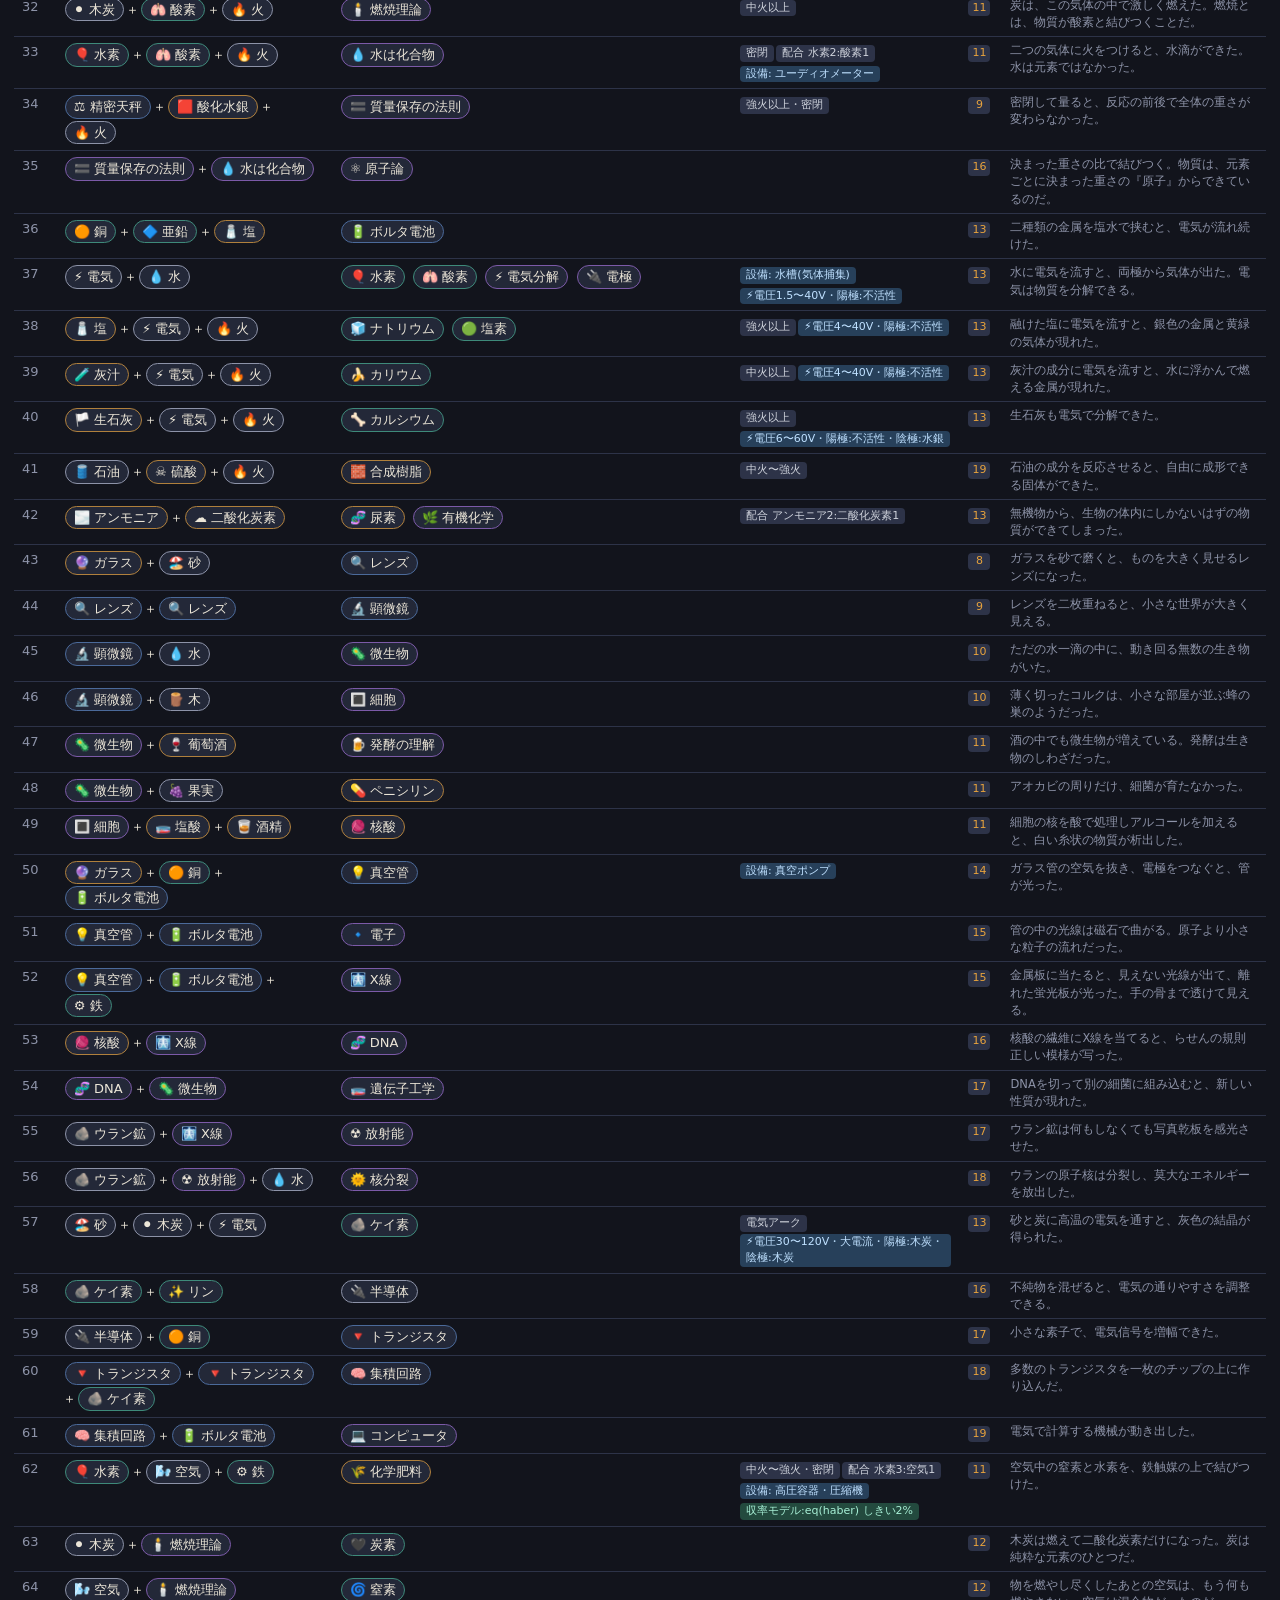
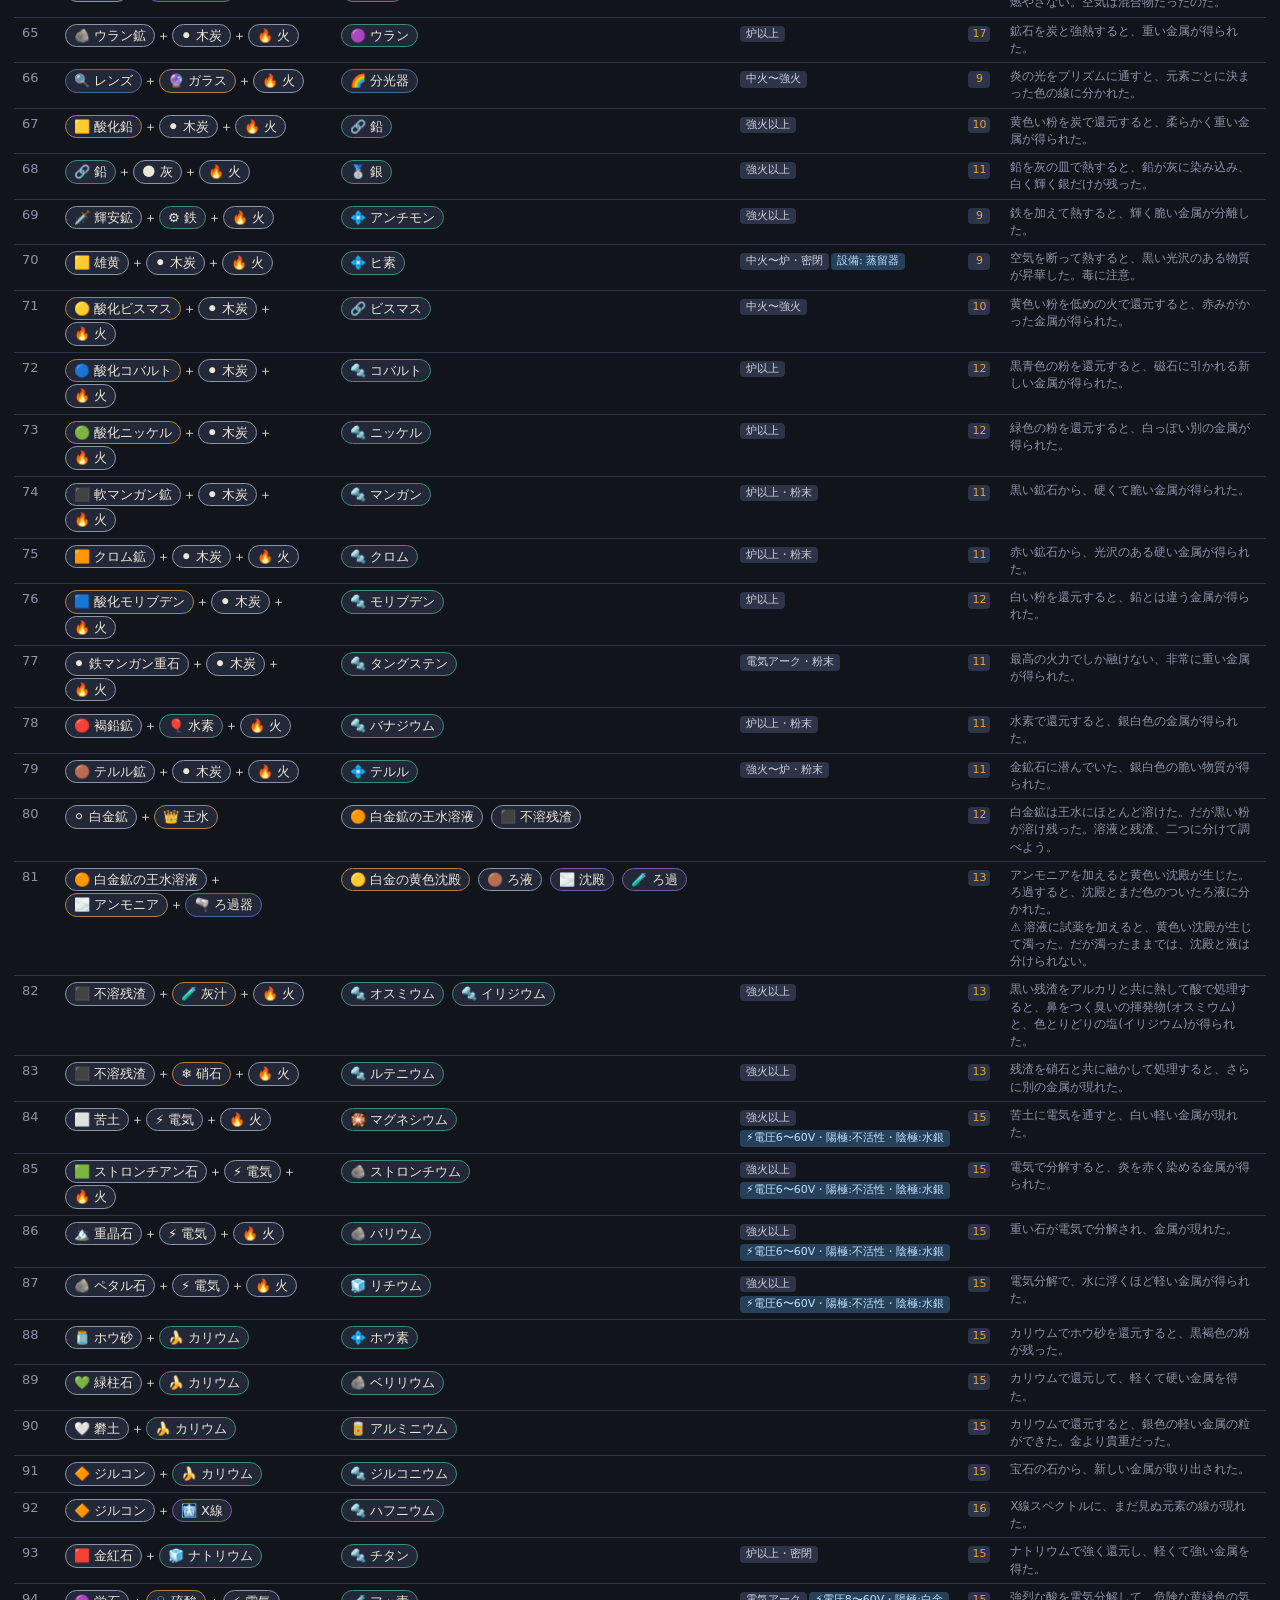
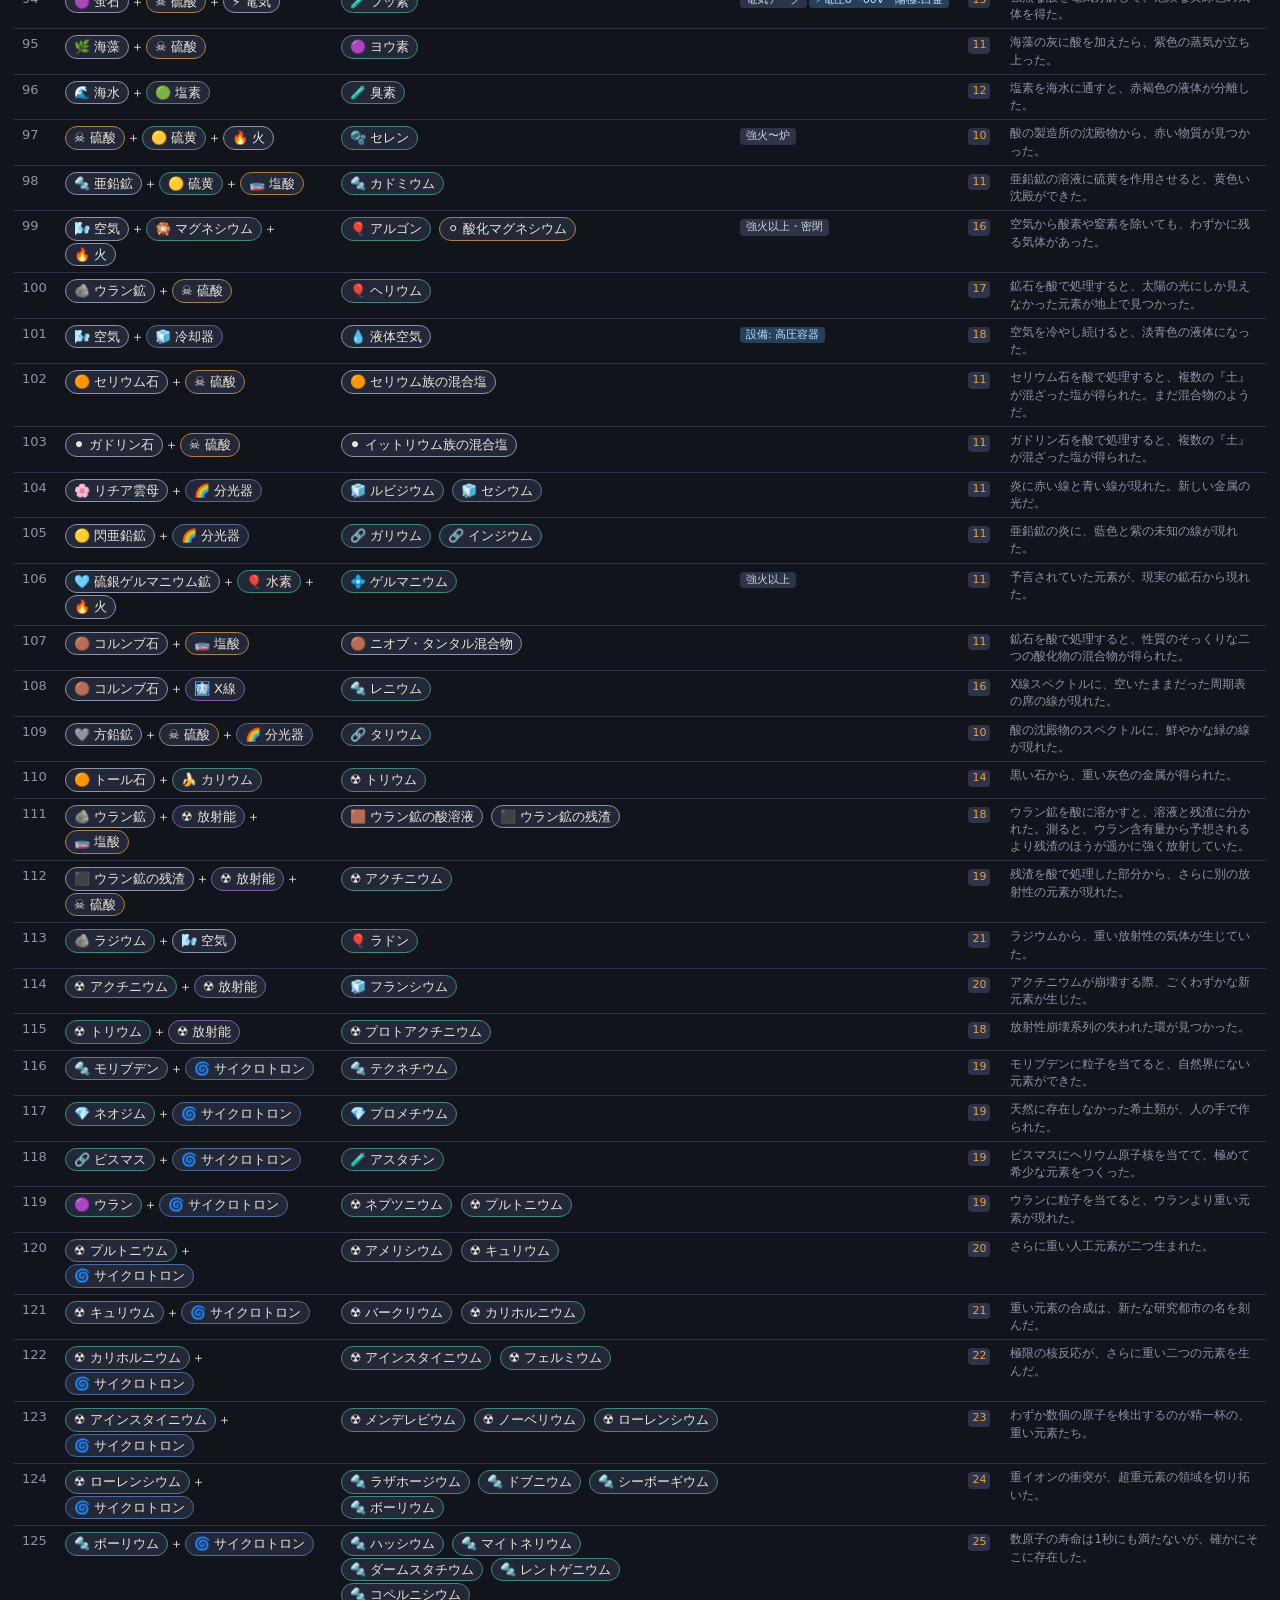
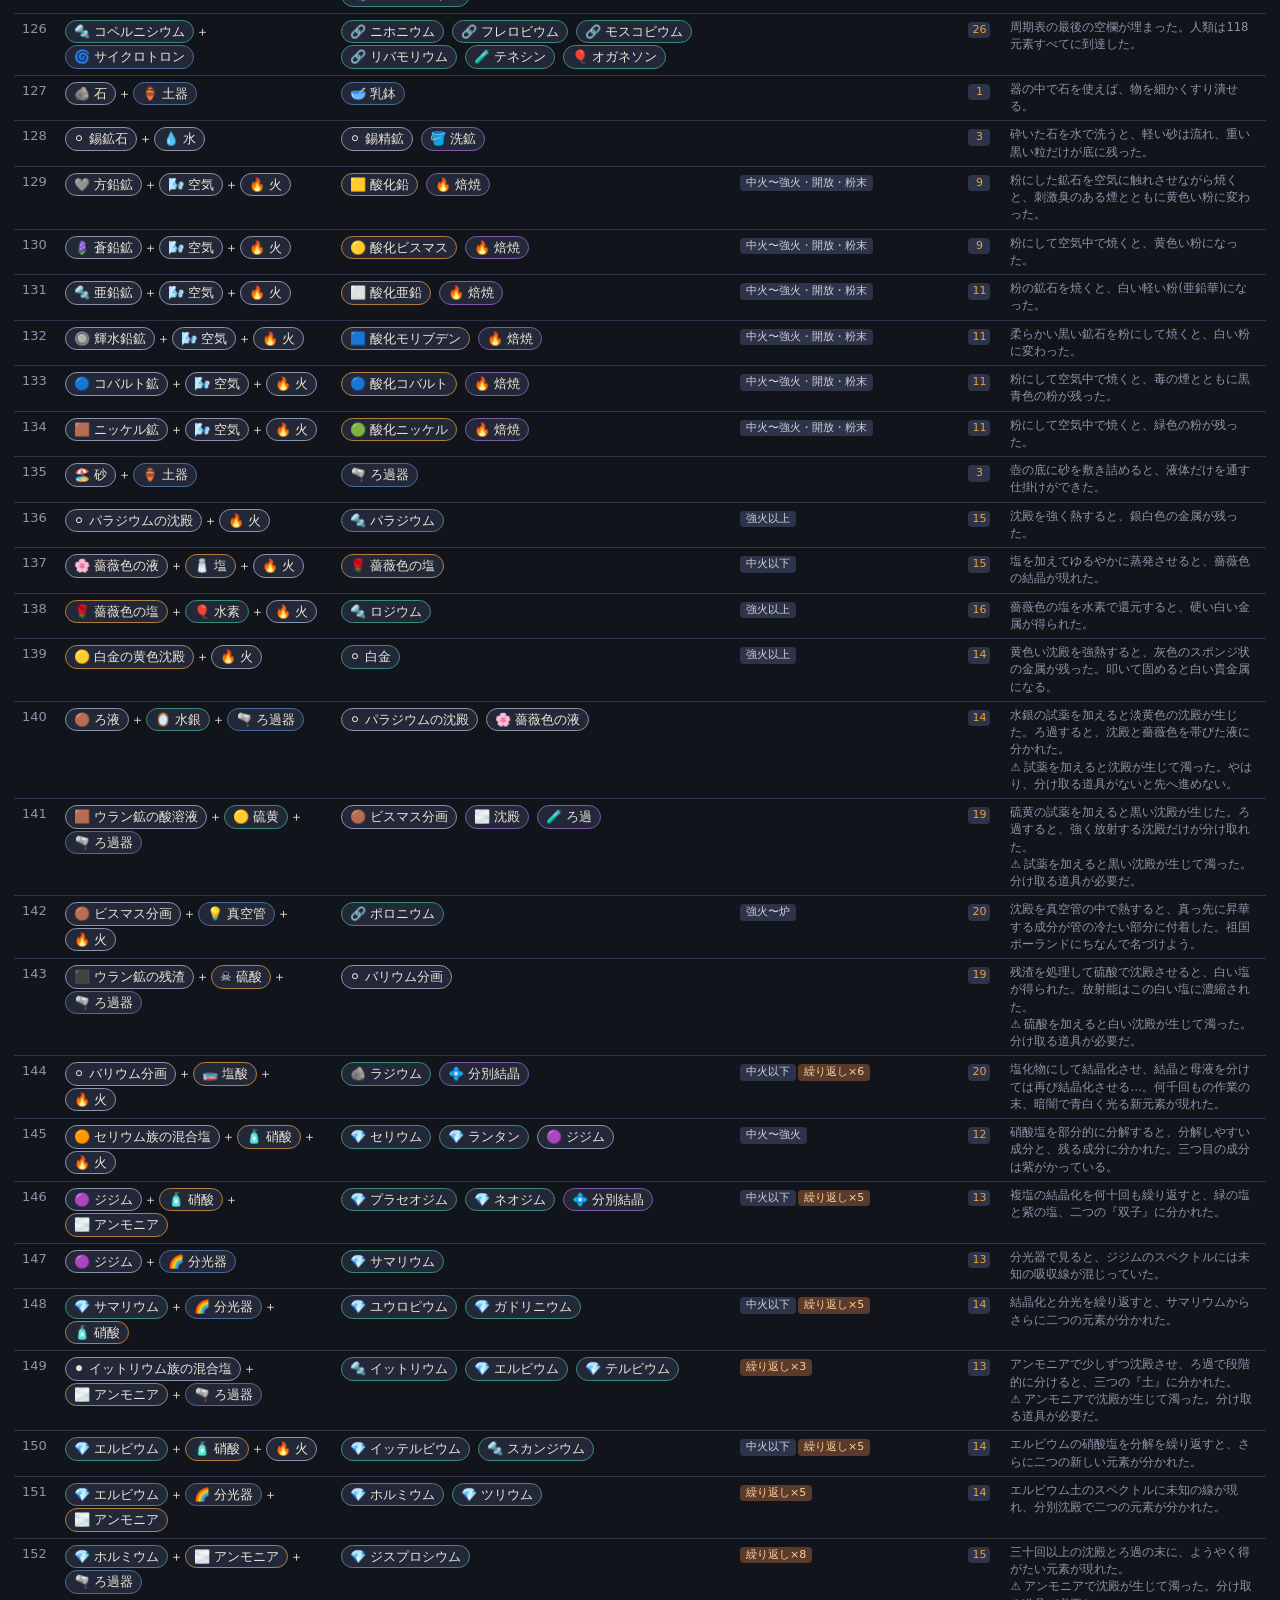
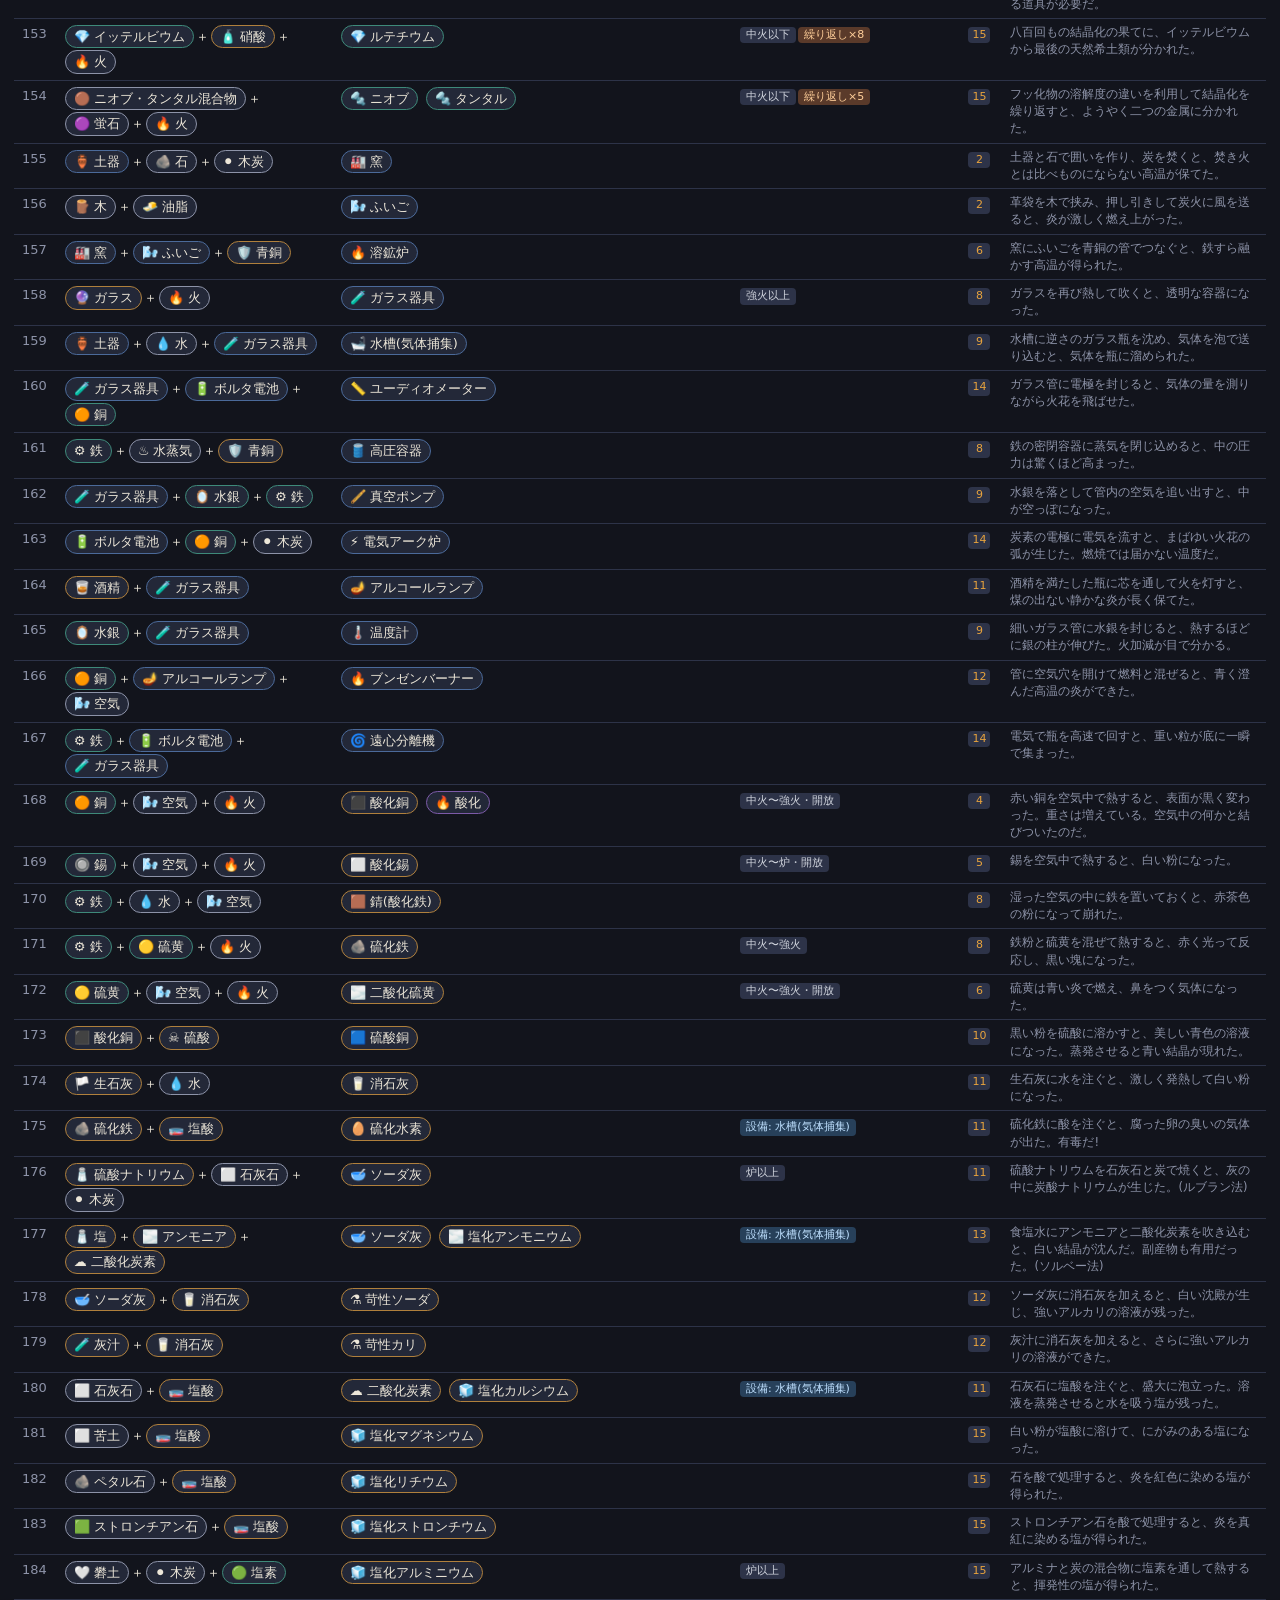
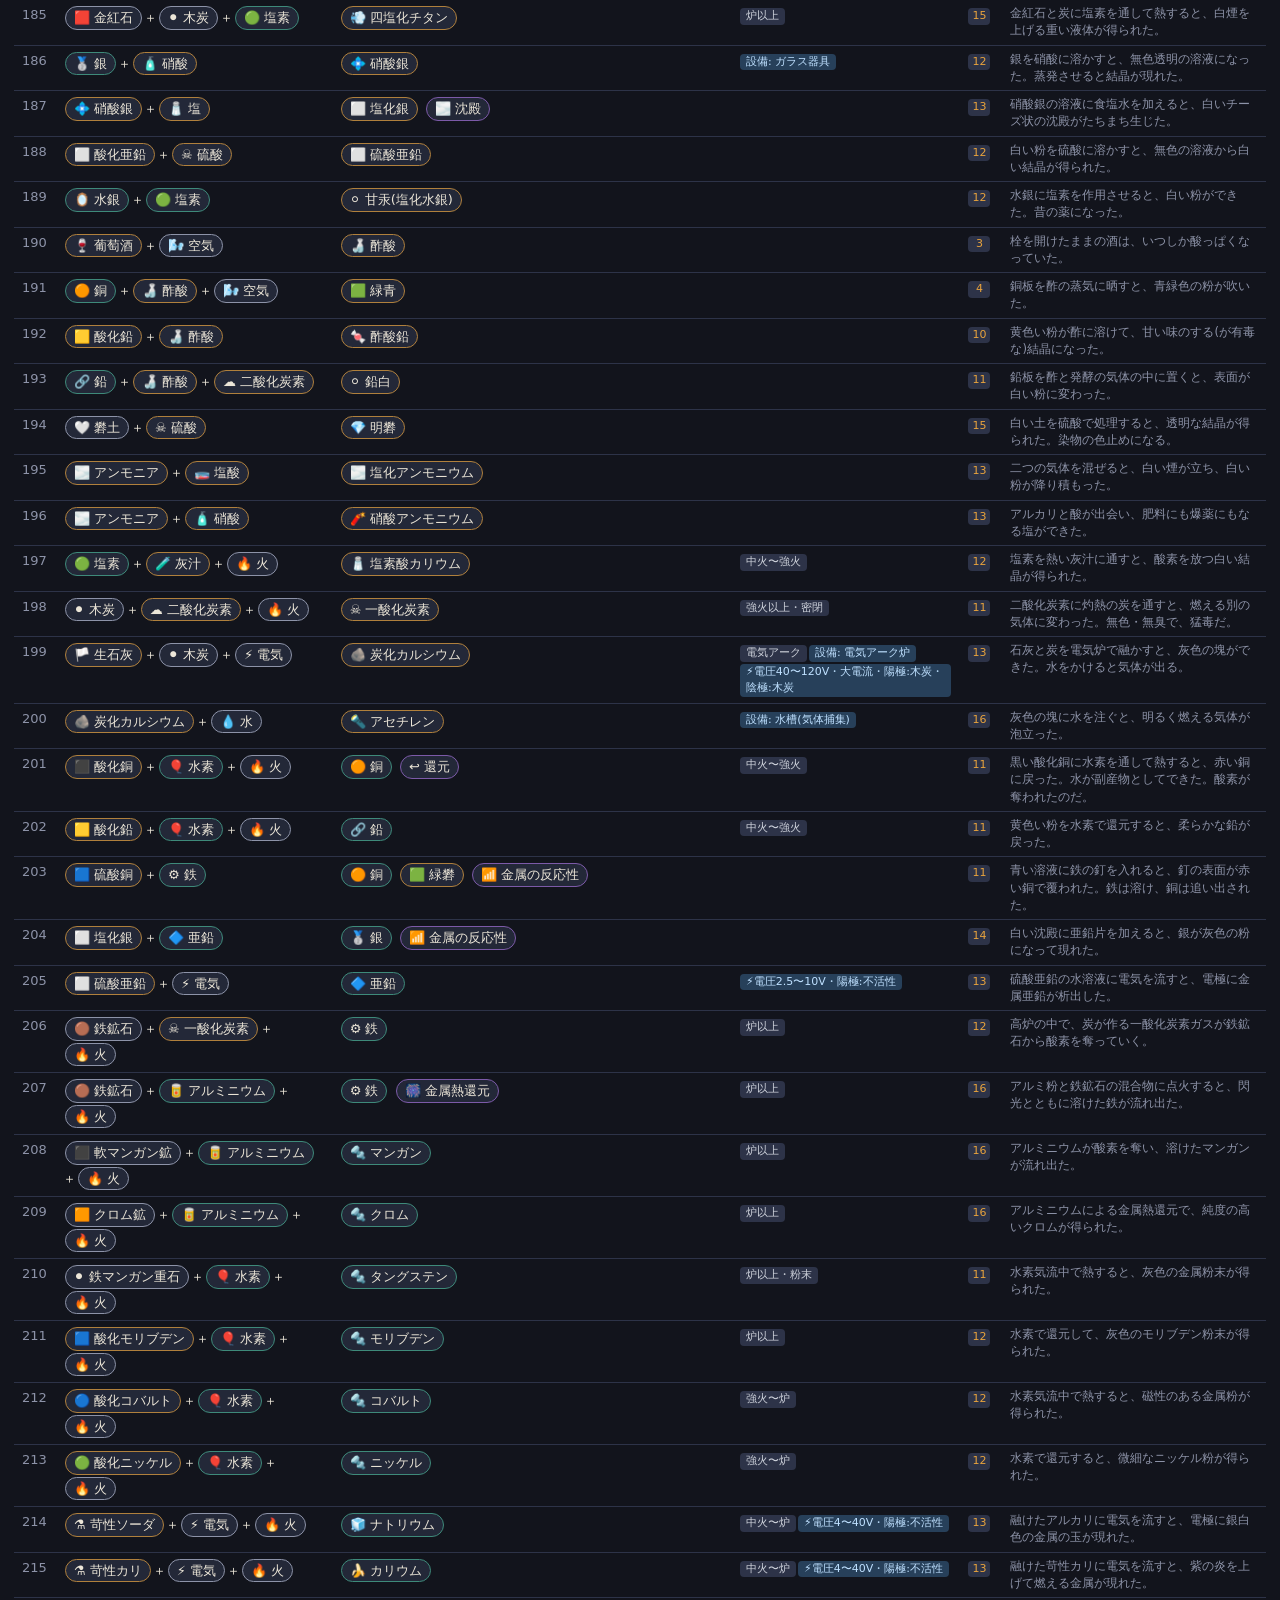
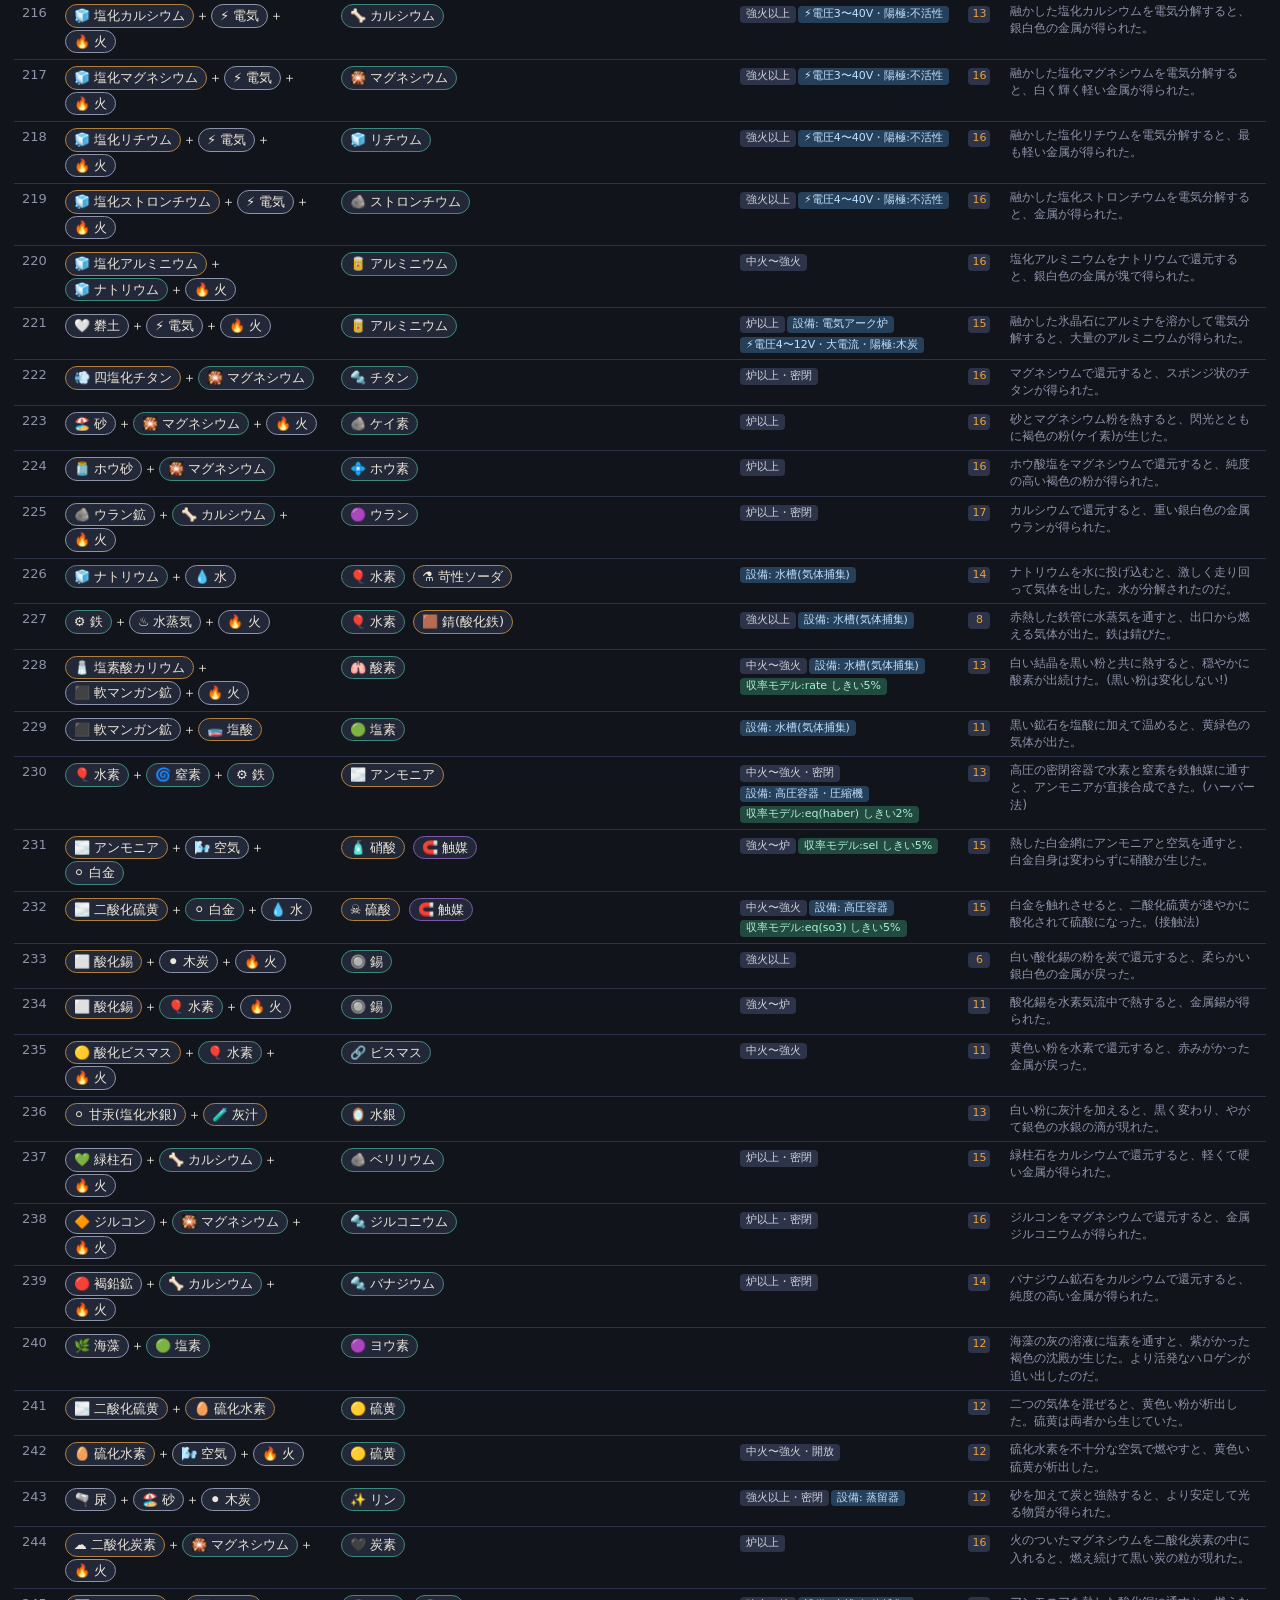
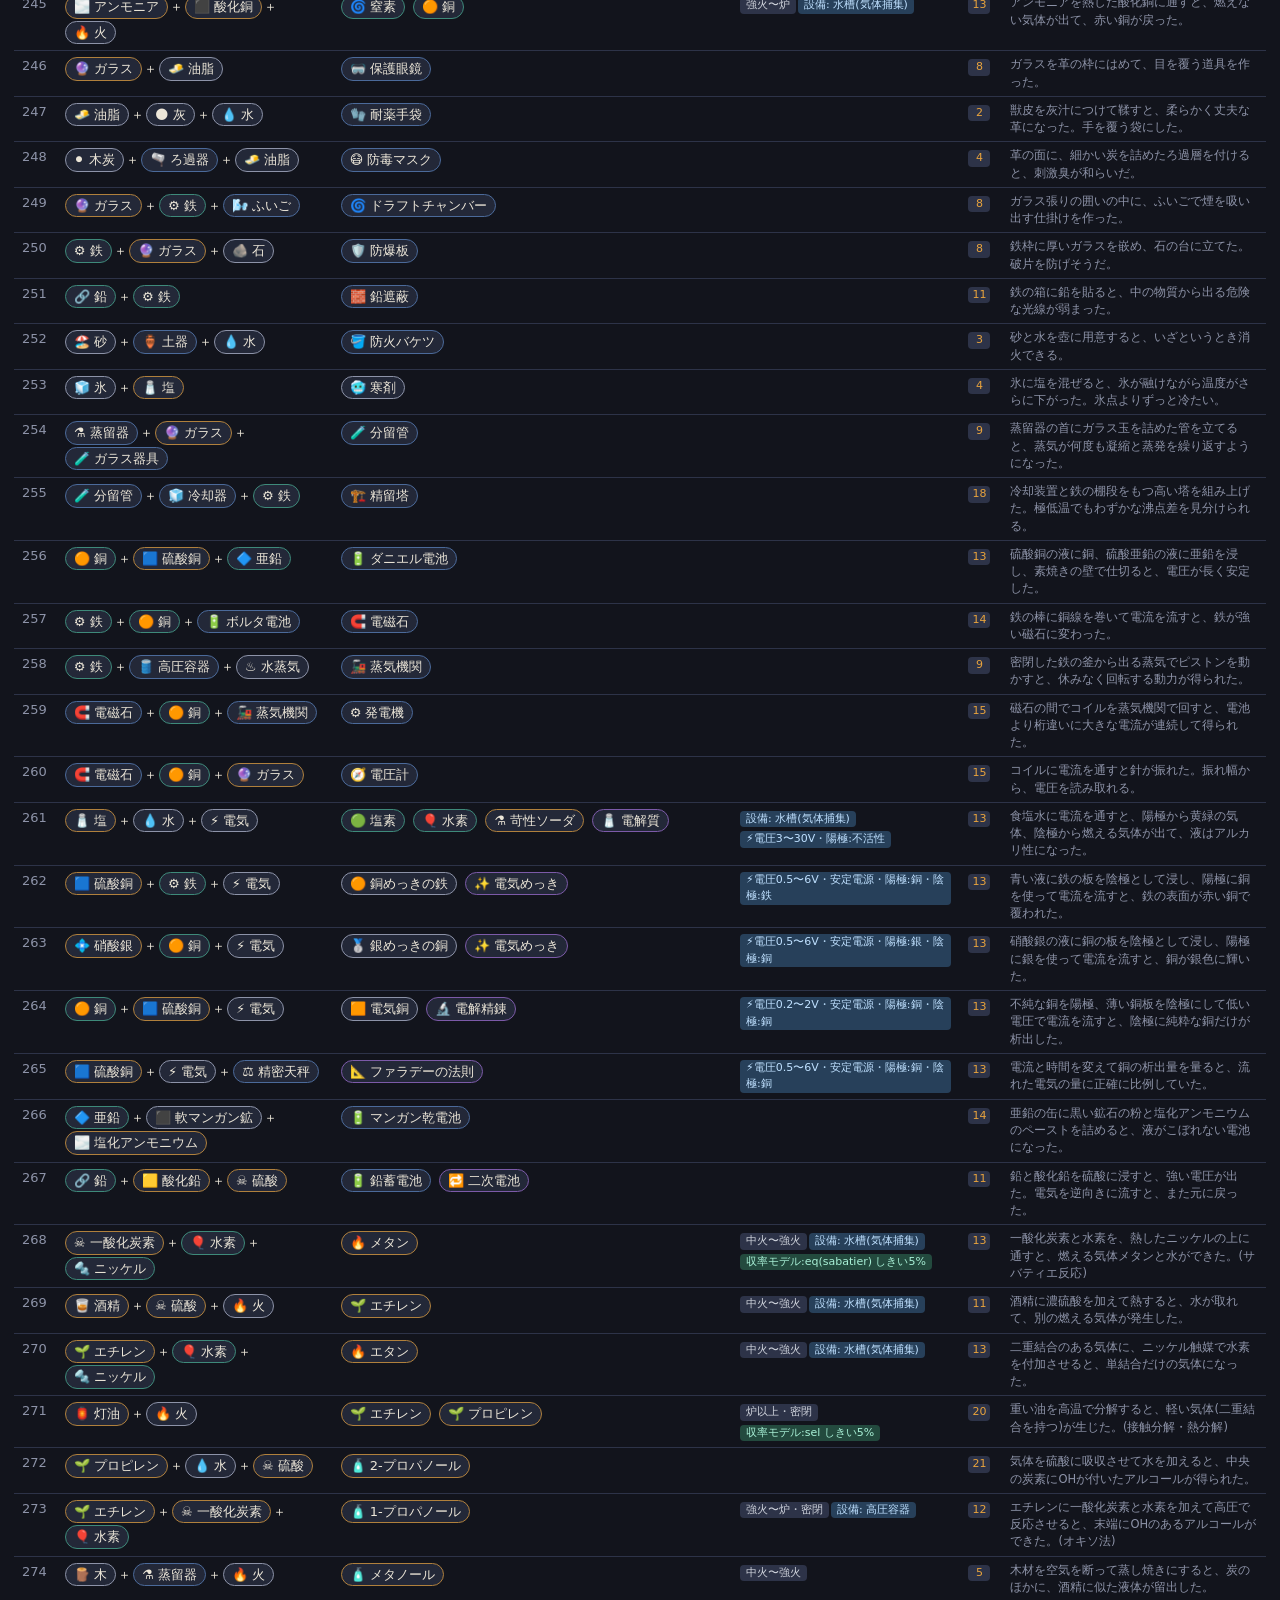
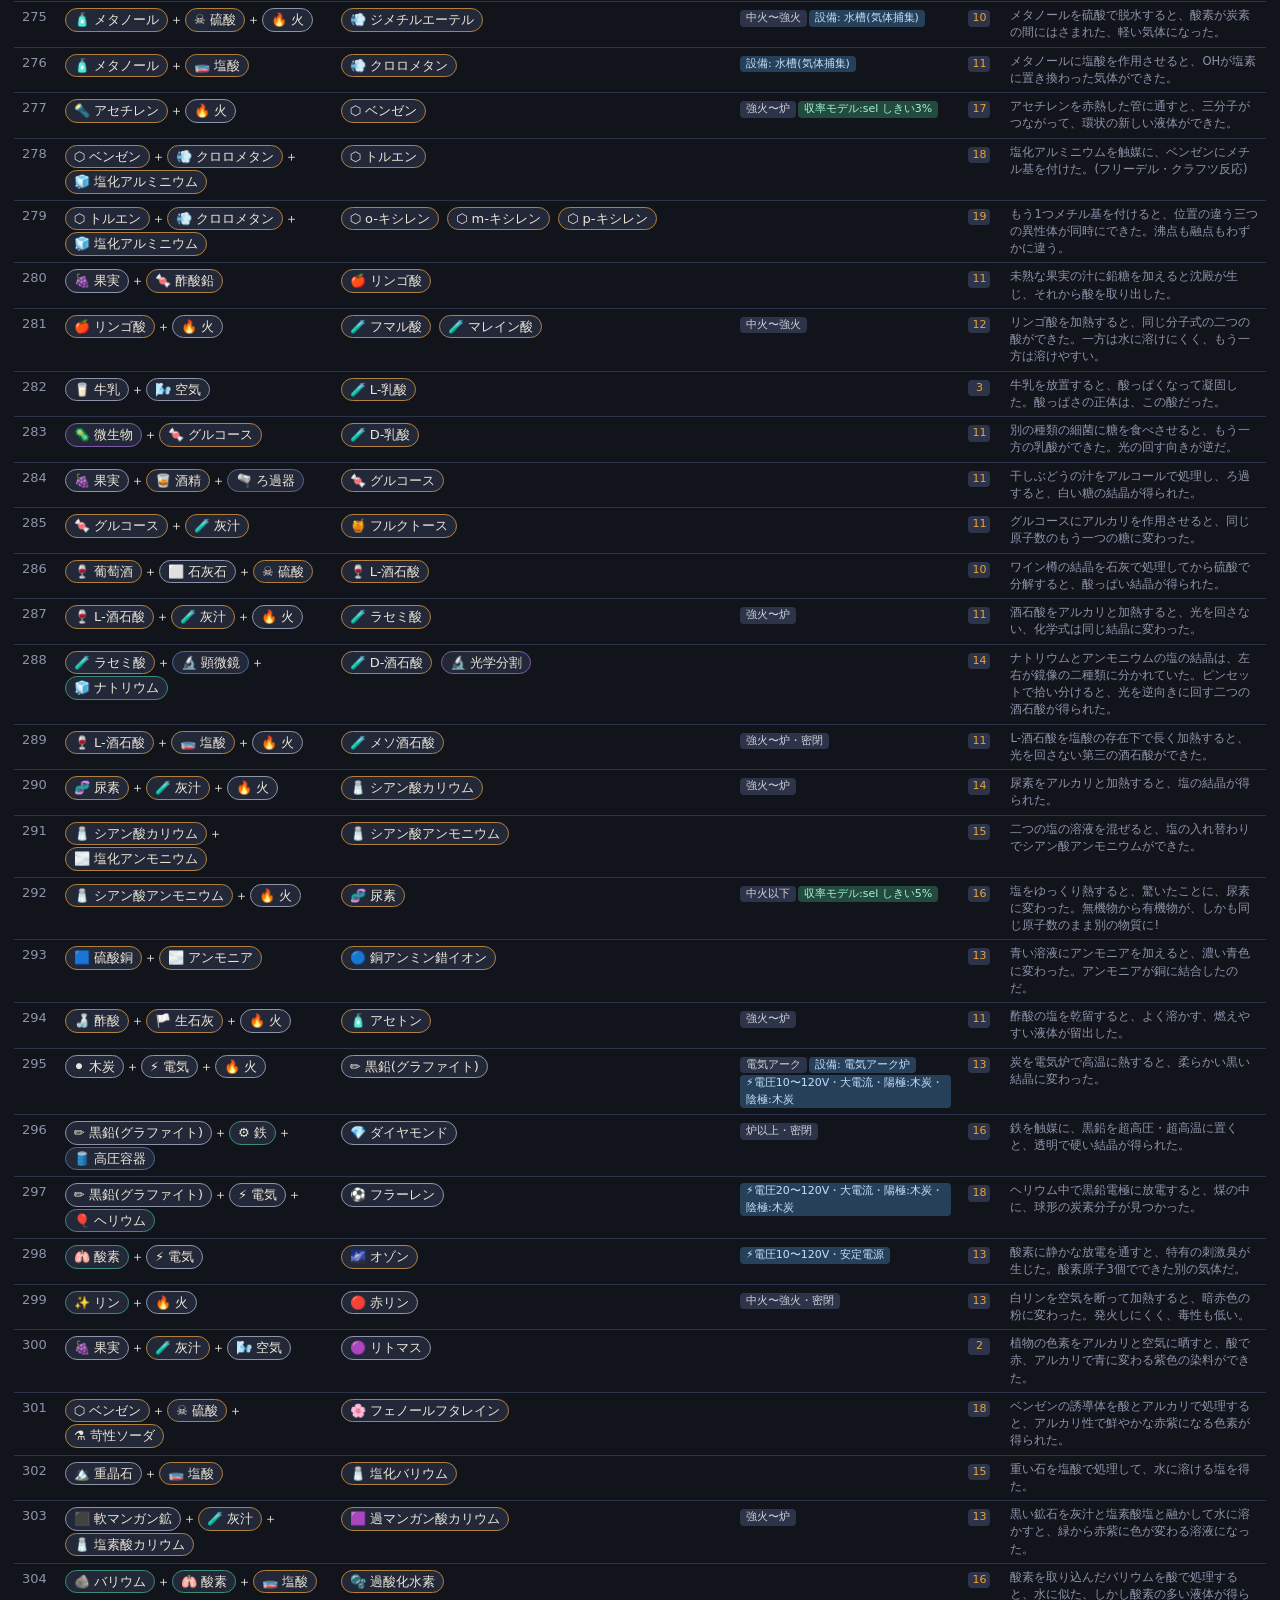
==== commit 0b354408: "feat: Add economic calculations for industry management and balance validation" ====
--- a/admin.html
+++ b/admin.html
@@ -84,6 +84,7 @@
 <script src="elements_inorg2.js"></script>
 <script src="elements_adv.js"></script>
 <script src="elements_nat.js"></script>
+<script src="elements_econ.js"></script>
 <script src="admin.js"></script>
 </body>
 </html>
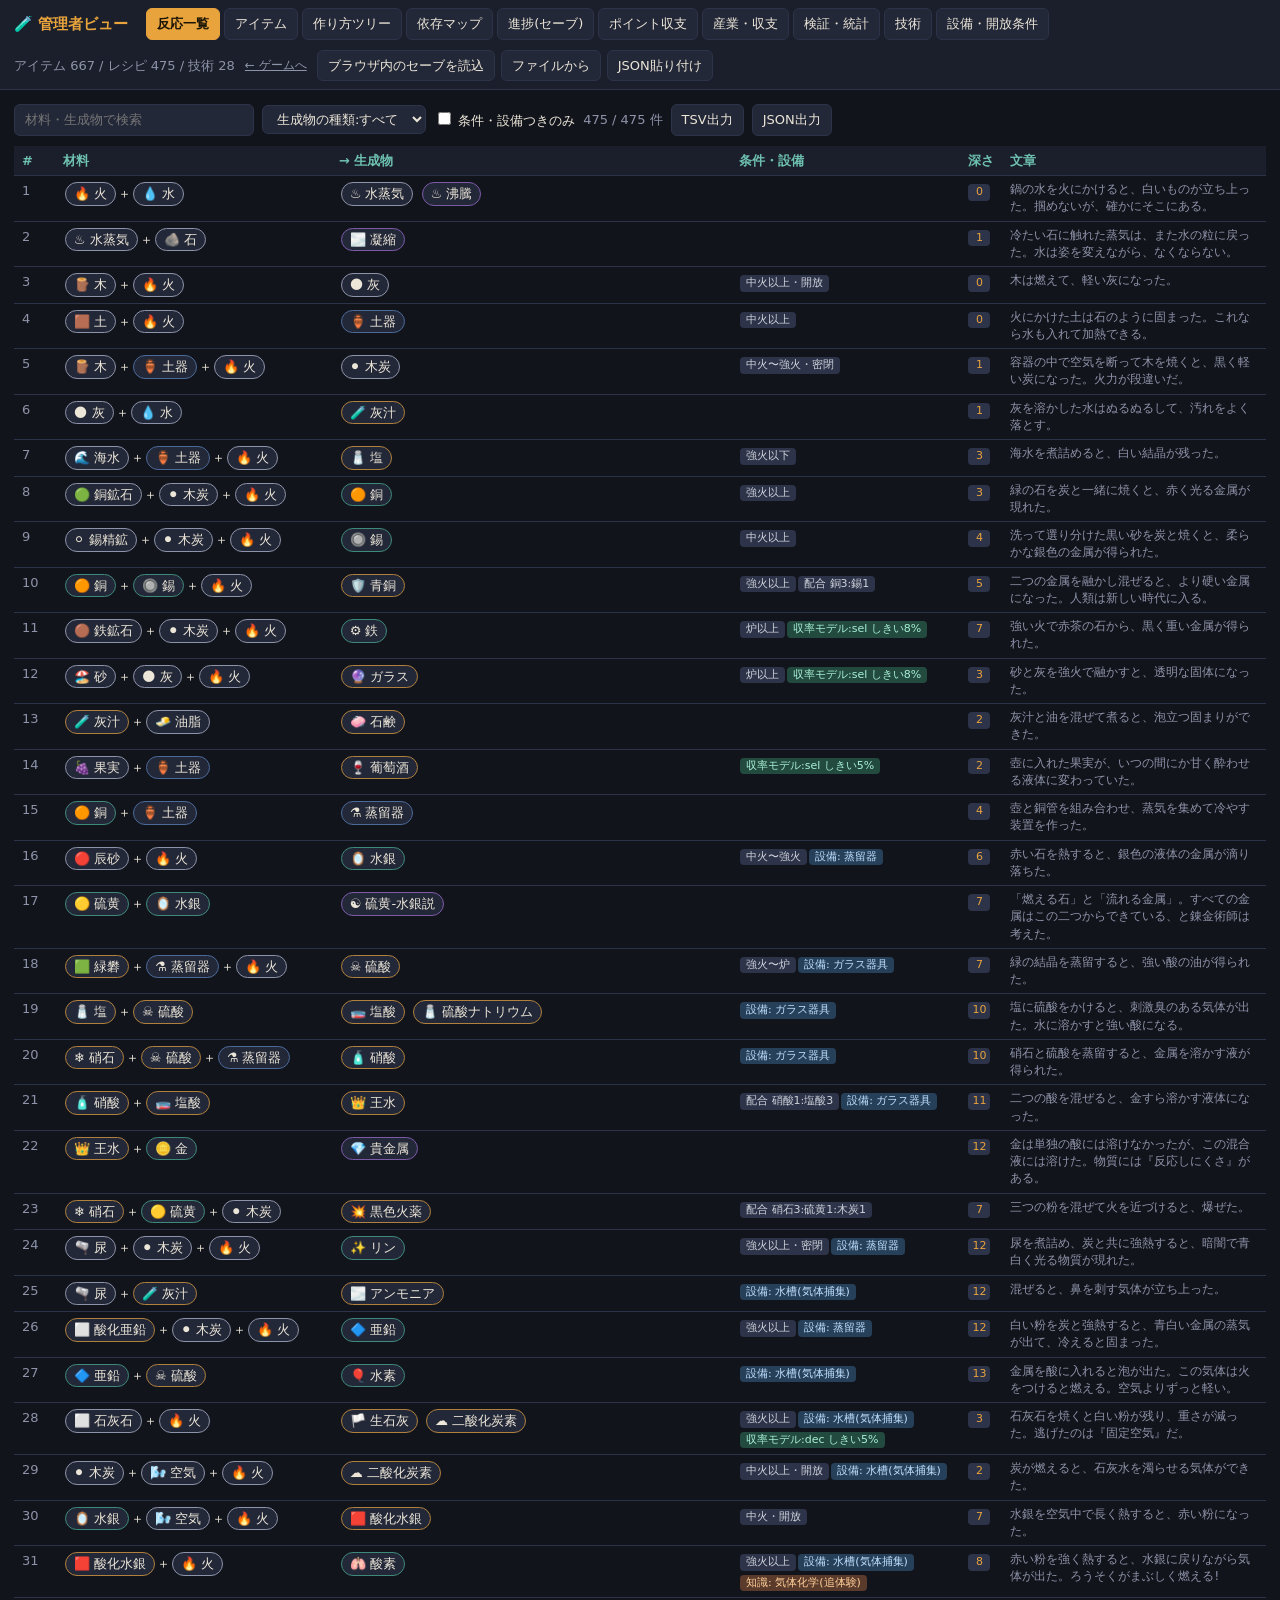
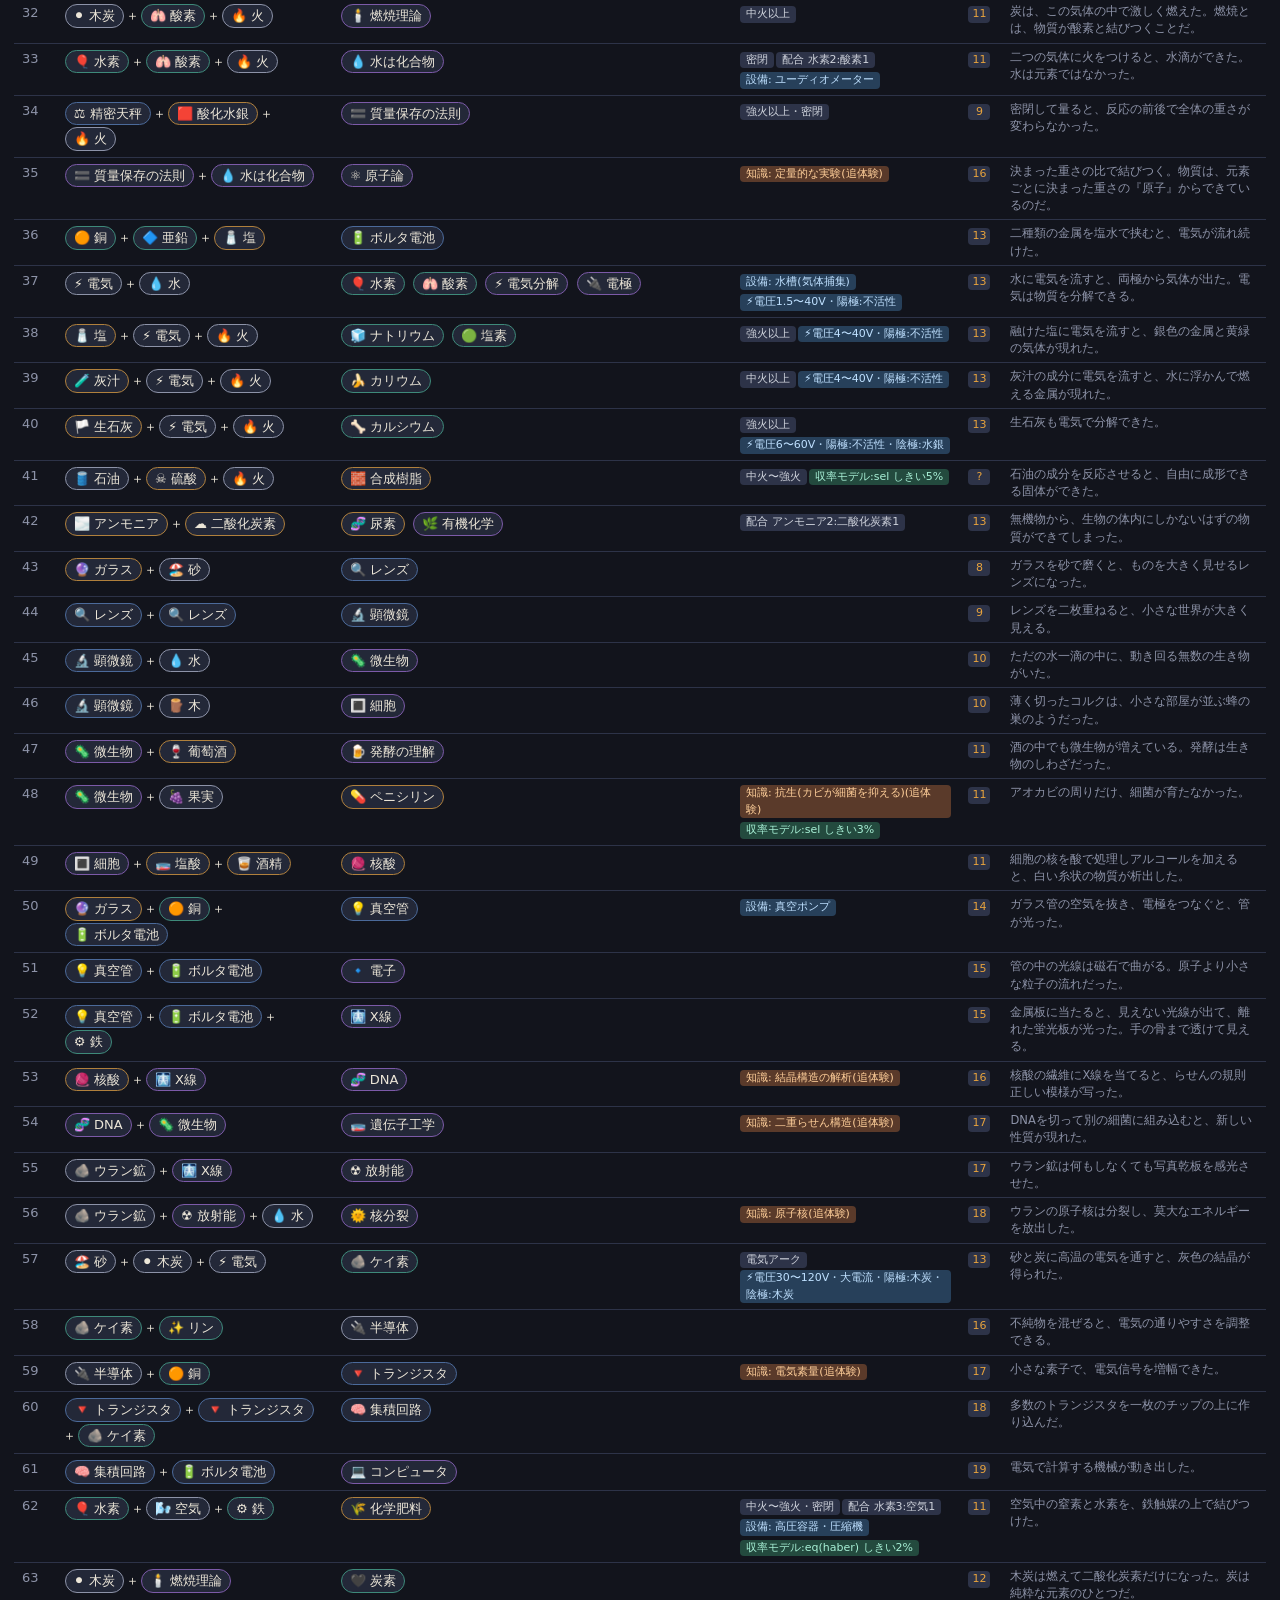
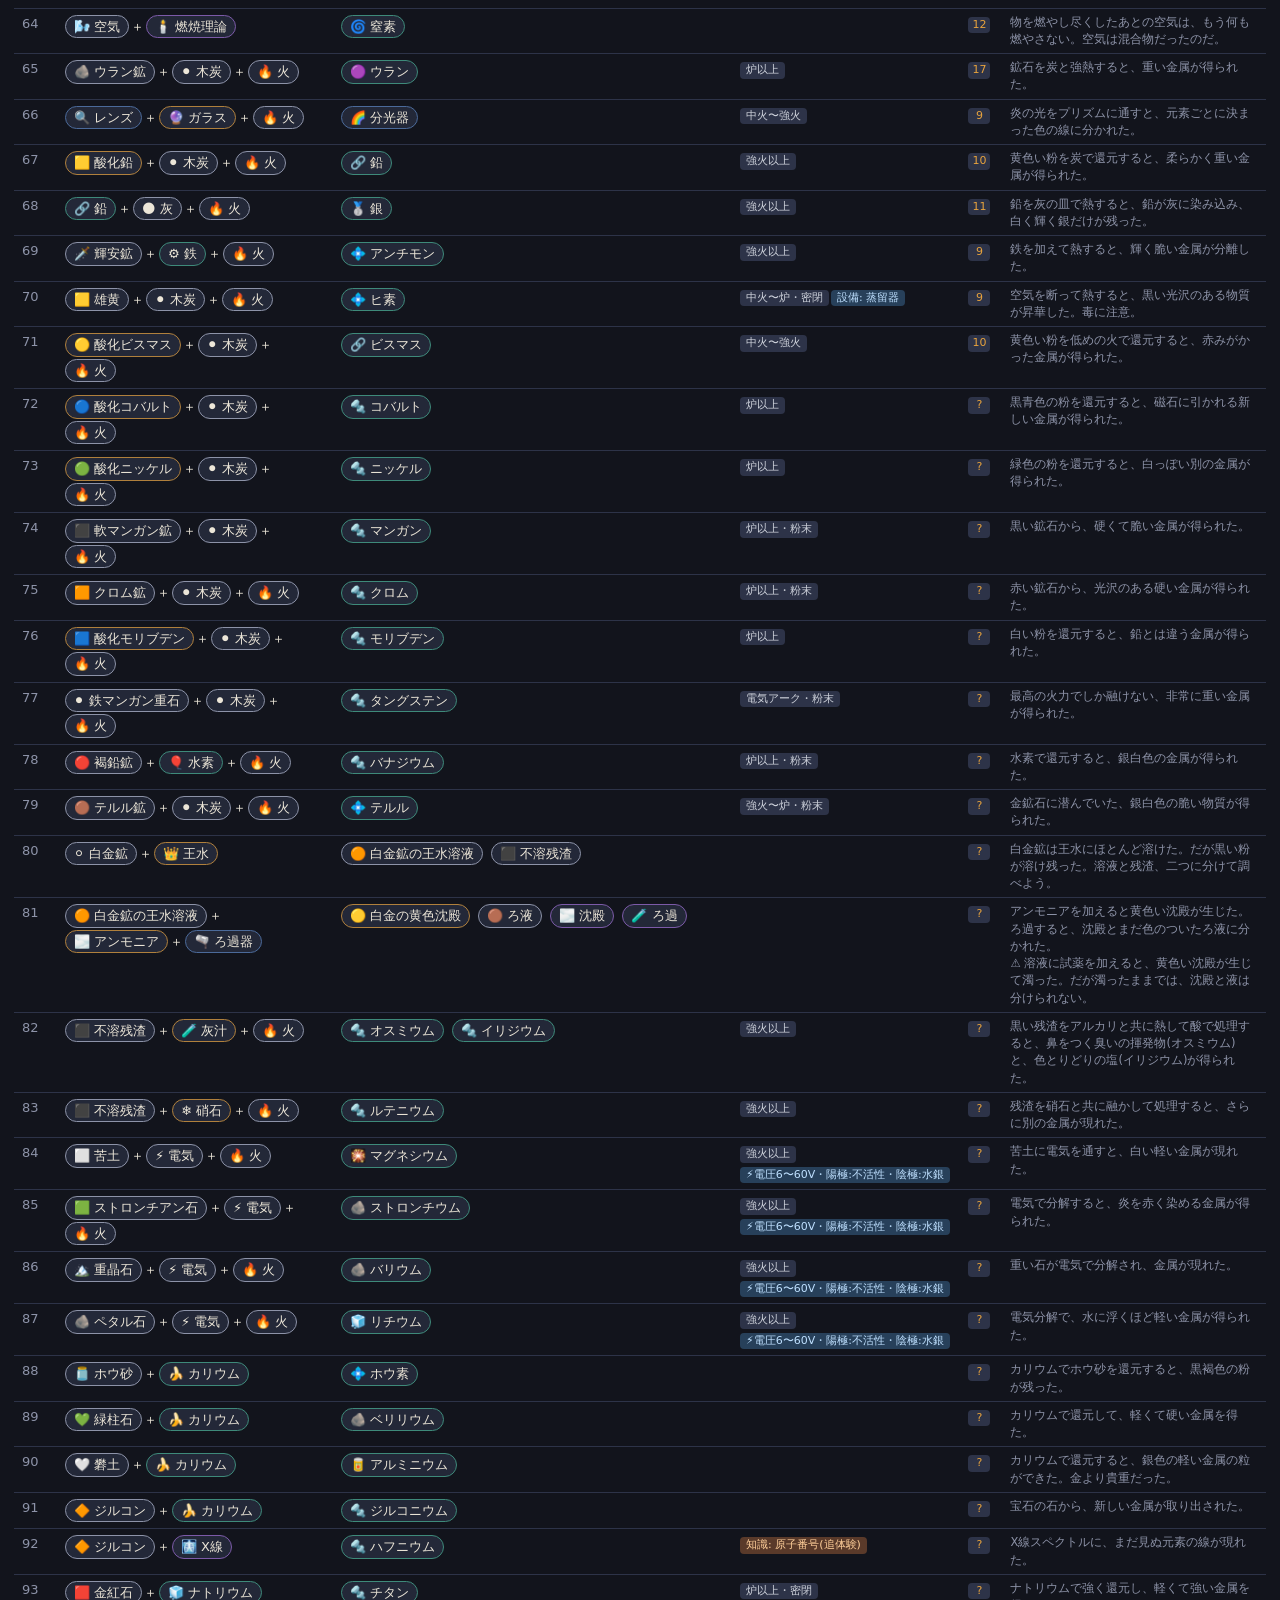
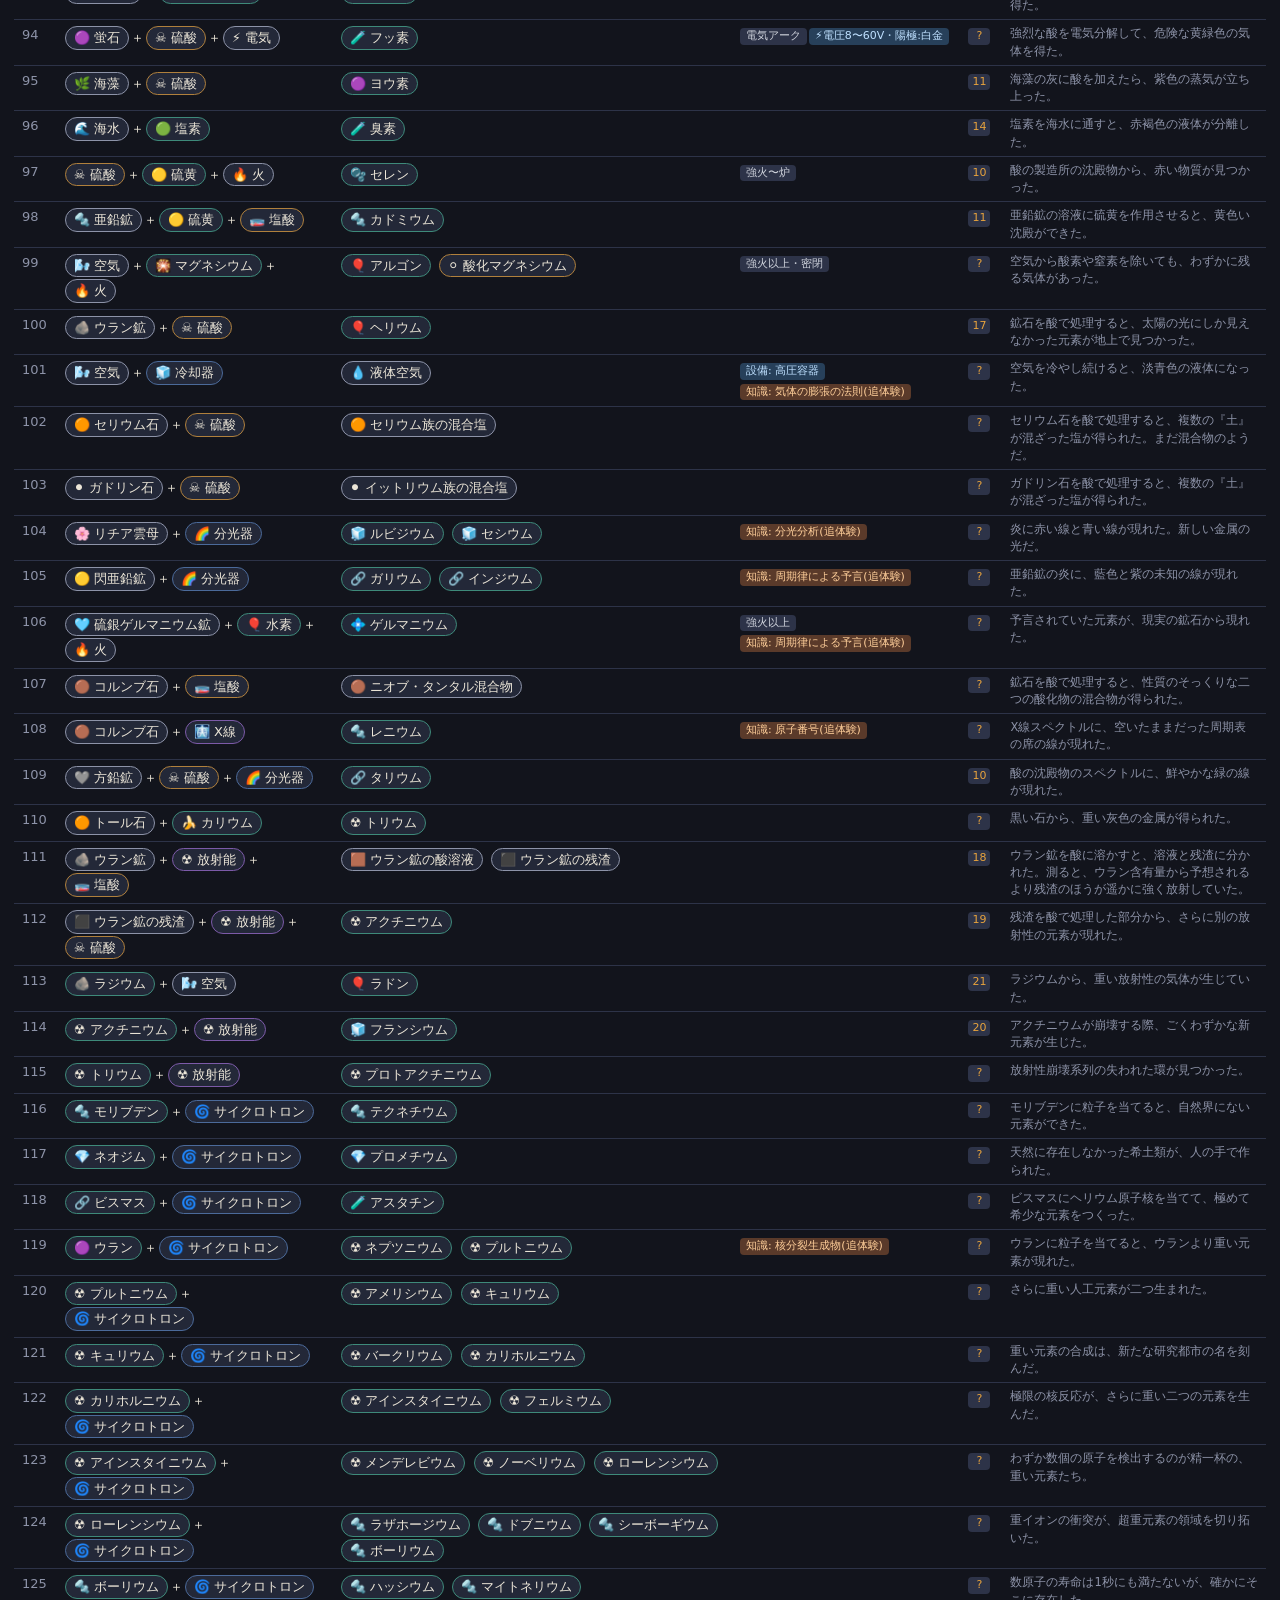
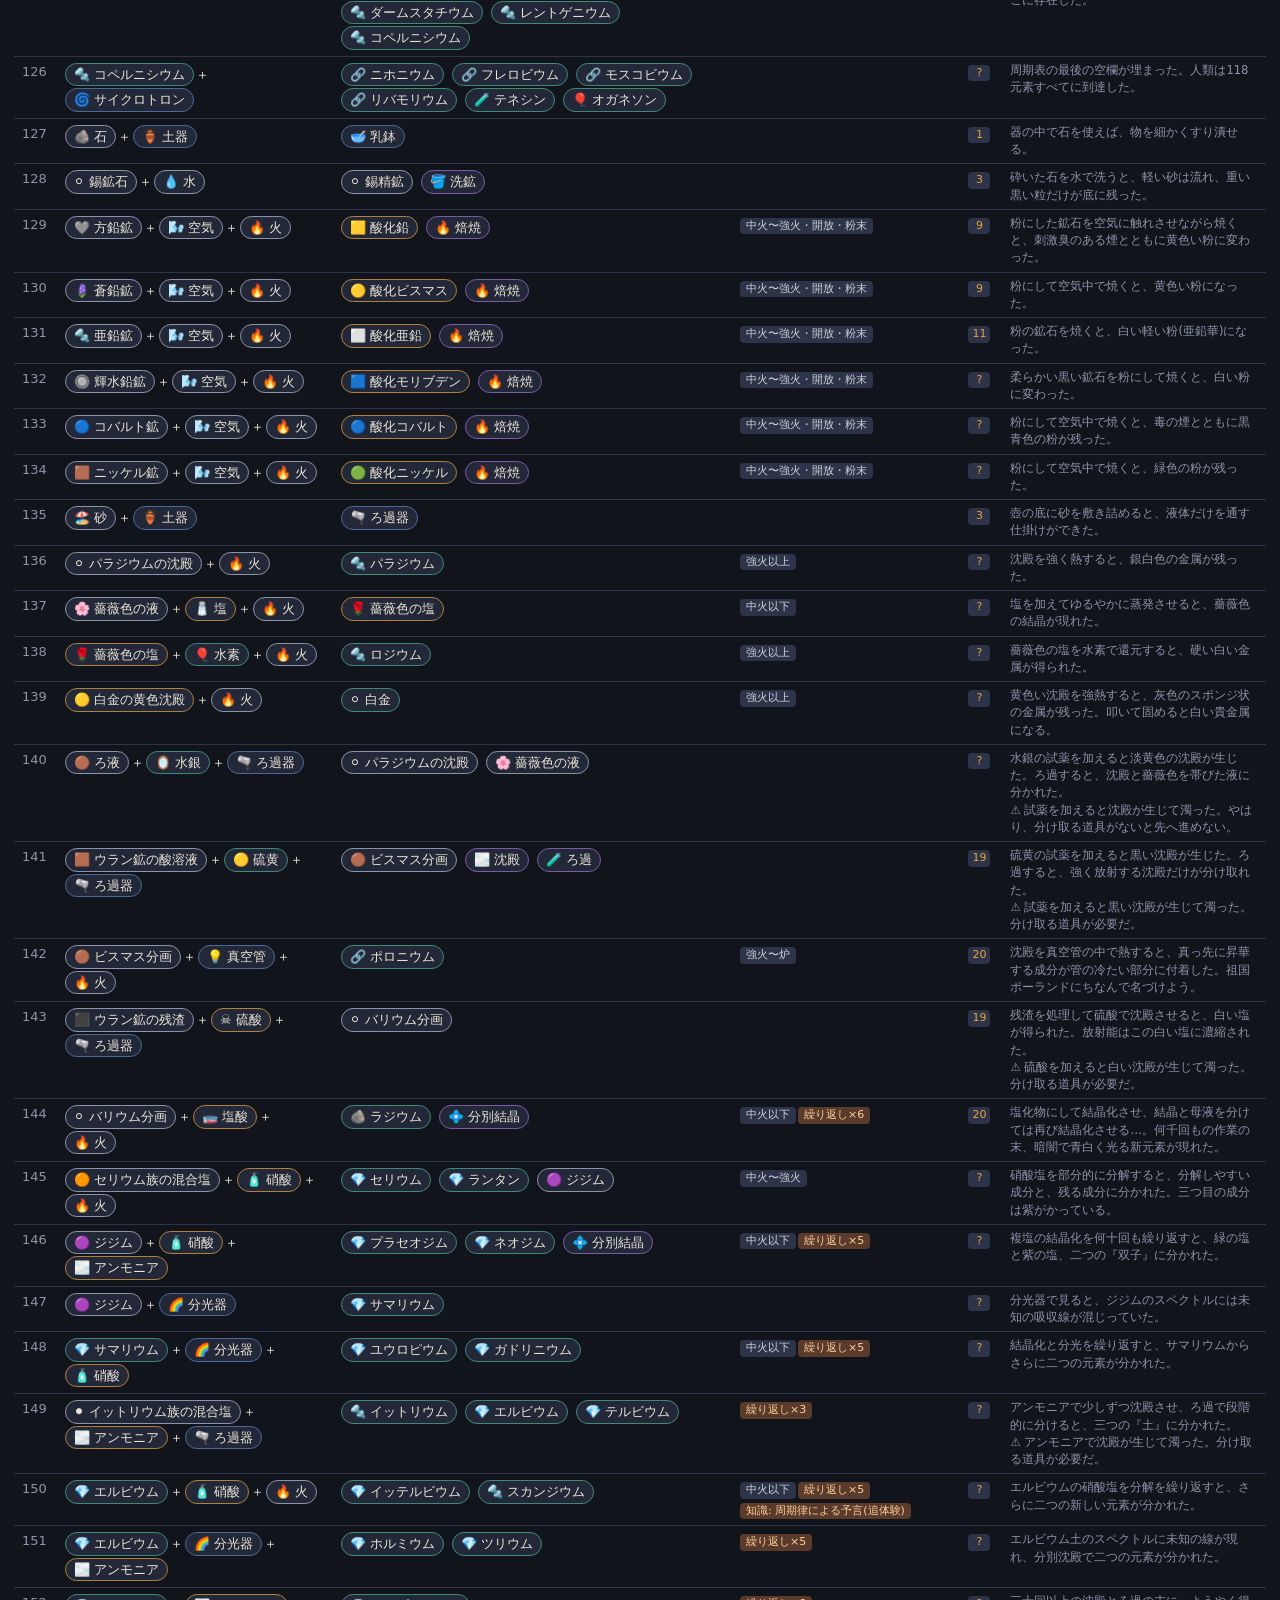
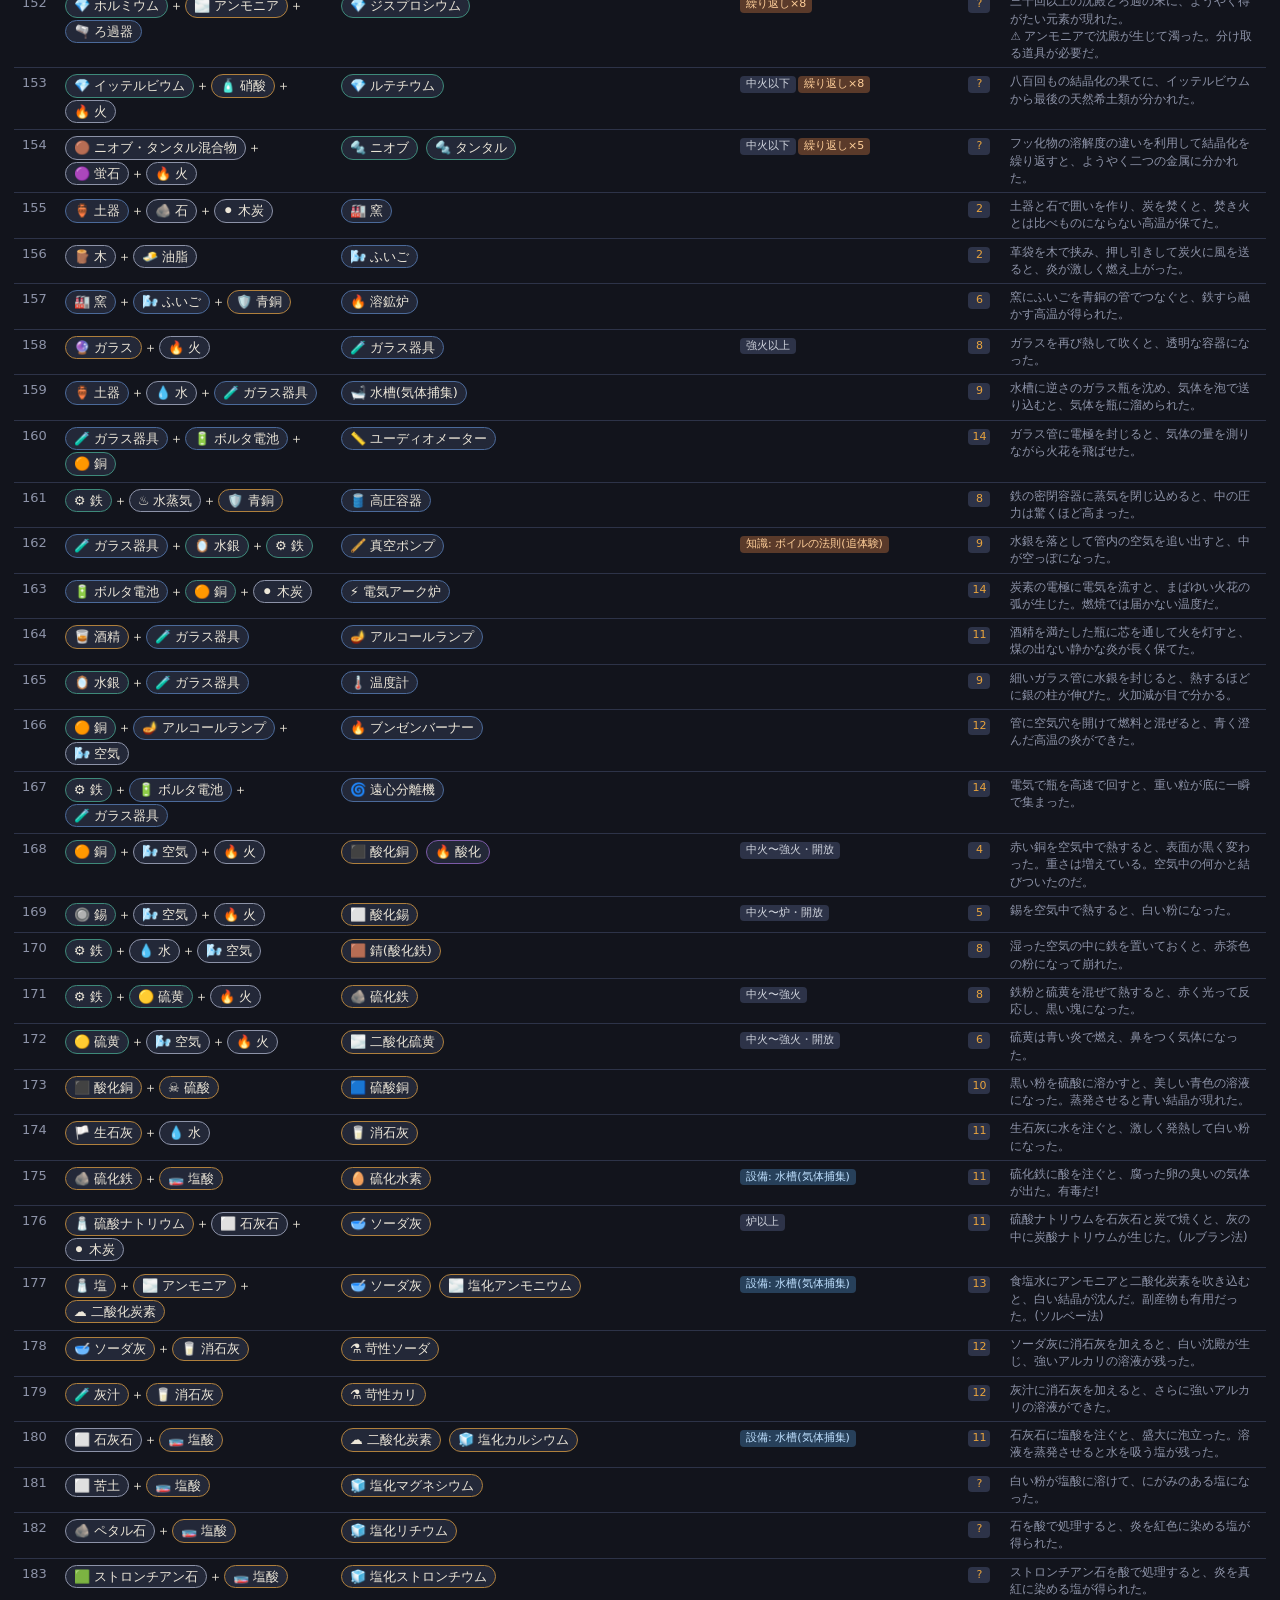
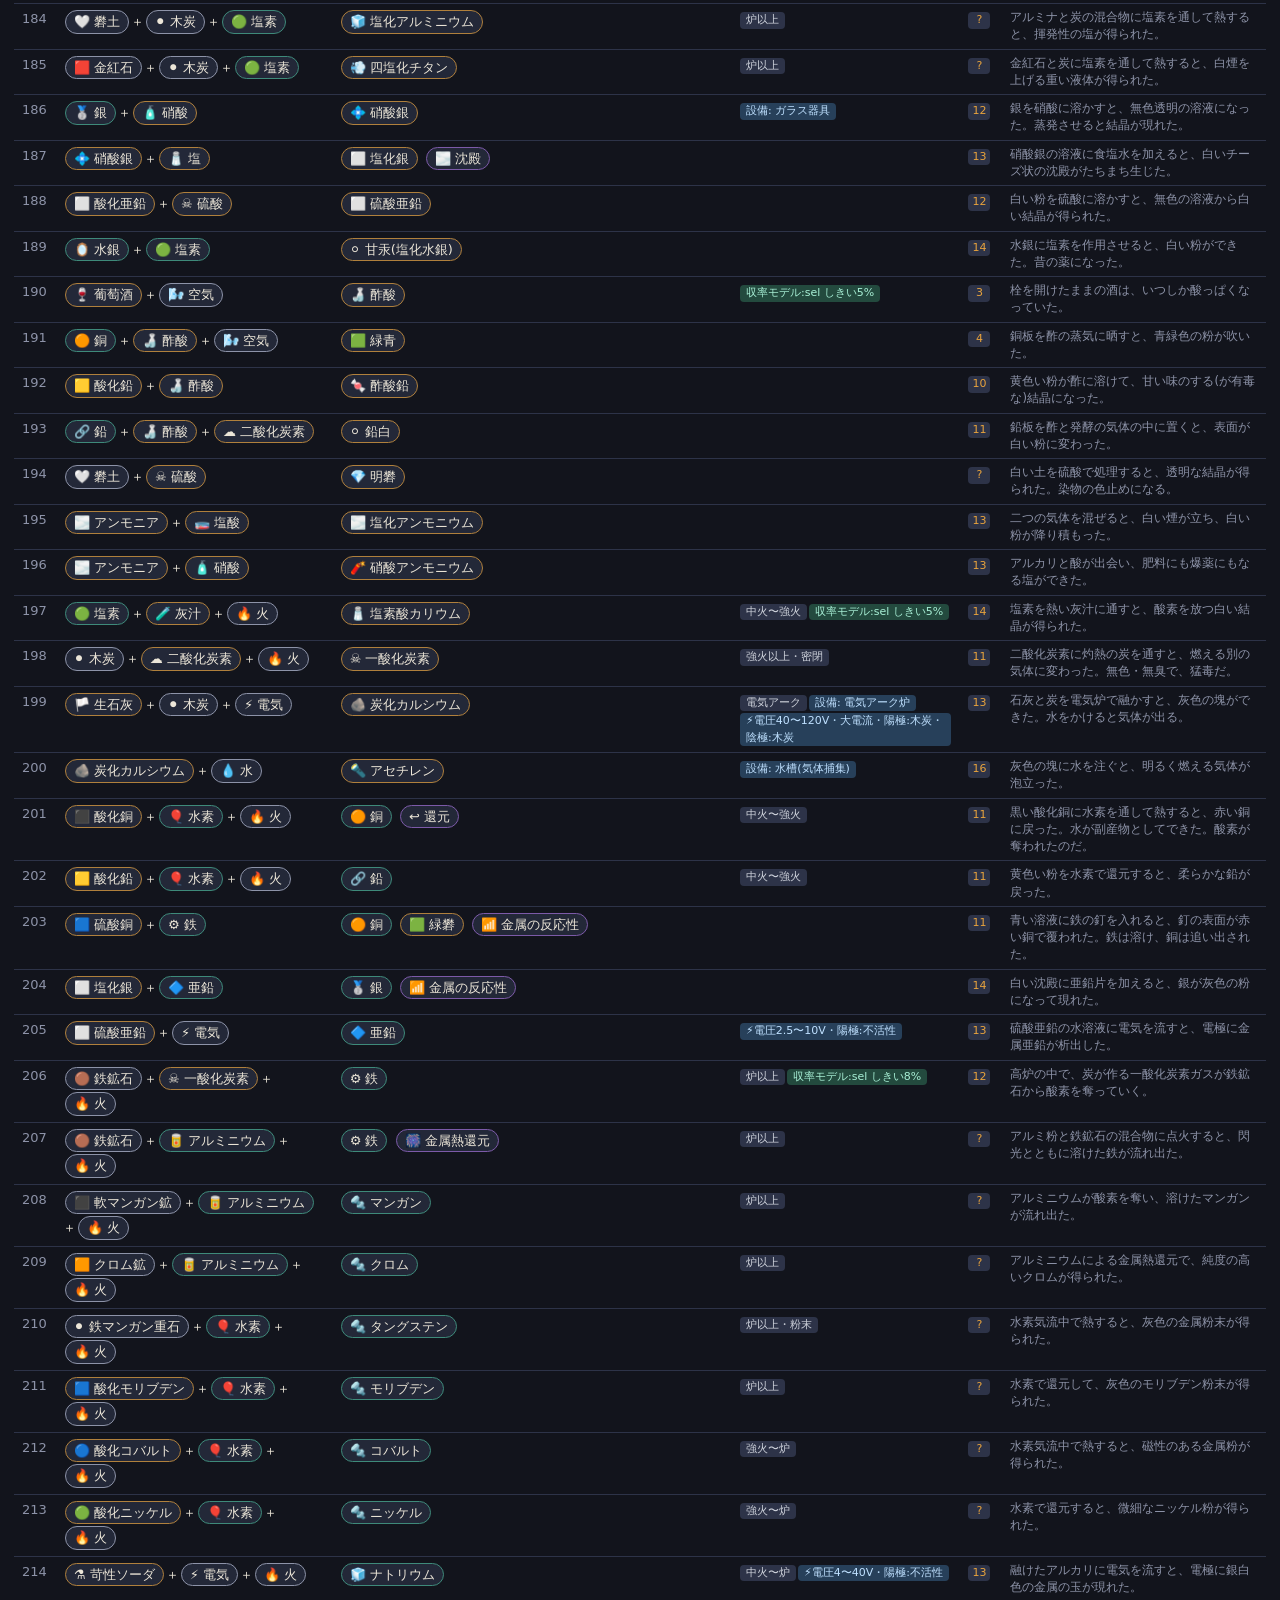
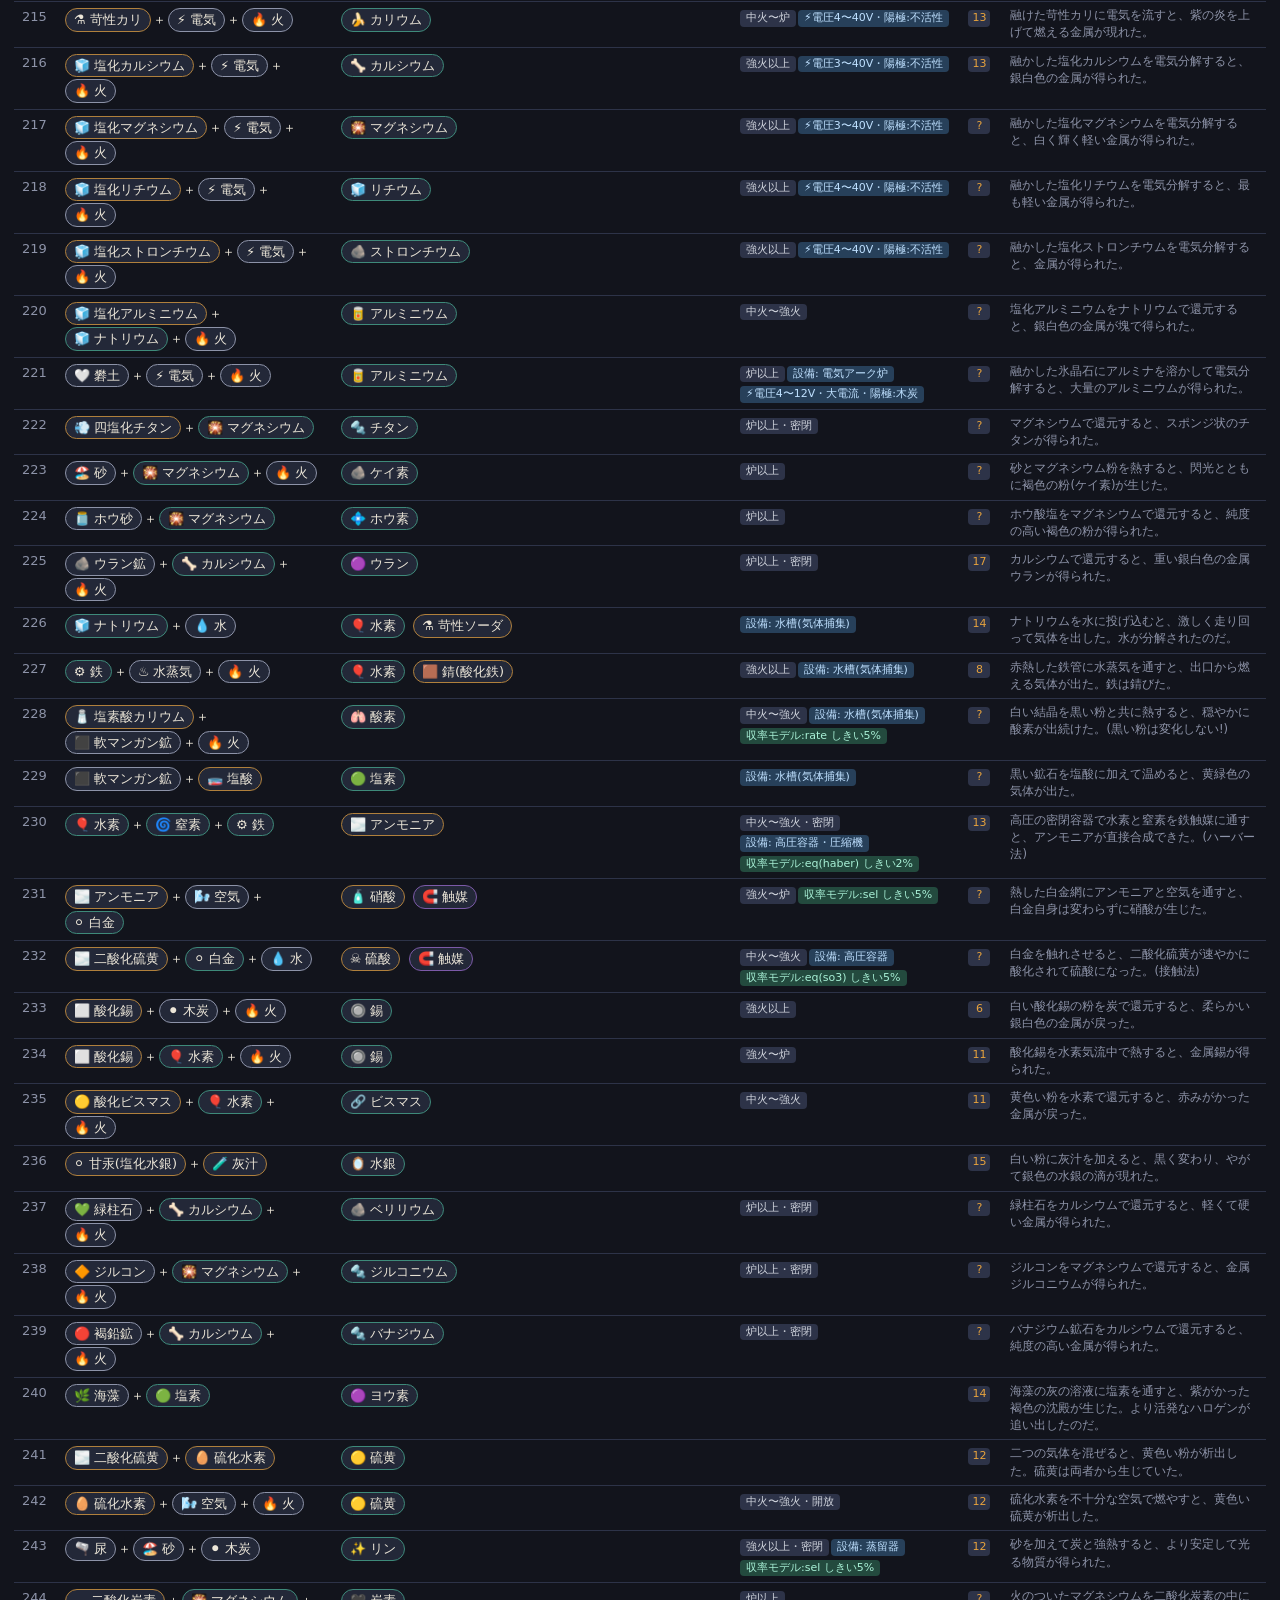
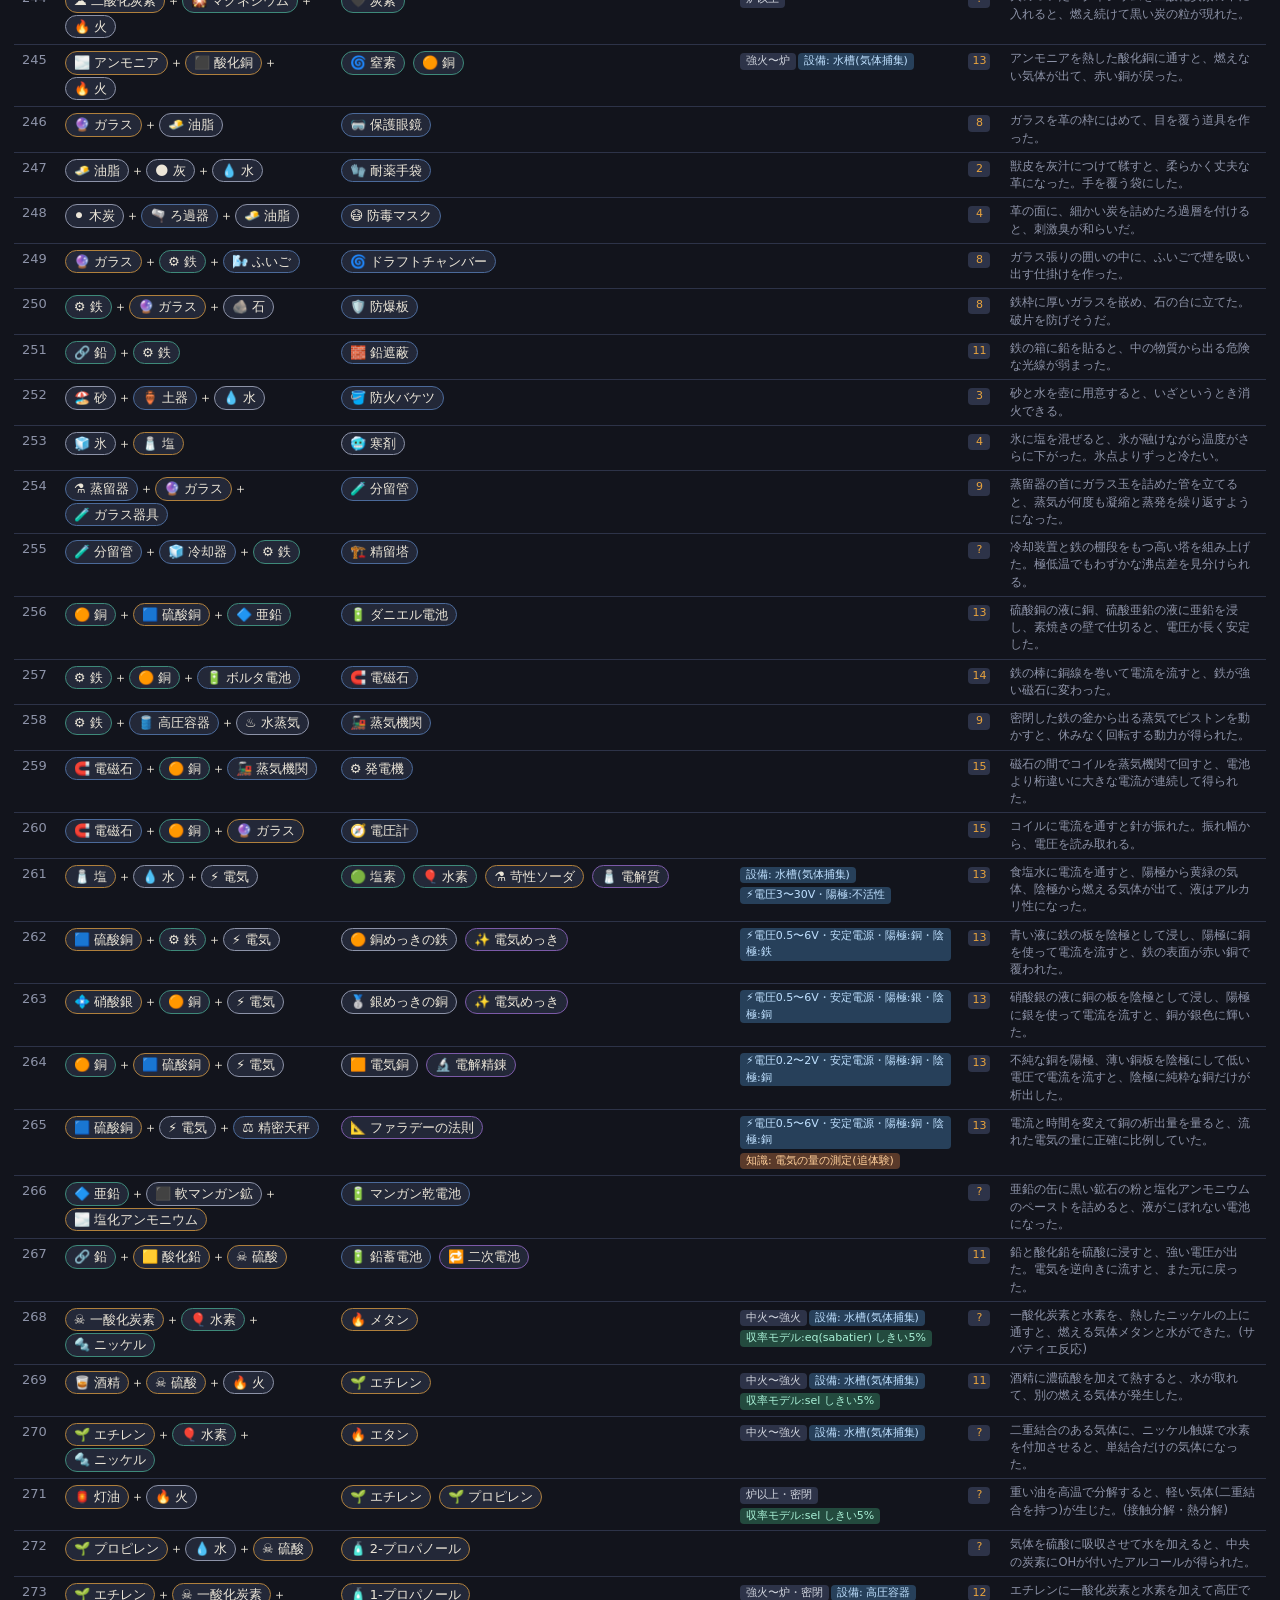
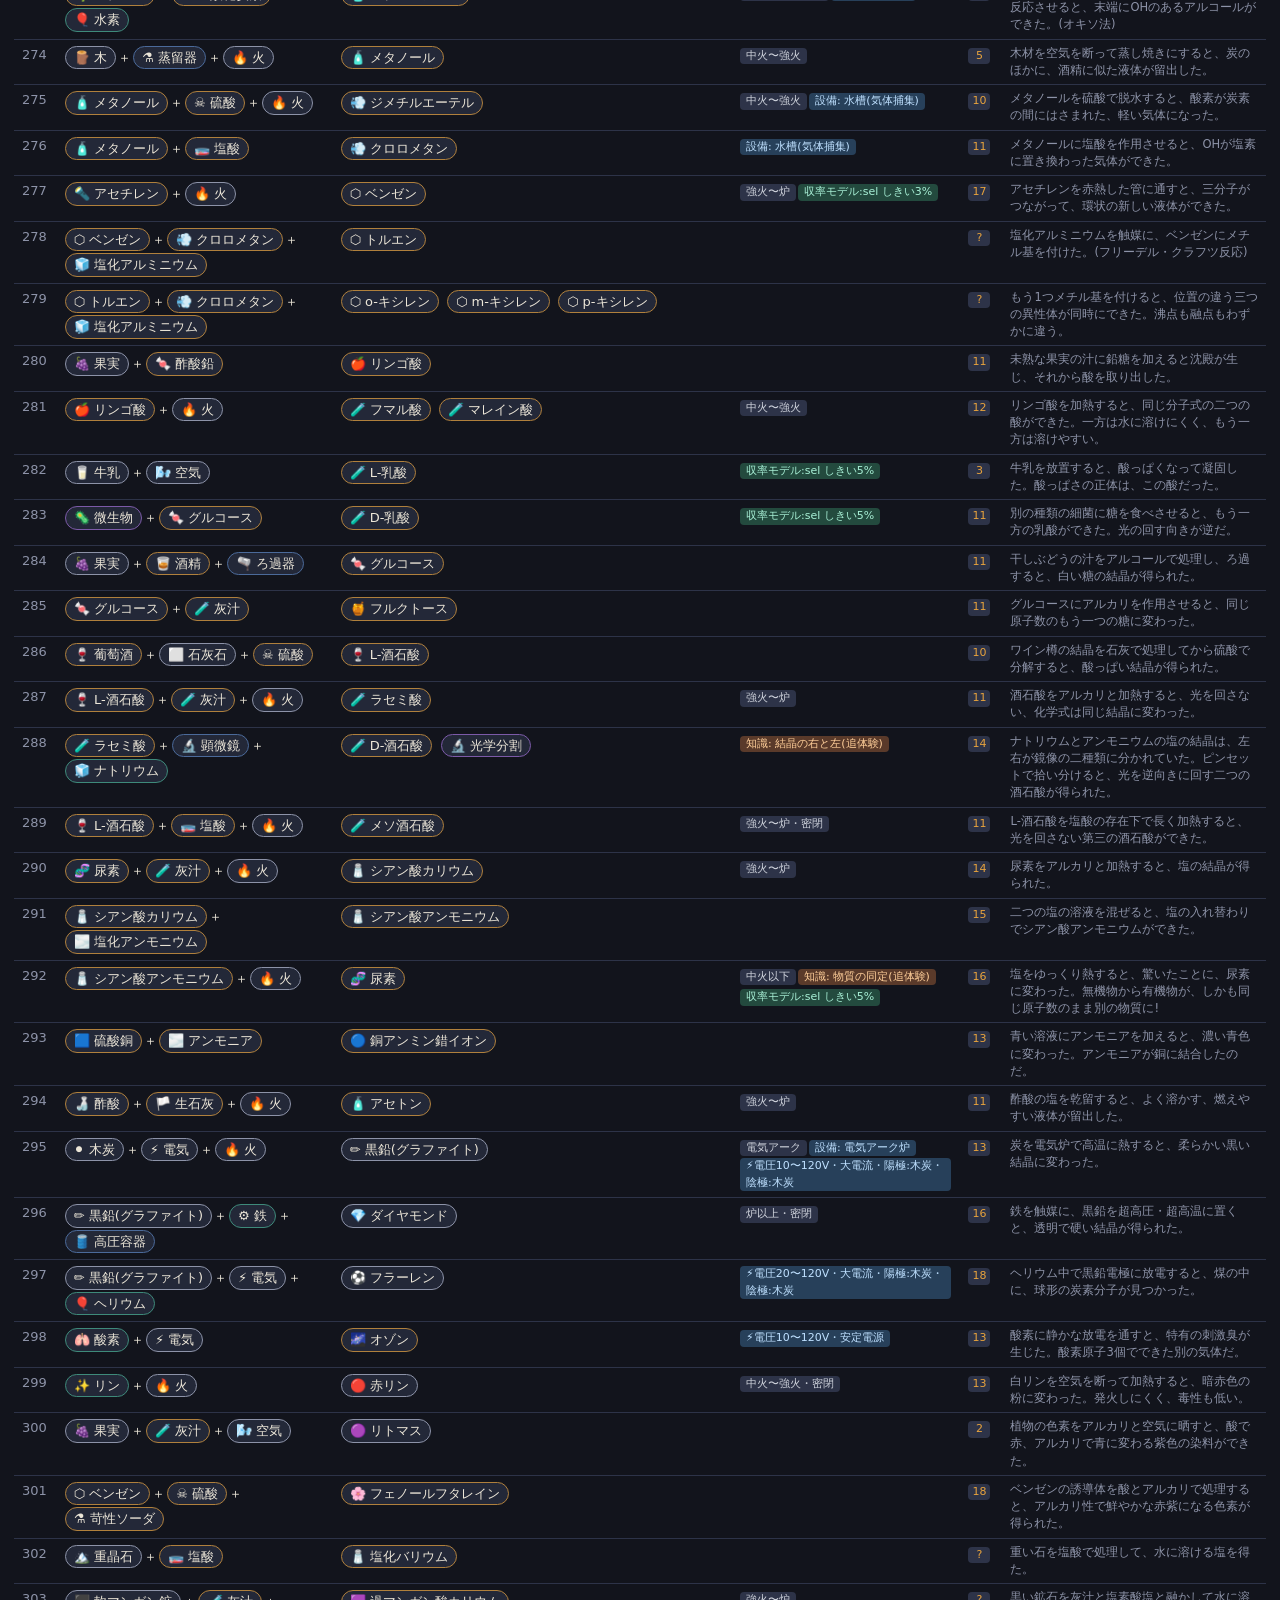
==== commit 6a957376: "Add history and replay UI for chemistry experiments - Implemented history UI (historyui.js) to displ" ====
--- a/admin.html
+++ b/admin.html
@@ -74,6 +74,8 @@
 <script src="elements_yield2.js"></script>
 <script src="elements_why.js"></script>
 <script src="elements_market.js"></script>
+<script src="elements_invest.js"></script>
+<script src="elements_risk.js"></script>
 <script src="elements_uses.js"></script>
 <script src="elements_era.js"></script>
 <script src="elements_more.js"></script>
@@ -84,7 +86,13 @@
 <script src="elements_inorg2.js"></script>
 <script src="elements_adv.js"></script>
 <script src="elements_nat.js"></script>
+<script src="elements_yield3.js"></script>
 <script src="elements_econ.js"></script>
+<script src="elements_replay.js"></script>
+<script src="elements_replay2.js"></script>
+<script src="elements_replay3.js"></script>
+<script src="elements_replay4.js"></script>
+<script src="elements_replay5.js"></script>
 <script src="admin.js"></script>
 </body>
 </html>
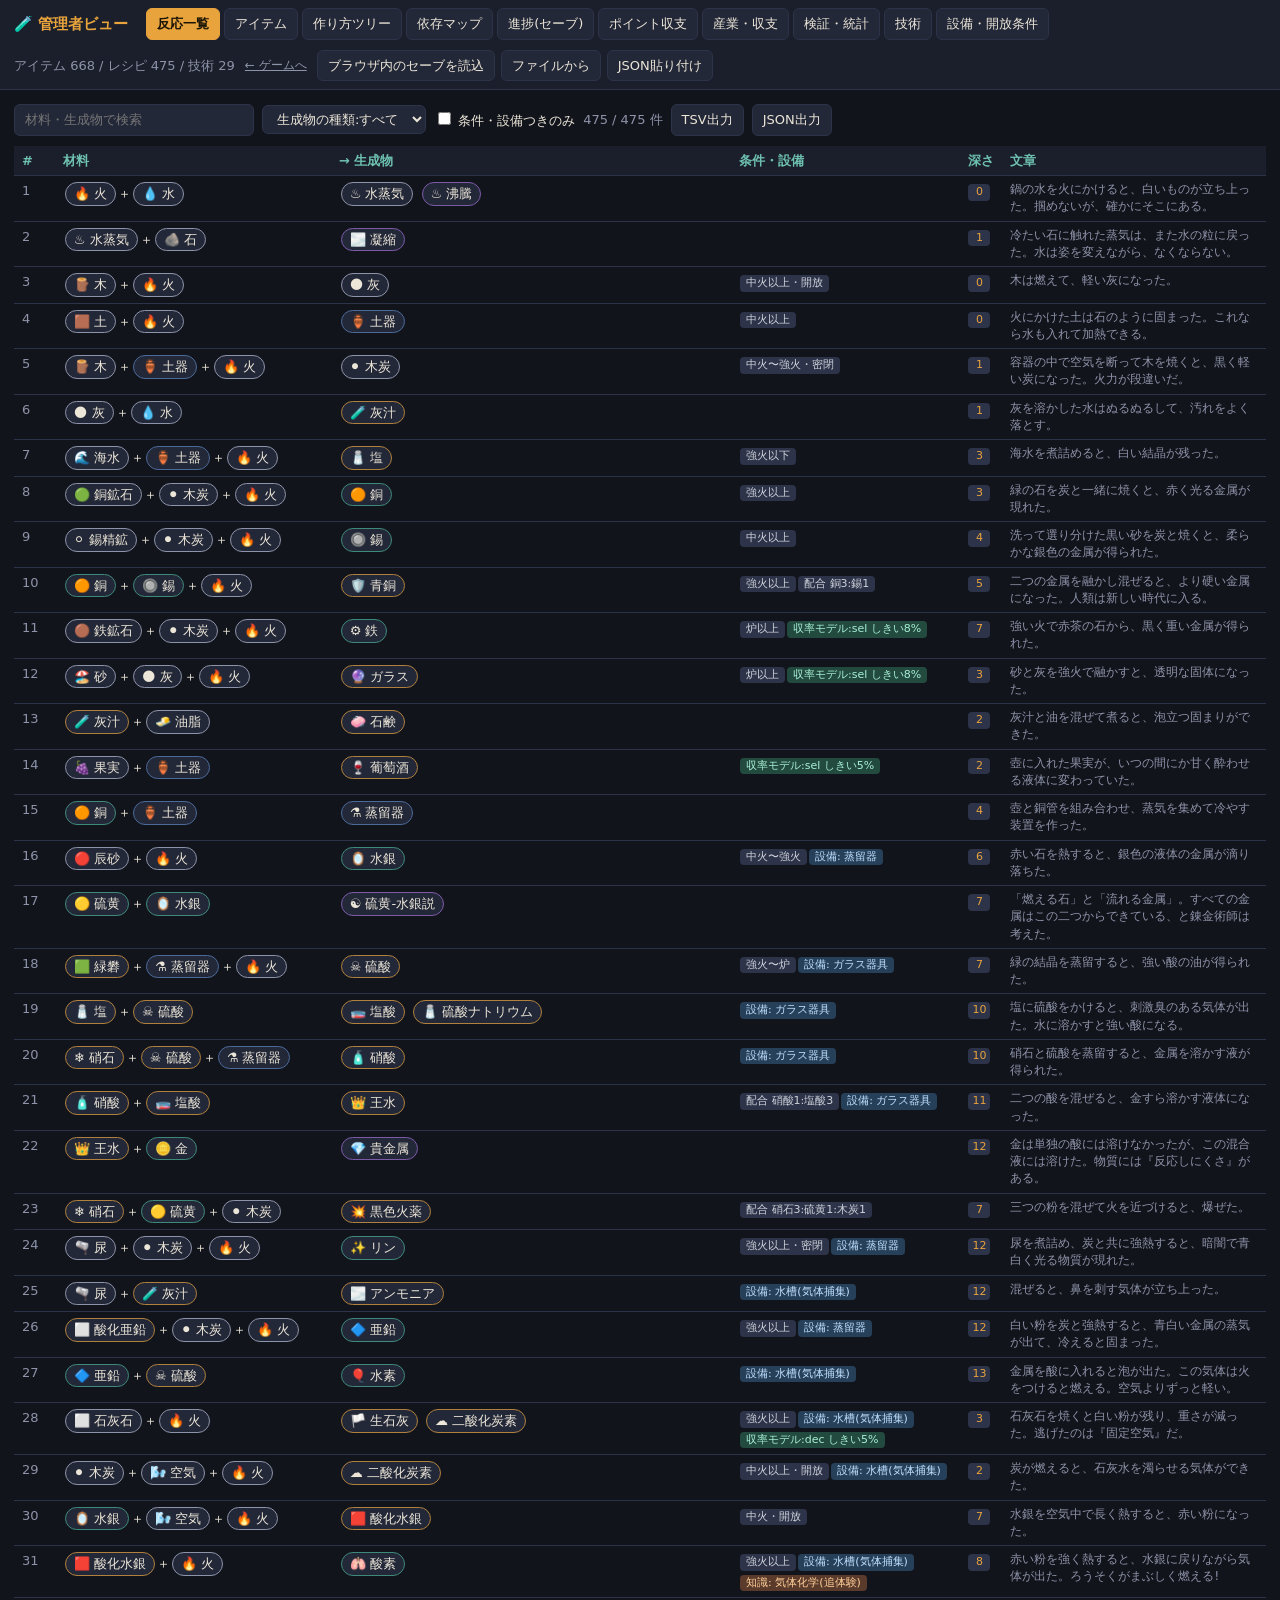
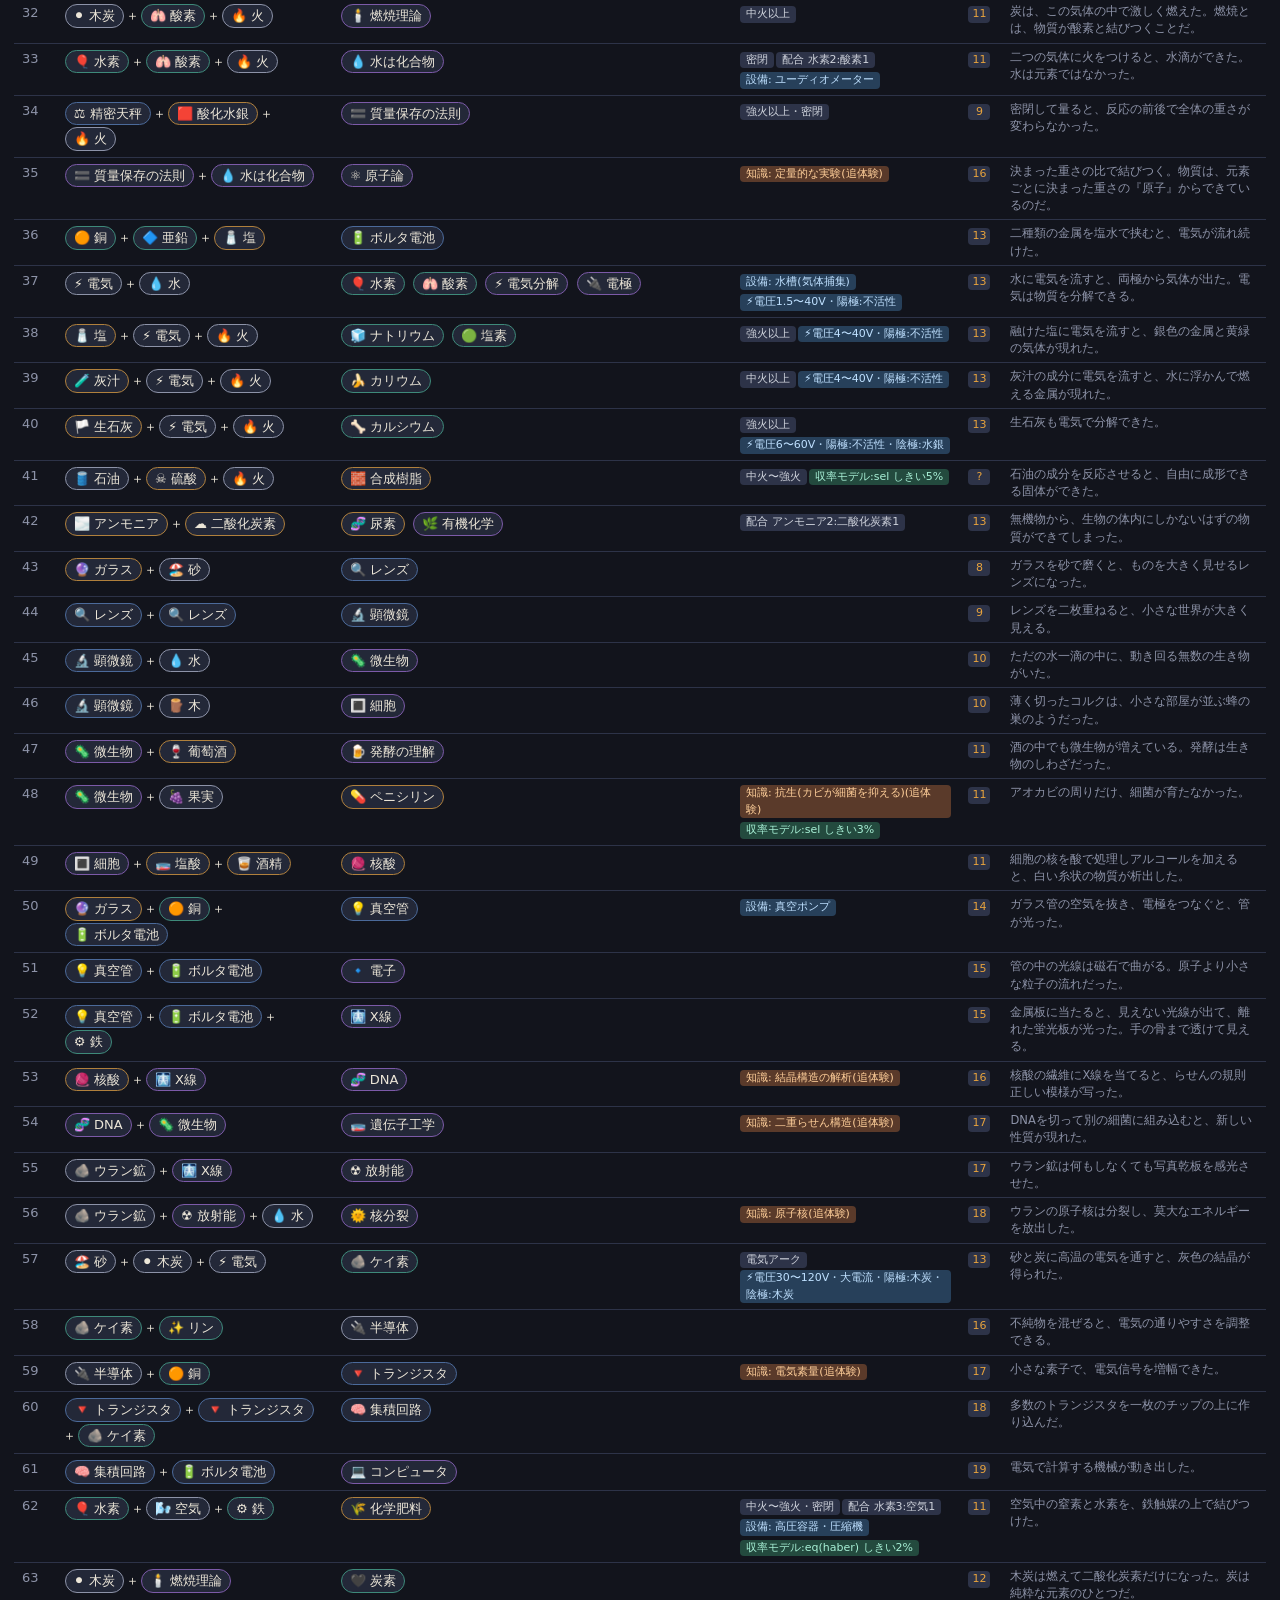
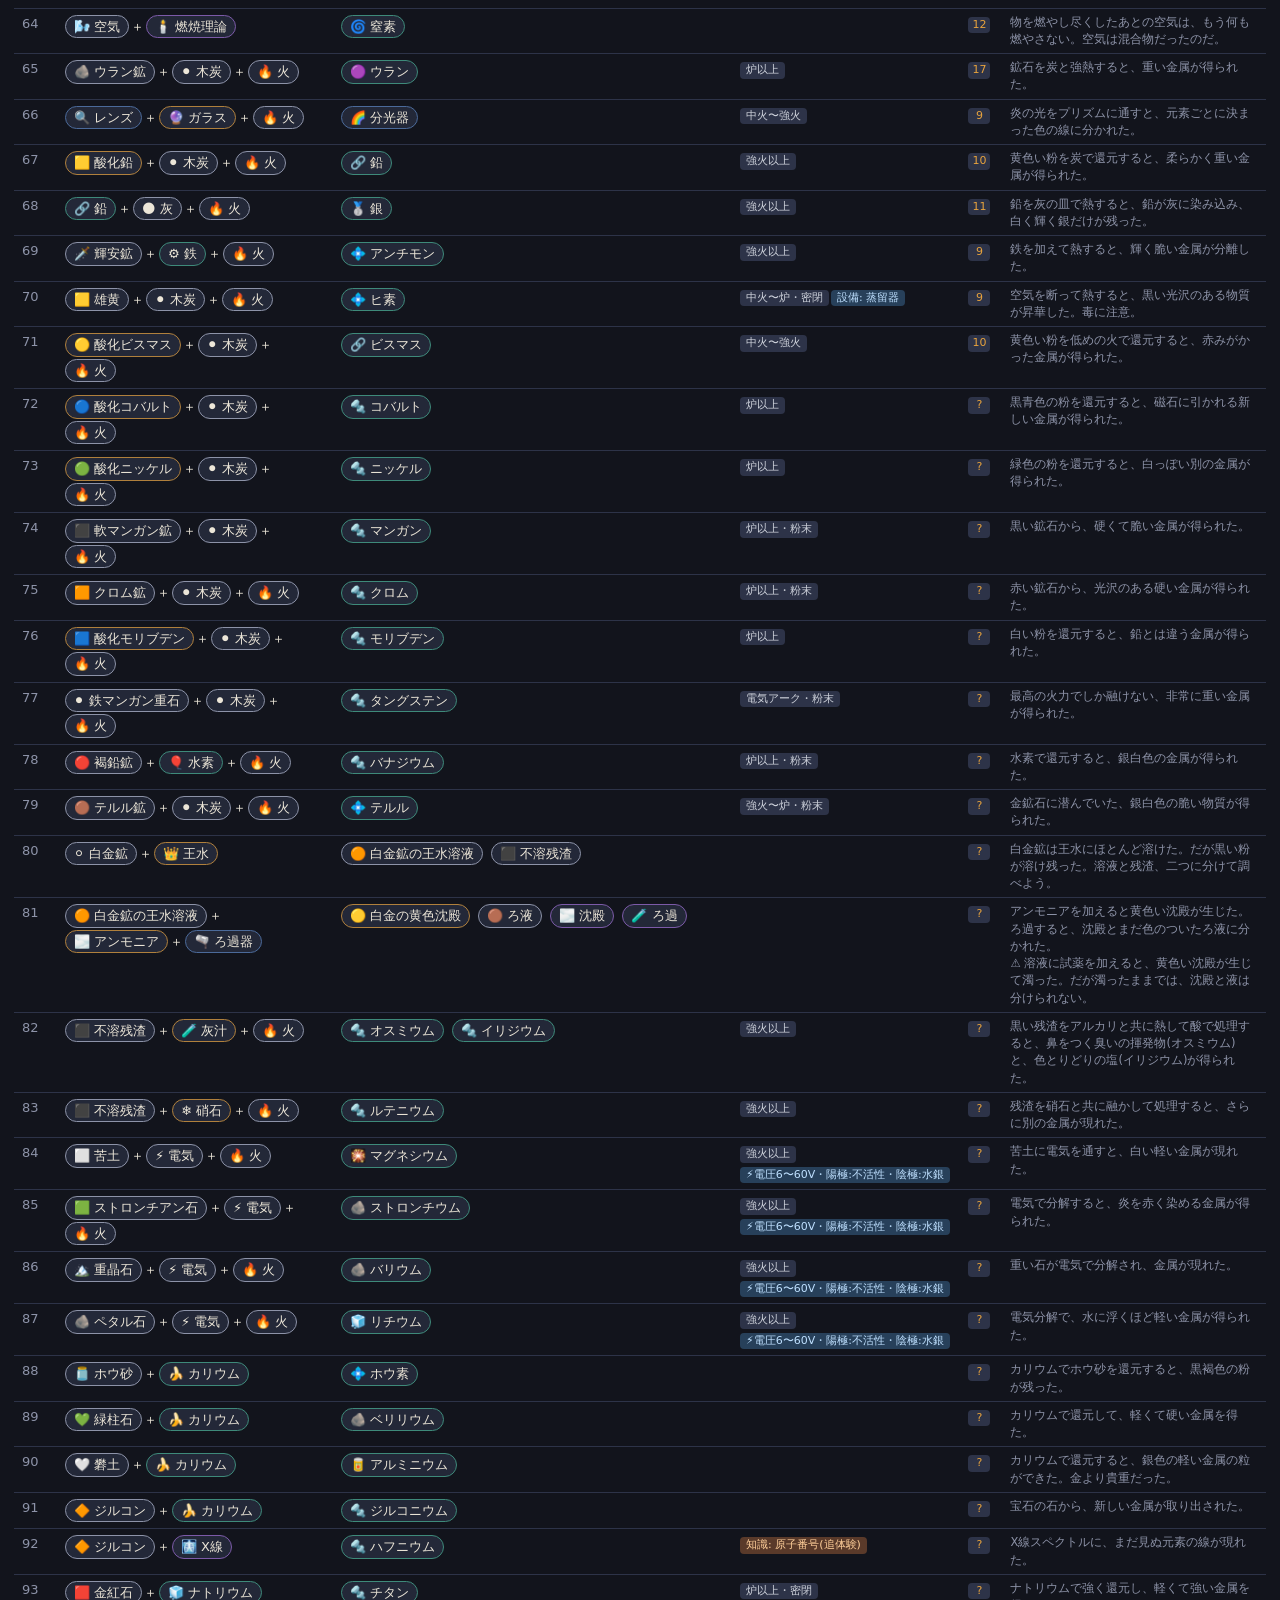
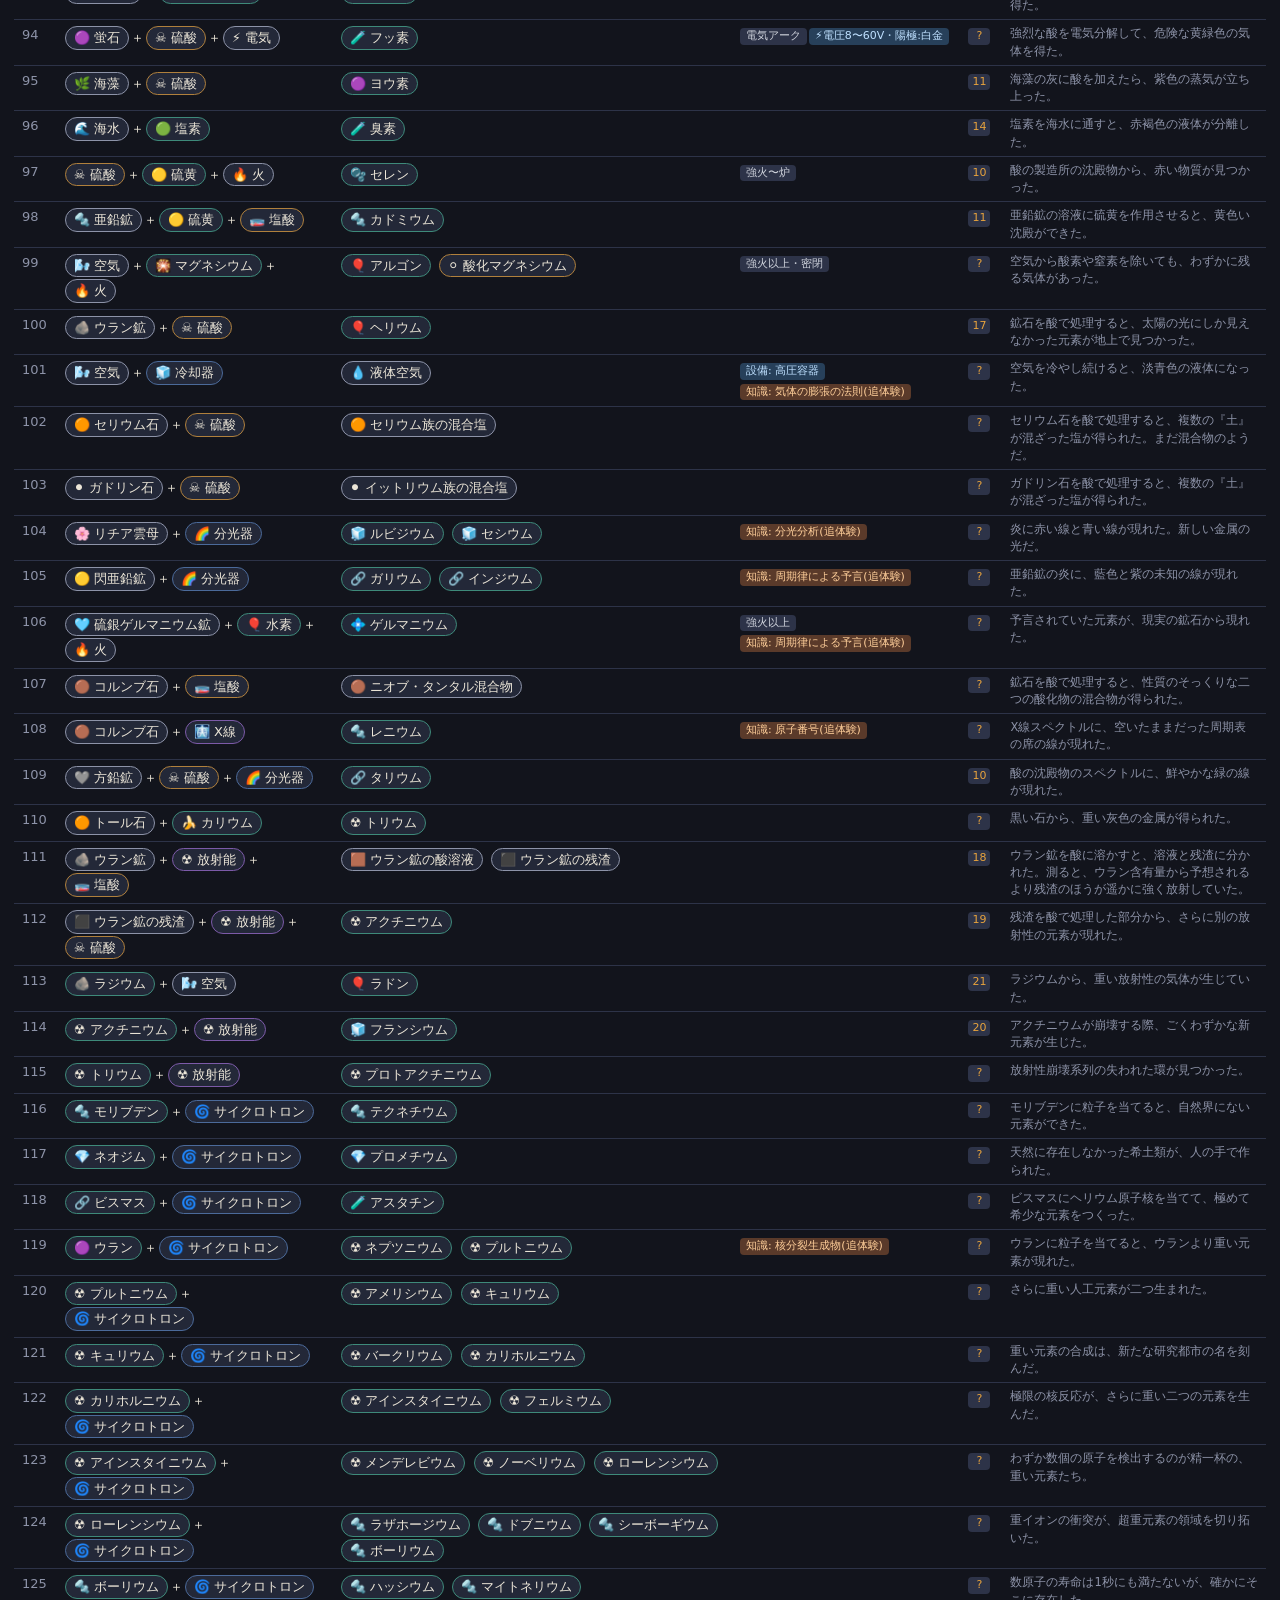
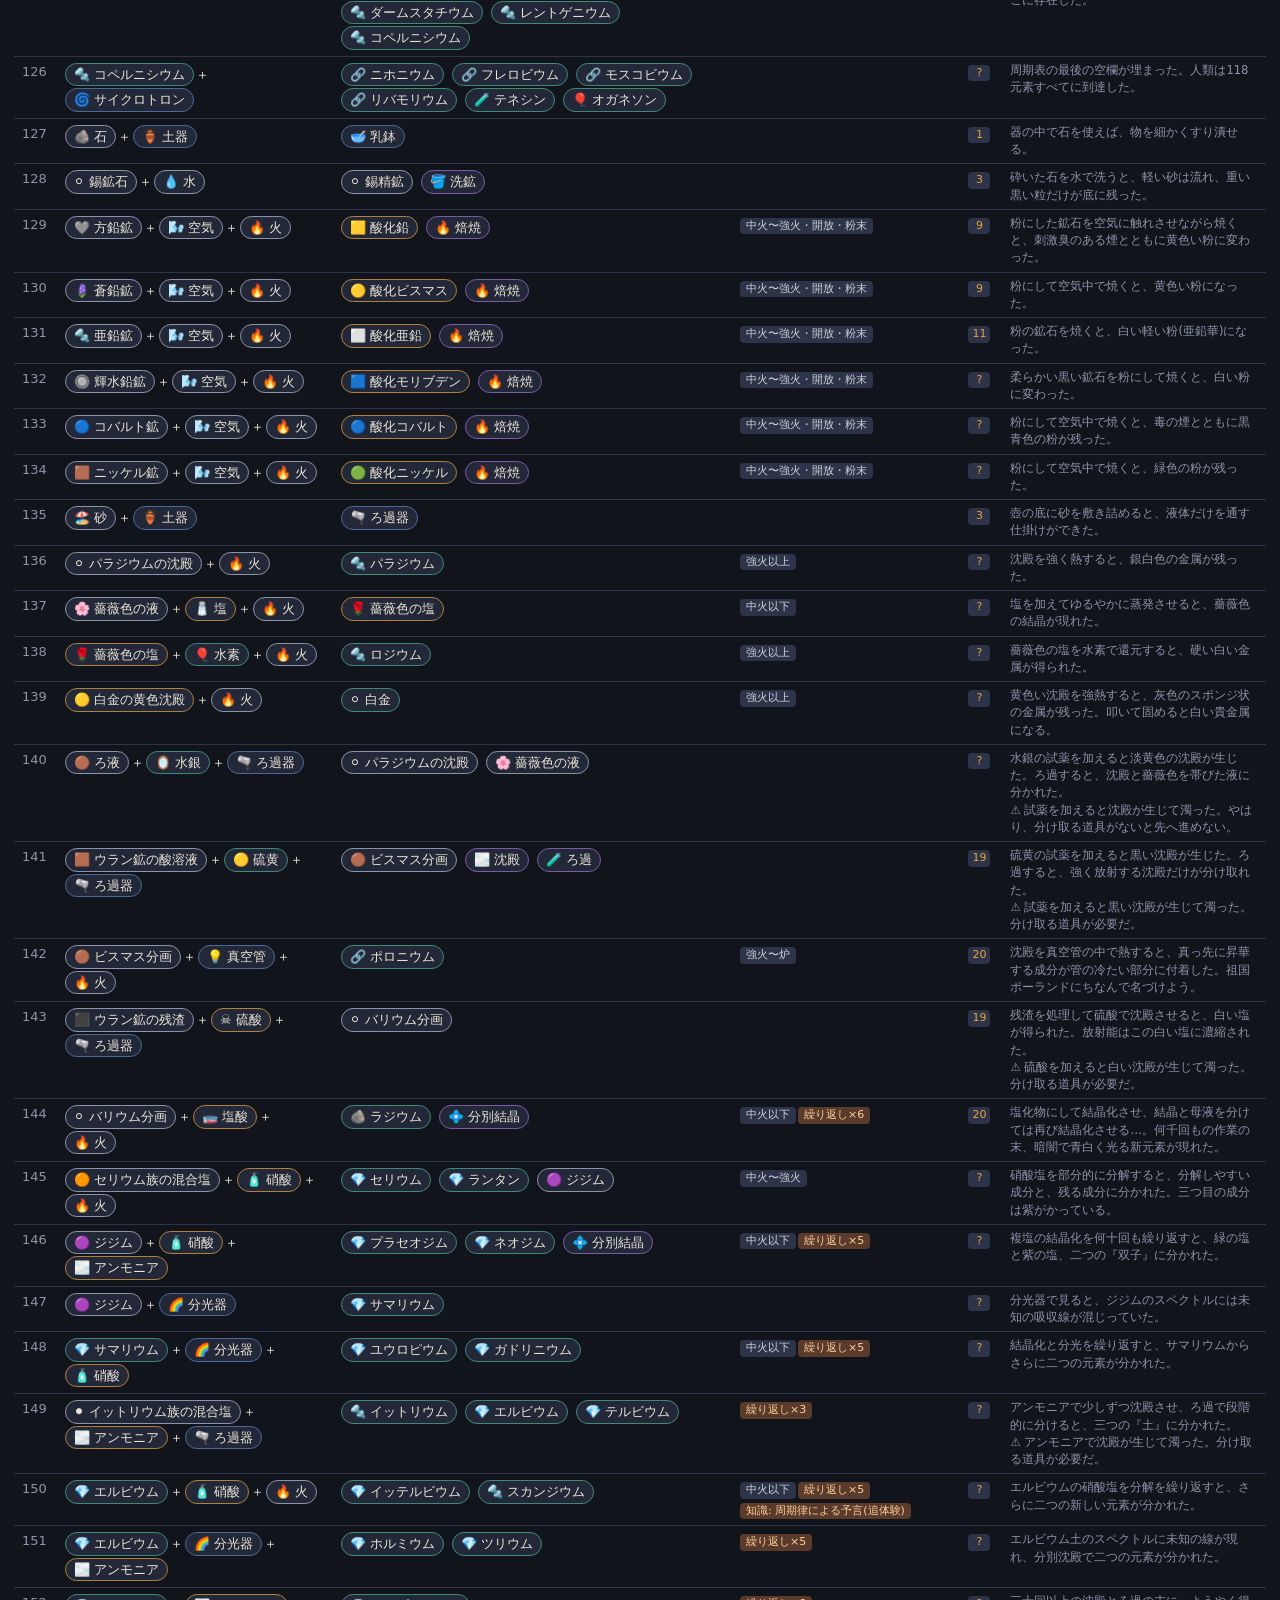
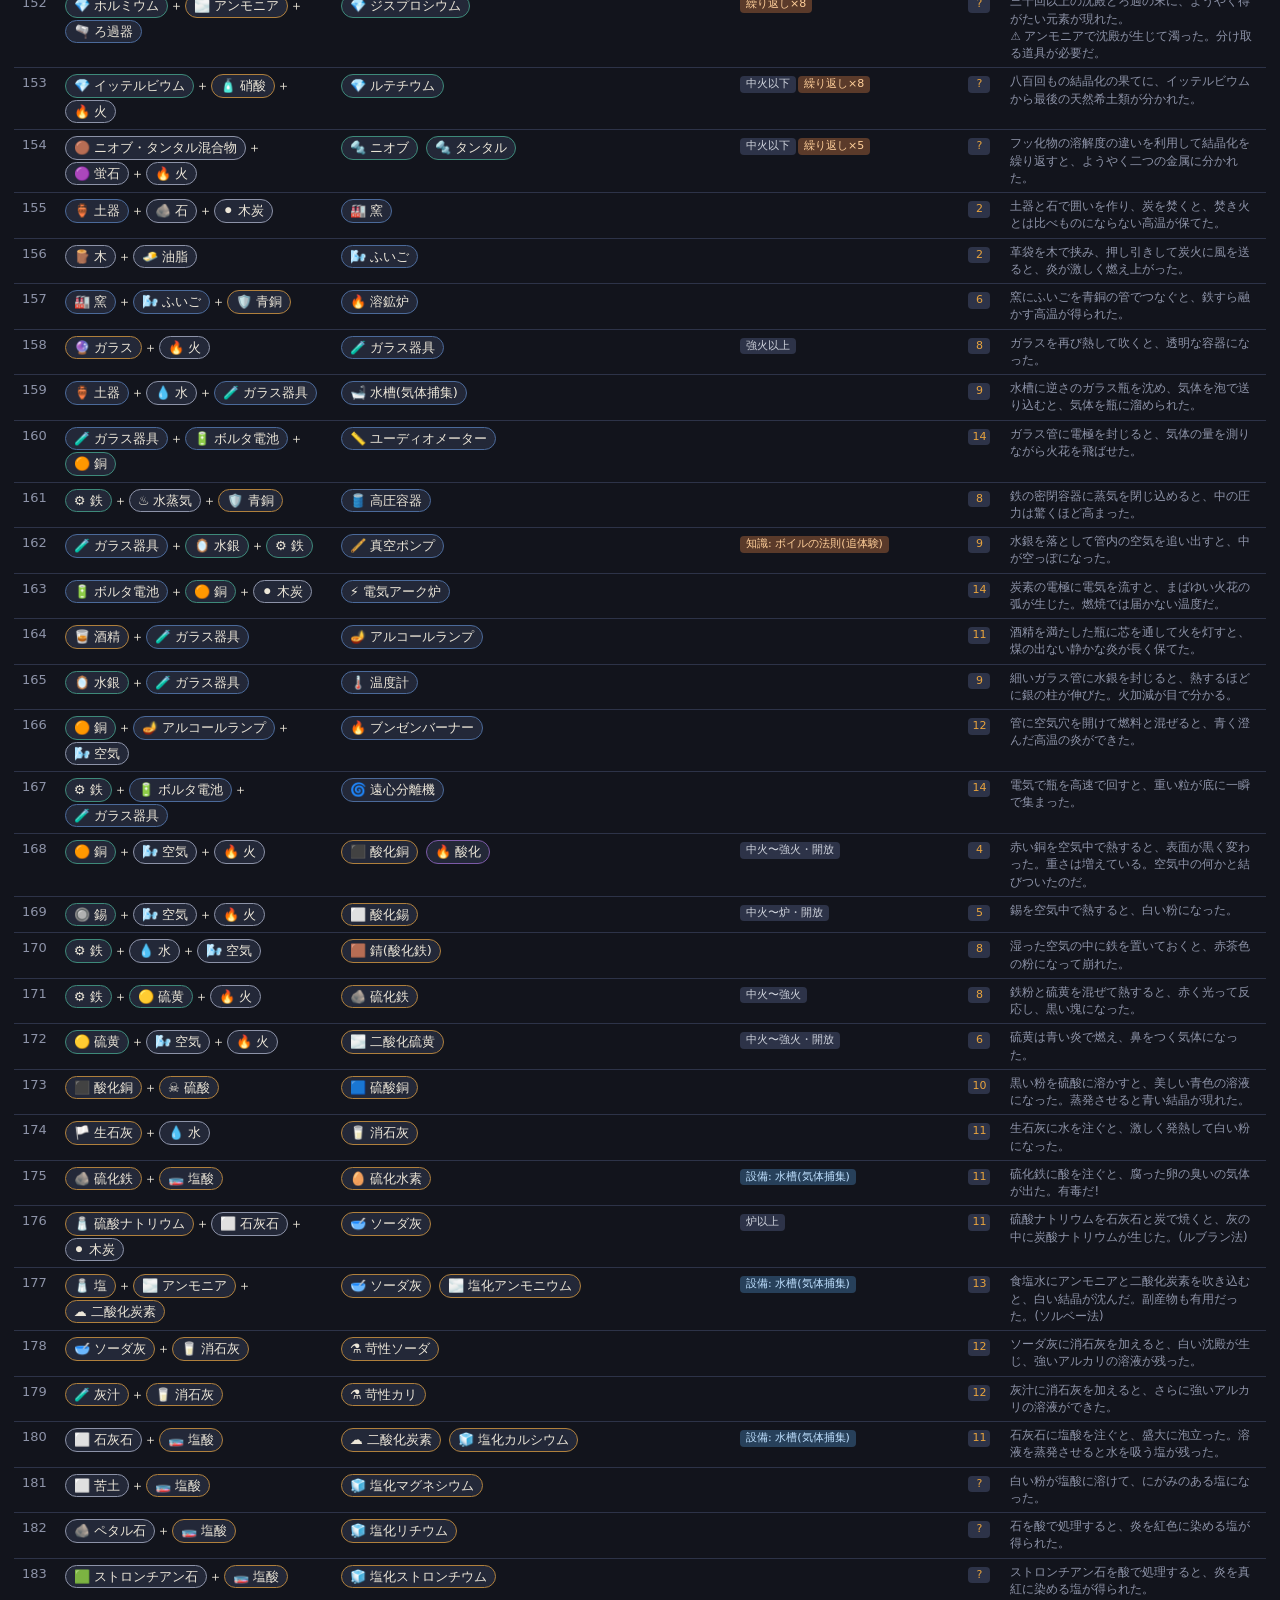
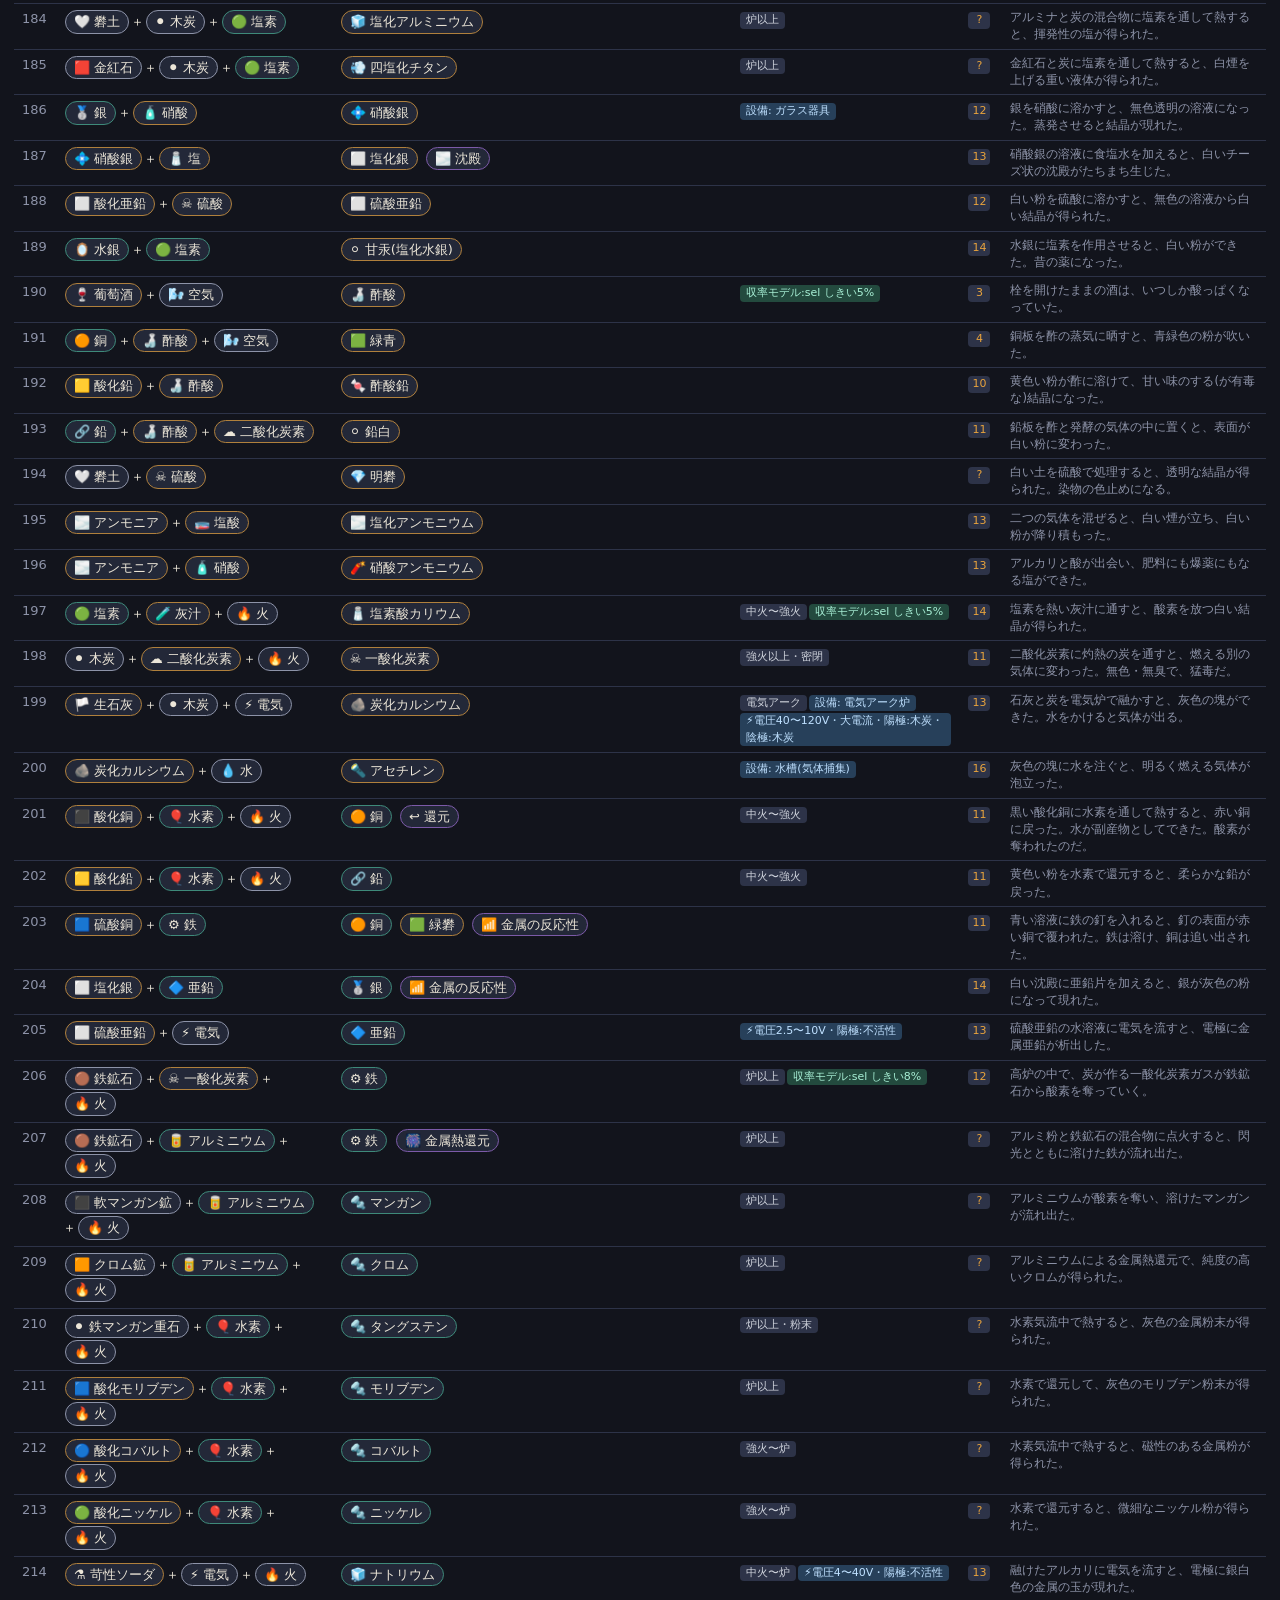
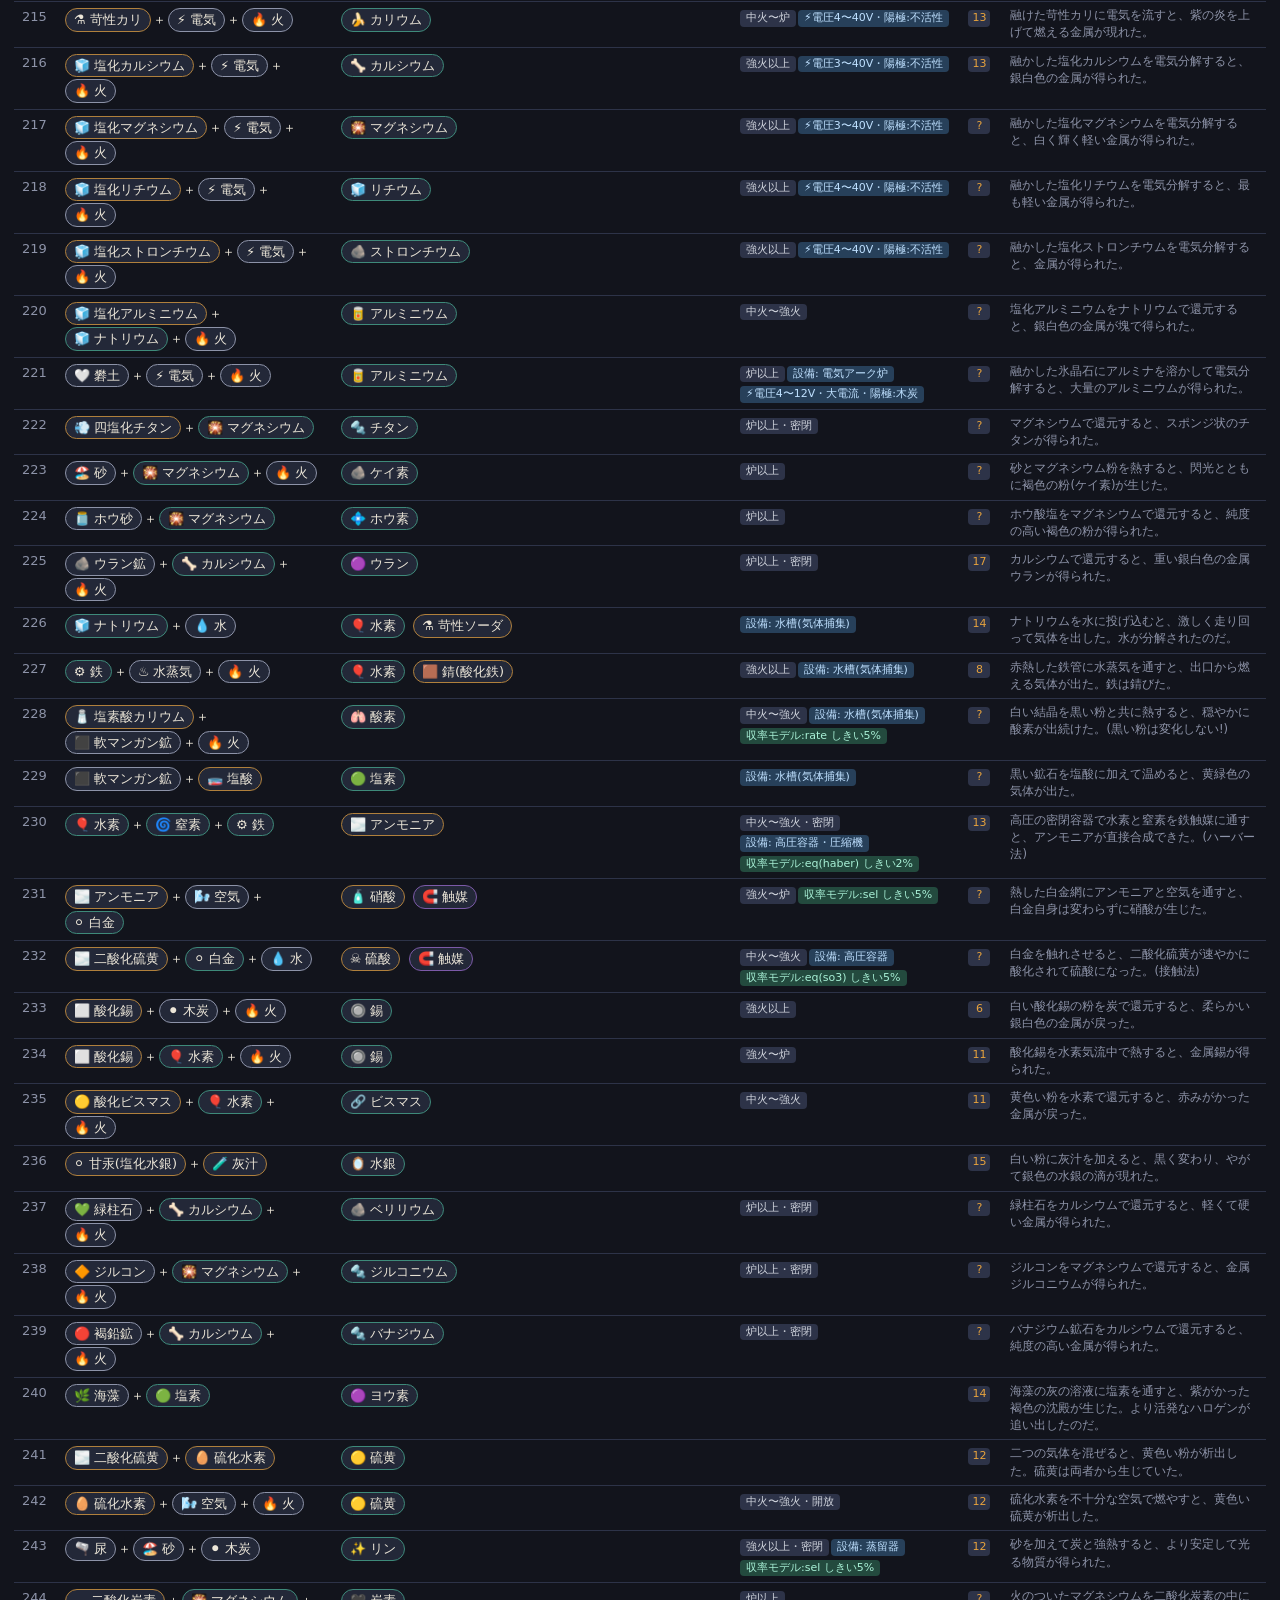
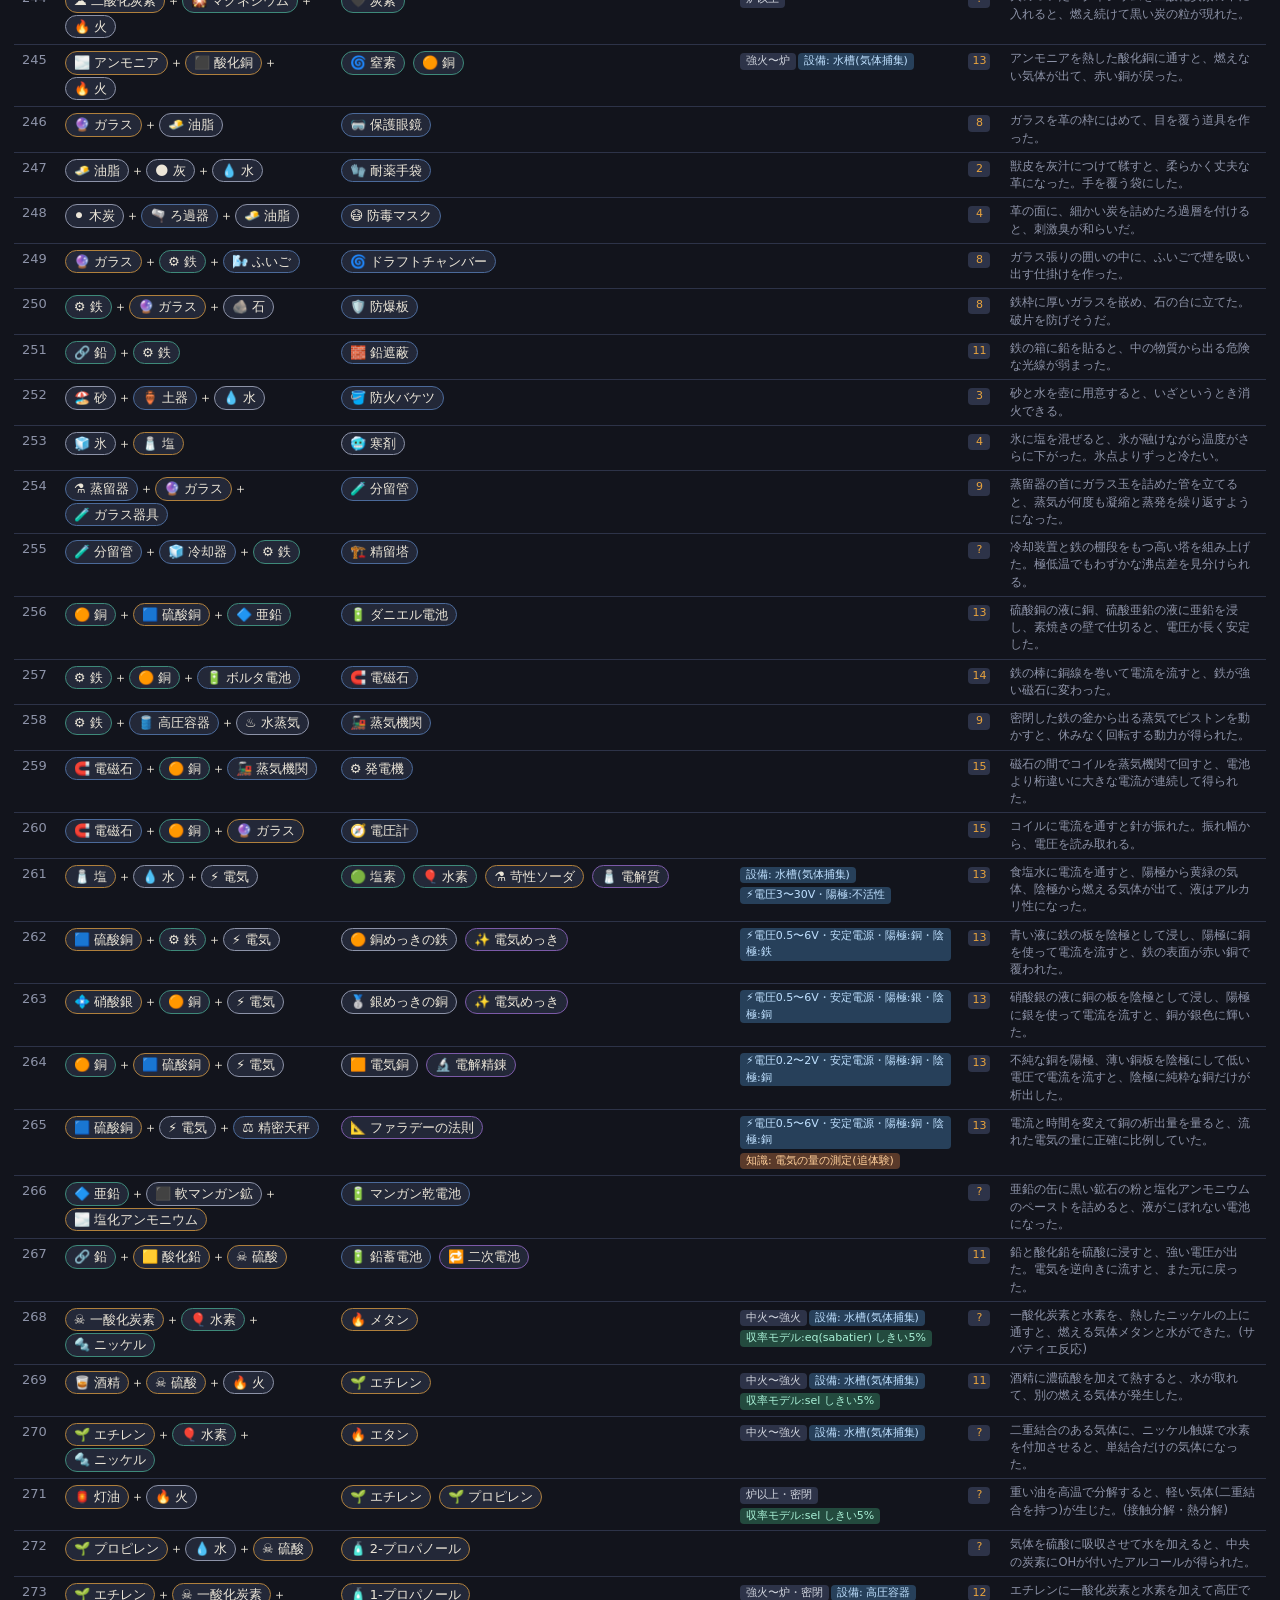
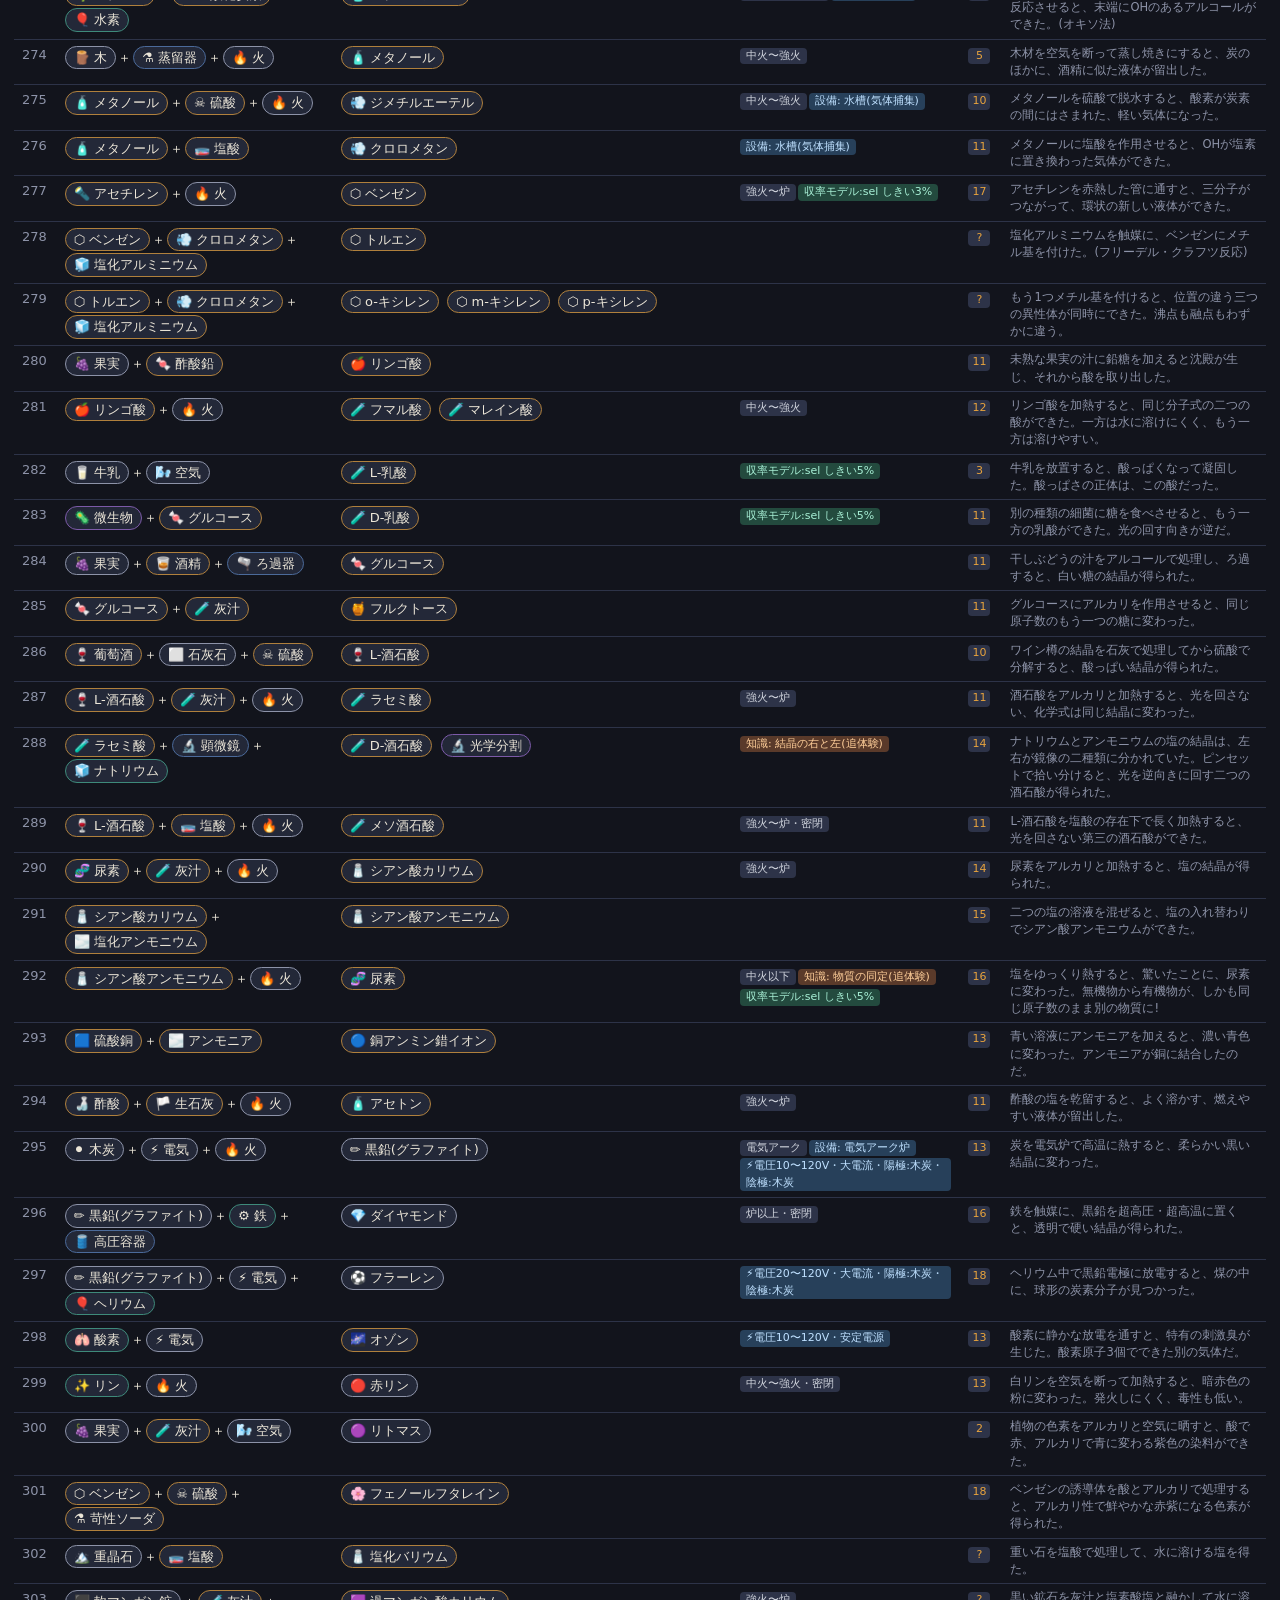
==== commit 4806cd04: "feat: Add extraction recipes and integrate into existing systems" ====
--- a/admin.html
+++ b/admin.html
@@ -86,6 +86,7 @@
 <script src="elements_inorg2.js"></script>
 <script src="elements_adv.js"></script>
 <script src="elements_nat.js"></script>
+<script src="elements_extract.js"></script>
 <script src="elements_yield3.js"></script>
 <script src="elements_econ.js"></script>
 <script src="elements_replay.js"></script>
